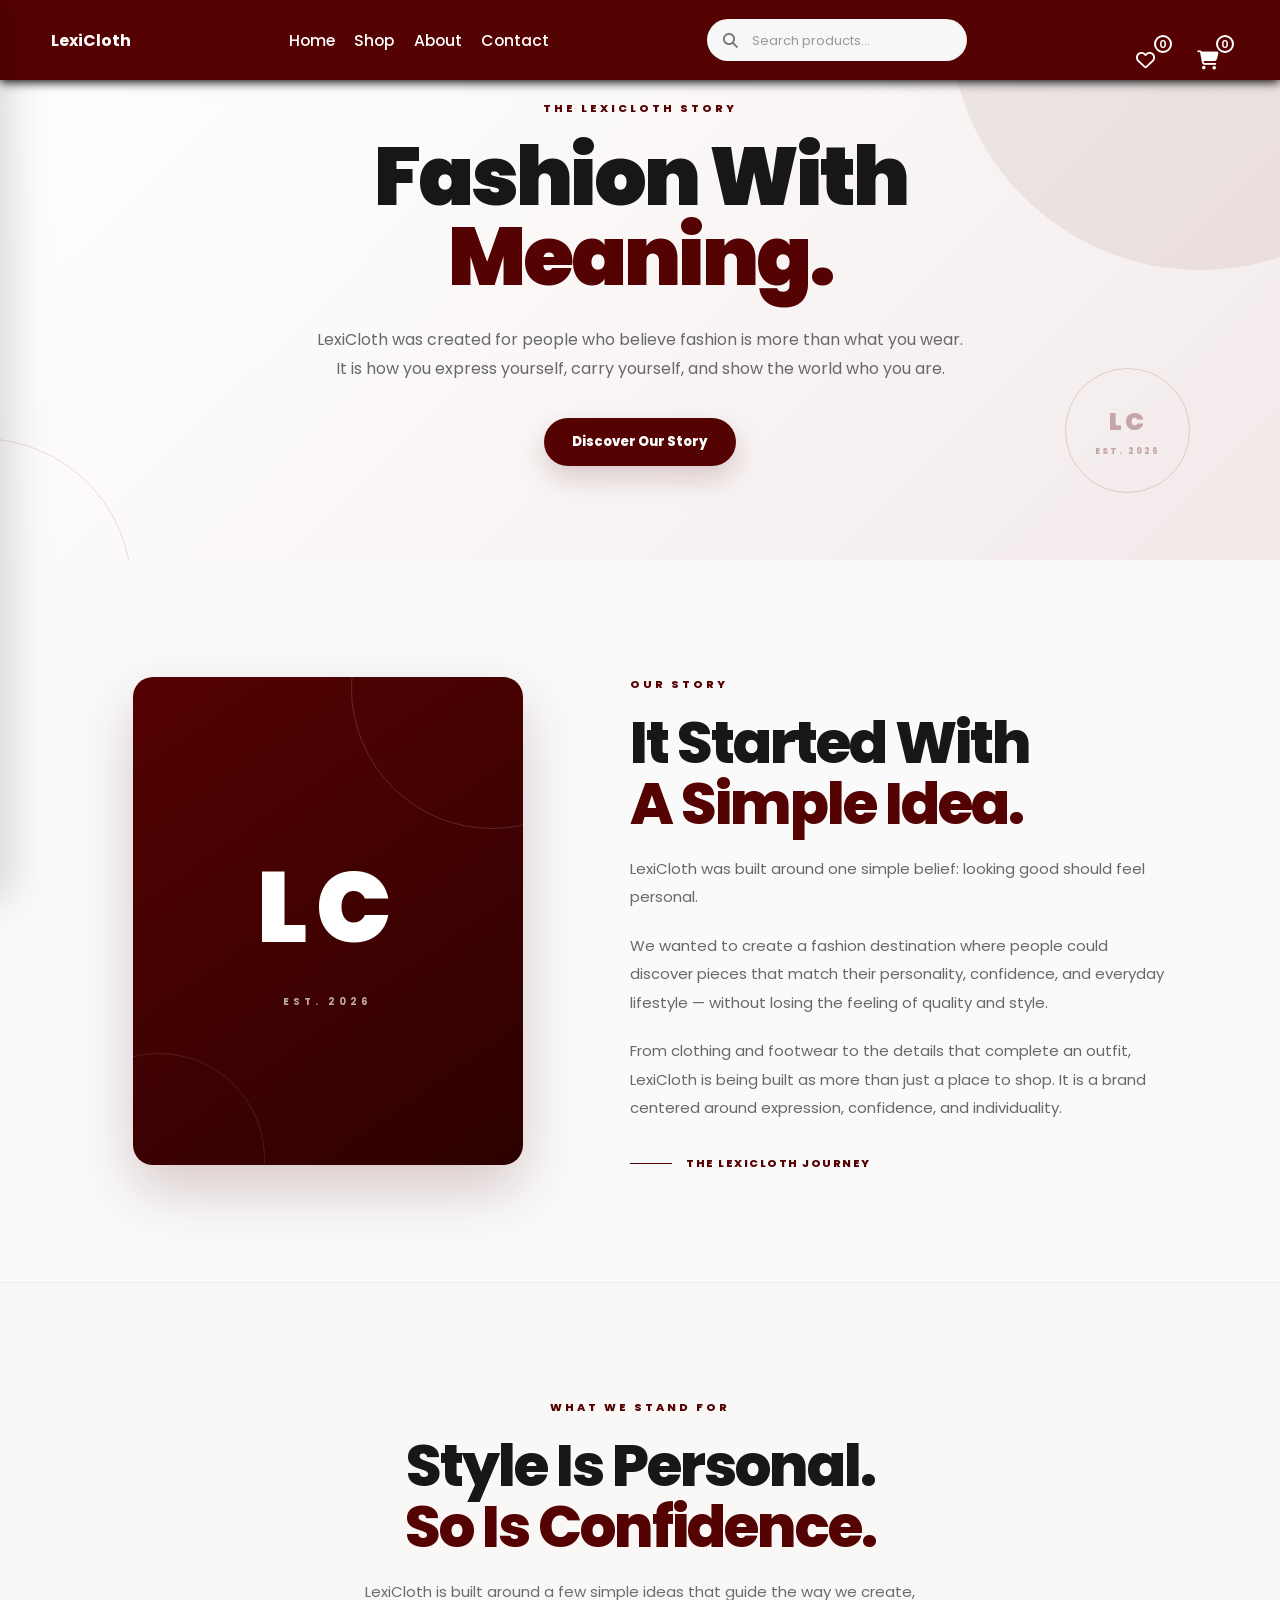
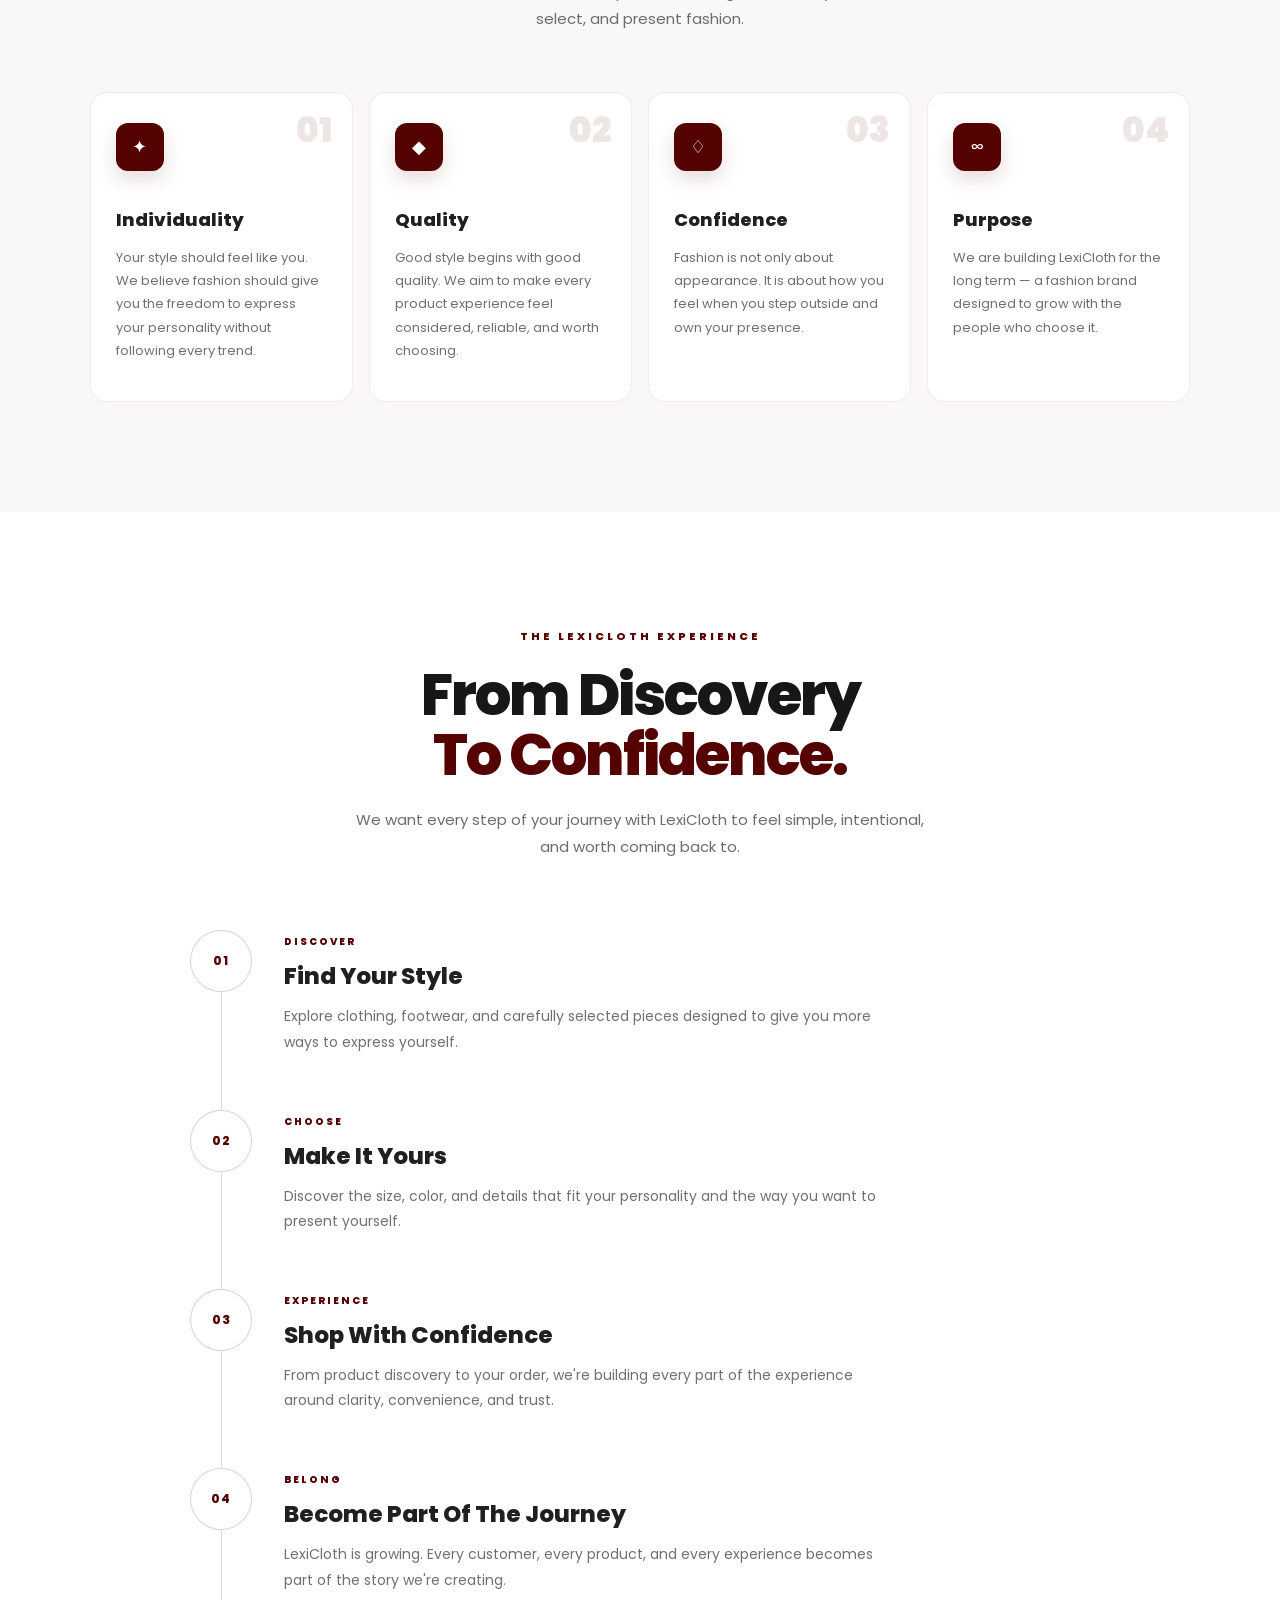
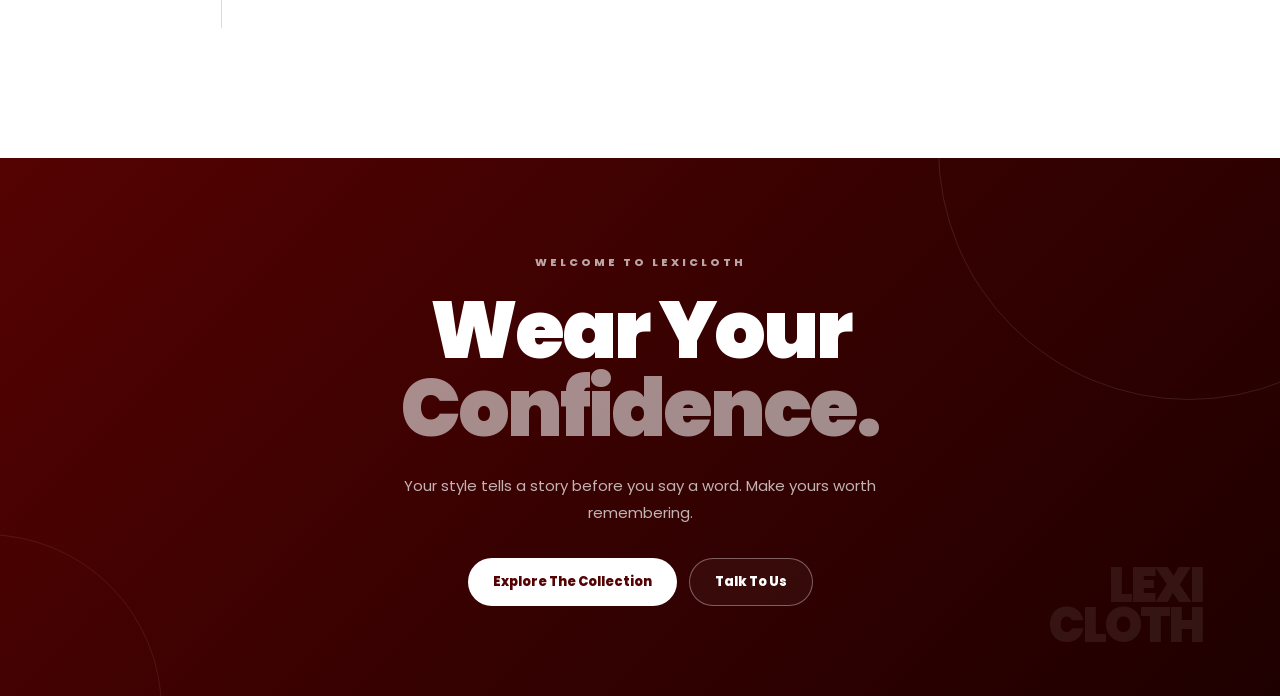
==== html/about.html @ dc6f67dc "new changes" ====
<!DOCTYPE html>
<html lang="en">
<head>
    <meta charset="UTF-8">
    <meta name="viewport" content="width=device-width, initial-scale=1.0">

    <link rel="stylesheet" href="/css/components/footer.css">
    <link rel="stylesheet" href="/css/pages/about.css">
    <title>About Us</title>
</head>
<body>
    <div id="navbar"></div>



<main class="about-page">

    <!-- =========================================
         ABOUT HERO — PART 1
    ========================================== -->

    <section class="about-hero">

        <div class="about-hero-content">

            <span class="about-eyebrow">
                THE LEXICLOTH STORY
            </span>

            <h1>
                Fashion With
                <span>Meaning.</span>
            </h1>

            <p>
                LexiCloth was created for people who believe
                fashion is more than what you wear. It is how
                you express yourself, carry yourself, and
                show the world who you are.
            </p>

            <a
                href="#our-story"
                class="about-hero-btn"
            >
                Discover Our Story
            </a>

        </div>


        <div class="about-hero-mark">

            <span>LC</span>

            <small>
                EST. 2026
            </small>

        </div>

    </section>

    <!-- =========================================
     ABOUT — OUR STORY
========================================= -->

<section
    class="about-story"
    id="our-story"
>

    <div class="about-story-visual">

        <div class="story-frame">

            <span class="story-initial">
                LC
            </span>

            <span class="story-year">
                EST. 2026
            </span>

        </div>

    </div>


    <div class="about-story-content">

        <span class="about-eyebrow">
            OUR STORY
        </span>

        <h2>
            It Started With
            <span>A Simple Idea.</span>
        </h2>

        <p>
            LexiCloth was built around one simple belief:
            looking good should feel personal.
        </p>

        <p>
            We wanted to create a fashion destination where
            people could discover pieces that match their
            personality, confidence, and everyday lifestyle —
            without losing the feeling of quality and style.
        </p>

        <p>
            From clothing and footwear to the details that
            complete an outfit, LexiCloth is being built as
            more than just a place to shop. It is a brand
            centered around expression, confidence, and
            individuality.
        </p>

        <div class="story-signature">

            <span class="signature-line"></span>

            <span>
                The LexiCloth Journey
            </span>

        </div>

    </div>

</section>

<!-- =========================================
     ABOUT — WHAT WE STAND FOR
========================================= -->

<section class="about-values">

    <div class="about-values-heading">

        <span class="about-eyebrow">
            WHAT WE STAND FOR
        </span>

        <h2>
            Style Is Personal.
            <span>So Is Confidence.</span>
        </h2>

        <p>
            LexiCloth is built around a few simple ideas
            that guide the way we create, select, and
            present fashion.
        </p>

    </div>


    <div class="about-values-grid">


        <article class="about-value-card">

            <span class="value-number">
                01
            </span>

            <div class="value-icon">
                ✦
            </div>

            <h3>
                Individuality
            </h3>

            <p>
                Your style should feel like you.
                We believe fashion should give you
                the freedom to express your personality
                without following every trend.
            </p>

        </article>


        <article class="about-value-card">

            <span class="value-number">
                02
            </span>

            <div class="value-icon">
                ◆
            </div>

            <h3>
                Quality
            </h3>

            <p>
                Good style begins with good quality.
                We aim to make every product experience
                feel considered, reliable, and worth
                choosing.
            </p>

        </article>


        <article class="about-value-card">

            <span class="value-number">
                03
            </span>

            <div class="value-icon">
                ♢
            </div>

            <h3>
                Confidence
            </h3>

            <p>
                Fashion is not only about appearance.
                It is about how you feel when you step
                outside and own your presence.
            </p>

        </article>


        <article class="about-value-card">

            <span class="value-number">
                04
            </span>

            <div class="value-icon">
                ∞
            </div>

            <h3>
                Purpose
            </h3>

            <p>
                We are building LexiCloth for the long
                term — a fashion brand designed to grow
                with the people who choose it.
            </p>

        </article>


    </div>

</section>


<!-- =========================================
     ABOUT — THE LEXICLOTH EXPERIENCE
========================================= -->

<section class="about-experience">

    <div class="about-experience-heading">

        <span class="about-eyebrow">
            THE LEXICLOTH EXPERIENCE
        </span>

        <h2>
            From Discovery
            <span>To Confidence.</span>
        </h2>

        <p>
            We want every step of your journey with LexiCloth
            to feel simple, intentional, and worth coming back to.
        </p>

    </div>


    <div class="experience-timeline">


        <!-- STEP 01 -->

        <article class="experience-step">

            <div class="experience-marker">

                <span>01</span>

            </div>

            <div class="experience-content">

                <span class="experience-label">
                    DISCOVER
                </span>

                <h3>
                    Find Your Style
                </h3>

                <p>
                    Explore clothing, footwear, and carefully
                    selected pieces designed to give you more
                    ways to express yourself.
                </p>

            </div>

        </article>


        <!-- STEP 02 -->

        <article class="experience-step">

            <div class="experience-marker">

                <span>02</span>

            </div>

            <div class="experience-content">

                <span class="experience-label">
                    CHOOSE
                </span>

                <h3>
                    Make It Yours
                </h3>

                <p>
                    Discover the size, color, and details that
                    fit your personality and the way you want
                    to present yourself.
                </p>

            </div>

        </article>


        <!-- STEP 03 -->

        <article class="experience-step">

            <div class="experience-marker">

                <span>03</span>

            </div>

            <div class="experience-content">

                <span class="experience-label">
                    EXPERIENCE
                </span>

                <h3>
                    Shop With Confidence
                </h3>

                <p>
                    From product discovery to your order,
                    we're building every part of the experience
                    around clarity, convenience, and trust.
                </p>

            </div>

        </article>


        <!-- STEP 04 -->

        <article class="experience-step">

            <div class="experience-marker">

                <span>04</span>

            </div>

            <div class="experience-content">

                <span class="experience-label">
                    BELONG
                </span>

                <h3>
                    Become Part Of The Journey
                </h3>

                <p>
                    LexiCloth is growing. Every customer,
                    every product, and every experience becomes
                    part of the story we're creating.
                </p>

            </div>

        </article>


    </div>

</section>


<!-- =========================================
     ABOUT — FINAL BRAND STATEMENT
========================================= -->

<section class="about-cta">

    <div class="about-cta-content">

        <span class="about-eyebrow">
            WELCOME TO LEXICLOTH
        </span>

        <h2>
            Wear Your
            <span>Confidence.</span>
        </h2>

        <p>
            Your style tells a story before you say a word.
            Make yours worth remembering.
        </p>

        <div class="about-cta-actions">

            <a
                href="/html/shop.html"
                class="about-cta-primary"
            >
                Explore The Collection
            </a>

            <a
                href="/html/contact.html"
                class="about-cta-secondary"
            >
                Talk To Us
            </a>

        </div>

    </div>


    <div class="about-cta-mark">

        <span>LEXI</span>

        <span>CLOTH</span>

    </div>

</section>

</main>



<div id="footer"></div>


<script type="module" src="/js/components/loadNavbar.js"></script>
    <script
    type="module"
    src="/js/components/loadFooter.js"
></script>
</body>
</html>
---- css/components/footer.css ----
.footer{

    background:#550202;

    margin-top:50px;

    color:white;

    overflow:hidden;

}
.gold-line{

    height:4px;

    background:#FFD86B;

    width:0;

    animation:goldLine 2s forwards;

}

@keyframes goldLine{

to{

width:100%;

}

}

.footer-container{

    width:90%;

    max-width:1400px;

    margin:auto;

    padding:80px 0 40px;

}

.footer-brand{

    text-align:center;

    margin-bottom:60px;

}

.footer-brand h1{

    font-size:55px;

    color:#FFD86B;

    letter-spacing:8px;

}

.footer-brand p{

    color:#ddd;

    margin-top:15px;

    font-size:18px;

}

.footer-contact{

    display:flex;

    justify-content:center;

    gap:50px;

    flex-wrap:wrap;

    margin-bottom:70px;

    color:#ddd;

}

.footer-links{

    display:grid;

    grid-template-columns:repeat(4,1fr);

    gap:40px;

    margin-bottom:80px;

}

.footer-column h3{

    color:#FFD86B;

    margin-bottom:25px;

}

.footer-column a{

    display:block;

    text-decoration:none;

    color:#ddd;

    margin:12px 0;

    transition:.3s;

}

.footer-column a:hover{

    color:#FFD86B;

    transform:translateX(8px);

}

.payment{

    text-align:center;

    margin-bottom:70px;

}
.payment h3{

    color:#FFD86B;

    margin-bottom:25px;

}

.payment-icons{

    display:flex;

    justify-content:center;

    flex-wrap:wrap;

    gap:20px;

}

.payment-icons span{

    background:rgba(255,255,255,.1);

    padding:15px 22px;

    border-radius:40px;

    transition:.4s;

}

.payment-icons span:hover{

    background:#FFD86B;

    color:#550202;

}

#backToTop{

    display:block;

    margin:0 auto 60px;

    width:70px;

    height:70px;

    border-radius:50%;

    border:none;

    background:#FFD86B;

    color:#550202;

    font-size:28px;

    cursor:pointer;

    transition:.4s;

}

#backToTop:hover{

    transform:translateY(-10px) scale(1.1);

}

.copyright{

    text-align:center;

    color:#ccc;

    border-top:1px solid rgba(255,255,255,.2);

    padding-top:30px;

    line-height:2;

}
---- css/pages/about.css ----
/* =========================================================
   LEXICLOTH — ABOUT PAGE
   PART 1 — HERO
========================================================= */

.about-page {

    width: 100%;

    overflow: hidden;

}


/* =========================================================
   ABOUT HERO
========================================================= */

.about-hero {

    position: relative;

    min-height: 560px;

    display: flex;

    align-items: center;

    justify-content: center;

    padding: 90px 7%;

    overflow: hidden;

    background:
        linear-gradient(
            135deg,
            #ffffff 0%,
            #faf6f6 52%,
            #f2e9e9 100%
        );

    isolation: isolate;

}


/* =========================================================
   DECORATIVE BACKGROUND
========================================================= */

.about-hero::before {

    content: "";

    position: absolute;

    width: 500px;

    height: 500px;

    top: -230px;

    right: -170px;

    border-radius: 50%;

    background:
        rgba(85, 2, 2, 0.065);

    z-index: -1;

}


.about-hero::after {

    content: "";

    position: absolute;

    width: 300px;

    height: 300px;

    left: -170px;

    bottom: -180px;

    border: 1px solid
        rgba(85, 2, 2, 0.13);

    border-radius: 50%;

    z-index: -1;

}


/* =========================================================
   CONTENT
========================================================= */

.about-hero-content {

    width: min(780px, 100%);

    text-align: center;

}


/* =========================================================
   EYEBROW
========================================================= */

.about-eyebrow {

    display: inline-block;

    margin-bottom: 20px;

    color: #550202;

    font-size: 11px;

    font-weight: 800;

    letter-spacing: 3px;

}


/* =========================================================
   HEADING
========================================================= */

.about-hero h1 {

    margin: 0;

    color: #171717;

    font-size: clamp(
        46px,
        7vw,
        82px
    );

    font-weight: 850;

    line-height: 0.98;

    letter-spacing: -3px;

}


.about-hero h1 span {

    display: block;

    color: #550202;

}


/* =========================================================
   DESCRIPTION
========================================================= */

.about-hero p {

    max-width: 650px;

    margin: 27px auto 0;

    color: #686868;

    font-size: 16px;

    line-height: 1.85;

}


/* =========================================================
   BUTTON
========================================================= */

.about-hero-btn {

    display: inline-flex;

    align-items: center;

    justify-content: center;

    min-height: 48px;

    margin-top: 34px;

    padding: 0 28px;

    border-radius: 999px;

    background: #550202;

    color: #ffffff;

    text-decoration: none;

    font-size: 13px;

    font-weight: 750;

    box-shadow:
        0 12px 28px
        rgba(85, 2, 2, 0.18);

    transition:
        transform 0.25s ease,
        background 0.25s ease,
        box-shadow 0.25s ease;

}


.about-hero-btn:hover {

    transform: translateY(-3px);

    background: #3f0101;

    box-shadow:
        0 16px 34px
        rgba(85, 2, 2, 0.25);

}


/* =========================================================
   BRAND MARK
========================================================= */

.about-hero-mark {

    position: absolute;

    right: 7%;

    bottom: 12%;

    width: 125px;

    height: 125px;

    display: flex;

    flex-direction: column;

    align-items: center;

    justify-content: center;

    border: 1px solid
        rgba(85, 2, 2, 0.15);

    border-radius: 50%;

    color: rgba(85, 2, 2, 0.3);

}


.about-hero-mark span {

    font-size: 25px;

    font-weight: 850;

    letter-spacing: 3px;

}


.about-hero-mark small {

    margin-top: 5px;

    font-size: 8px;

    font-weight: 800;

    letter-spacing: 2px;

}


/* =========================================================
   TABLET
========================================================= */

@media (max-width: 768px) {

    .about-hero {

        min-height: 500px;

        padding: 75px 6%;

    }


    .about-hero-mark {

        right: 5%;

        bottom: 7%;

        width: 90px;

        height: 90px;

    }


    .about-hero-mark span {

        font-size: 19px;

    }

}


/* =========================================================
   MOBILE
========================================================= */

@media (max-width: 480px) {

    .about-hero {

        min-height: 480px;

        padding: 65px 20px;

    }


    .about-hero h1 {

        font-size: 46px;

        letter-spacing: -2px;

    }


    .about-hero p {

        font-size: 14px;

        line-height: 1.75;

    }


    .about-hero-btn {

        width: 100%;

        max-width: 280px;

    }


    .about-hero-mark {

        display: none;

    }

}

/* =========================================================
   PART 2 — OUR STORY
========================================================= */

.about-story {

    display: grid;

    grid-template-columns:
        minmax(0, 0.9fr)
        minmax(0, 1.1fr);

    gap: 80px;

    align-items: center;

    max-width: 1250px;

    margin: 0 auto;

    padding: 110px 7%;

}


/* =========================================================
   VISUAL
========================================================= */

.about-story-visual {

    min-height: 500px;

    display: flex;

    align-items: center;

    justify-content: center;

}


/* =========================================================
   STORY FRAME
========================================================= */

.story-frame {

    position: relative;

    width: min(390px, 100%);

    aspect-ratio: 4 / 5;

    display: flex;

    flex-direction: column;

    align-items: center;

    justify-content: center;

    border-radius: 20px;

    background:
        linear-gradient(
            145deg,
            #550202,
            #2d0101
        );

    box-shadow:
        0 25px 60px
        rgba(85, 2, 2, 0.20);

    overflow: hidden;

}


/* Decorative circles */

.story-frame::before {

    content: "";

    position: absolute;

    width: 280px;

    height: 280px;

    top: -130px;

    right: -110px;

    border: 1px solid
        rgba(255, 255, 255, 0.15);

    border-radius: 50%;

}


.story-frame::after {

    content: "";

    position: absolute;

    width: 210px;

    height: 210px;

    bottom: -100px;

    left: -80px;

    border: 1px solid
        rgba(255, 255, 255, 0.10);

    border-radius: 50%;

}


/* Main initials */

.story-initial {

    position: relative;

    z-index: 1;

    color: #ffffff;

    font-size: clamp(
        60px,
        8vw,
        100px
    );

    font-weight: 850;

    letter-spacing: 8px;

}


/* Year */

.story-year {

    position: relative;

    z-index: 1;

    margin-top: 12px;

    color:
        rgba(255, 255, 255, 0.65);

    font-size: 10px;

    font-weight: 700;

    letter-spacing: 4px;

}


/* =========================================================
   CONTENT
========================================================= */

.about-story-content {

    max-width: 620px;

}


.about-story-content h2 {

    margin: 0;

    color: #171717;

    font-size: clamp(
        36px,
        5vw,
        58px
    );

    font-weight: 800;

    line-height: 1.05;

    letter-spacing: -2px;

}


.about-story-content h2 span {

    display: block;

    color: #550202;

}


.about-story-content p {

    margin: 20px 0 0;

    color: #686868;

    font-size: 15px;

    line-height: 1.9;

}


/* =========================================================
   SIGNATURE
========================================================= */

.story-signature {

    display: flex;

    align-items: center;

    gap: 14px;

    margin-top: 32px;

    color: #550202;

    font-size: 11px;

    font-weight: 800;

    letter-spacing: 1.5px;

    text-transform: uppercase;

}


.signature-line {

    width: 42px;

    height: 1px;

    background: #550202;

}


/* =========================================================
   TABLET
========================================================= */

@media (max-width: 850px) {

    .about-story {

        grid-template-columns: 1fr;

        gap: 50px;

        padding: 85px 6%;

    }


    .about-story-visual {

        min-height: auto;

    }


    .story-frame {

        width: min(
            380px,
            80%
        );

    }


    .about-story-content {

        max-width: 700px;

        margin: 0 auto;

        text-align: center;

    }


    .story-signature {

        justify-content: center;

    }

}


/* =========================================================
   MOBILE
========================================================= */

@media (max-width: 480px) {

    .about-story {

        padding: 70px 20px;

        gap: 38px;

    }


    .story-frame {

        width: 100%;

        max-width: 300px;

    }


    .about-story-content h2 {

        font-size: 38px;

        letter-spacing: -1.5px;

    }


    .about-story-content p {

        font-size: 14px;

        line-height: 1.8;

    }

}


/* =========================================================
   PART 3 — WHAT LEXICLOTH STANDS FOR
========================================================= */

.about-values {

    padding: 110px 7%;

    background: #faf7f7;

    border-top: 1px solid
        rgba(85, 2, 2, 0.06);

}


/* =========================================================
   HEADING
========================================================= */

.about-values-heading {

    max-width: 700px;

    margin: 0 auto 60px;

    text-align: center;

}


.about-values-heading h2 {

    margin: 0;

    color: #171717;

    font-size: clamp(
        36px,
        5vw,
        58px
    );

    font-weight: 800;

    line-height: 1.05;

    letter-spacing: -2px;

}


.about-values-heading h2 span {

    display: block;

    color: #550202;

}


.about-values-heading p {

    max-width: 590px;

    margin: 20px auto 0;

    color: #6c6c6c;

    font-size: 15px;

    line-height: 1.8;

}


/* =========================================================
   VALUES GRID
========================================================= */

.about-values-grid {

    display: grid;

    grid-template-columns:
        repeat(4, minmax(0, 1fr));

    gap: 16px;

    max-width: 1250px;

    margin: 0 auto;

}


/* =========================================================
   VALUE CARD
========================================================= */

.about-value-card {

    position: relative;

    min-height: 310px;

    padding: 30px 25px;

    border: 1px solid
        rgba(85, 2, 2, 0.08);

    border-radius: 17px;

    background: #ffffff;

    overflow: hidden;

    transition:
        transform 0.3s ease,
        box-shadow 0.3s ease,
        border-color 0.3s ease;

}


.about-value-card:hover {

    transform: translateY(-7px);

    border-color:
        rgba(85, 2, 2, 0.18);

    box-shadow:
        0 20px 40px
        rgba(0, 0, 0, 0.07);

}


/* =========================================================
   NUMBER
========================================================= */

.value-number {

    position: absolute;

    top: 20px;

    right: 20px;

    color:
        rgba(85, 2, 2, 0.10);

    font-size: 34px;

    font-weight: 900;

    line-height: 1;

}


/* =========================================================
   ICON
========================================================= */

.value-icon {

    width: 48px;

    height: 48px;

    display: flex;

    align-items: center;

    justify-content: center;

    margin-bottom: 35px;

    border-radius: 12px;

    background: #550202;

    color: #ffffff;

    font-size: 18px;

    box-shadow:
        0 8px 20px
        rgba(85, 2, 2, 0.15);

}


/* =========================================================
   TITLE
========================================================= */

.about-value-card h3 {

    margin: 0;

    color: #202020;

    font-size: 18px;

    font-weight: 750;

}


/* =========================================================
   DESCRIPTION
========================================================= */

.about-value-card p {

    margin: 13px 0 0;

    color: #707070;

    font-size: 13px;

    line-height: 1.8;

}


/* =========================================================
   TABLET
========================================================= */

@media (max-width: 950px) {

    .about-values {

        padding: 90px 6%;

    }


    .about-values-grid {

        grid-template-columns:
            repeat(2, minmax(0, 1fr));

        gap: 15px;

    }

}


/* =========================================================
   MOBILE
========================================================= */

@media (max-width: 520px) {

    .about-values {

        padding: 70px 20px;

    }


    .about-values-heading {

        margin-bottom: 40px;

    }


    .about-values-heading h2 {

        font-size: 38px;

    }


    .about-values-heading p {

        font-size: 14px;

    }


    .about-values-grid {

        grid-template-columns: 1fr;

        gap: 12px;

    }


    .about-value-card {

        min-height: auto;

        padding: 27px 22px;

    }

}


/* =========================================================
   PART 4 — THE LEXICLOTH EXPERIENCE
========================================================= */

.about-experience {

    padding: 110px 7%;

    background: #ffffff;

}


/* =========================================================
   HEADING
========================================================= */

.about-experience-heading {

    max-width: 720px;

    margin: 0 auto 70px;

    text-align: center;

}


.about-experience-heading h2 {

    margin: 0;

    color: #171717;

    font-size: clamp(
        36px,
        5vw,
        58px
    );

    font-weight: 800;

    line-height: 1.05;

    letter-spacing: -2px;

}


.about-experience-heading h2 span {

    display: block;

    color: #550202;

}


.about-experience-heading p {

    max-width: 600px;

    margin: 20px auto 0;

    color: #6c6c6c;

    font-size: 15px;

    line-height: 1.8;

}


/* =========================================================
   TIMELINE
========================================================= */

.experience-timeline {

    position: relative;

    max-width: 900px;

    margin: 0 auto;

}


/* Vertical line */

.experience-timeline::before {

    content: "";

    position: absolute;

    top: 20px;

    bottom: 20px;

    left: 31px;

    width: 1px;

    background:
        rgba(85, 2, 2, 0.16);

}


/* =========================================================
   STEP
========================================================= */

.experience-step {

    position: relative;

    display: grid;

    grid-template-columns: 64px 1fr;

    gap: 30px;

    min-height: 170px;

}


/* =========================================================
   MARKER
========================================================= */

.experience-marker {

    position: relative;

    z-index: 2;

    width: 62px;

    height: 62px;

    display: flex;

    align-items: center;

    justify-content: center;

    border: 1px solid
        rgba(85, 2, 2, 0.18);

    border-radius: 50%;

    background: #ffffff;

}


.experience-marker span {

    color: #550202;

    font-size: 12px;

    font-weight: 800;

    letter-spacing: 1px;

}


/* =========================================================
   CONTENT
========================================================= */

.experience-content {

    padding: 4px 0 55px;

}


.experience-label {

    display: block;

    margin-bottom: 9px;

    color: #550202;

    font-size: 10px;

    font-weight: 800;

    letter-spacing: 2px;

}


.experience-content h3 {

    margin: 0;

    color: #202020;

    font-size: 23px;

    font-weight: 750;

}


.experience-content p {

    max-width: 600px;

    margin: 11px 0 0;

    color: #707070;

    font-size: 14px;

    line-height: 1.8;

}


/* =========================================================
   HOVER
========================================================= */

.experience-step:hover
.experience-marker {

    background: #550202;

    border-color: #550202;

}


.experience-step:hover
.experience-marker span {

    color: #ffffff;

}


/* =========================================================
   TABLET
========================================================= */

@media (max-width: 700px) {

    .about-experience {

        padding: 85px 6%;

    }


    .about-experience-heading {

        margin-bottom: 50px;

    }


    .experience-step {

        grid-template-columns:
            54px 1fr;

        gap: 20px;

    }


    .experience-marker {

        width: 54px;

        height: 54px;

    }


    .experience-timeline::before {

        left: 27px;

    }

}


/* =========================================================
   MOBILE
========================================================= */

@media (max-width: 480px) {

    .about-experience {

        padding: 70px 20px;

    }


    .about-experience-heading h2 {

        font-size: 38px;

    }


    .about-experience-heading p {

        font-size: 14px;

    }


    .experience-step {

        grid-template-columns:
            46px 1fr;

        gap: 15px;

        min-height: 155px;

    }


    .experience-marker {

        width: 46px;

        height: 46px;

    }


    .experience-marker span {

        font-size: 10px;

    }


    .experience-timeline::before {

        left: 23px;

    }


    .experience-content {

        padding-bottom: 42px;

    }


    .experience-content h3 {

        font-size: 19px;

    }


    .experience-content p {

        font-size: 13px;

    }

}


/* =========================================================
   PART 5 — FINAL BRAND STATEMENT
========================================================= */

.about-cta {

    position: relative;

    min-height: 500px;

    display: flex;

    align-items: center;

    justify-content: center;

    padding: 90px 7%;

    overflow: hidden;

    background:
        linear-gradient(
            135deg,
            #550202 0%,
            #350101 55%,
            #1f0000 100%
        );

    isolation: isolate;

}


/* =========================================================
   DECORATIVE ELEMENTS
========================================================= */

.about-cta::before {

    content: "";

    position: absolute;

    width: 500px;

    height: 500px;

    top: -260px;

    right: -160px;

    border: 1px solid
        rgba(255, 255, 255, 0.10);

    border-radius: 50%;

}


.about-cta::after {

    content: "";

    position: absolute;

    width: 350px;

    height: 350px;

    left: -190px;

    bottom: -190px;

    border: 1px solid
        rgba(255, 255, 255, 0.08);

    border-radius: 50%;

}


/* =========================================================
   CONTENT
========================================================= */

.about-cta-content {

    position: relative;

    z-index: 2;

    width: min(750px, 100%);

    text-align: center;

}


/* =========================================================
   EYEBROW
========================================================= */

.about-cta .about-eyebrow {

    color:
        rgba(255, 255, 255, 0.65);

}


/* =========================================================
   HEADING
========================================================= */

.about-cta h2 {

    margin: 0;

    color: #ffffff;

    font-size: clamp(
        46px,
        7vw,
        80px
    );

    font-weight: 850;

    line-height: 0.98;

    letter-spacing: -3px;

}


.about-cta h2 span {

    display: block;

    color:
        rgba(255, 255, 255, 0.55);

}


/* =========================================================
   DESCRIPTION
========================================================= */

.about-cta p {

    max-width: 550px;

    margin: 24px auto 0;

    color:
        rgba(255, 255, 255, 0.70);

    font-size: 15px;

    line-height: 1.8;

}


/* =========================================================
   BUTTONS
========================================================= */

.about-cta-actions {

    display: flex;

    justify-content: center;

    align-items: center;

    gap: 12px;

    margin-top: 32px;

    flex-wrap: wrap;

}


.about-cta-primary,
.about-cta-secondary {

    display: inline-flex;

    align-items: center;

    justify-content: center;

    min-height: 48px;

    padding: 0 25px;

    border-radius: 999px;

    text-decoration: none;

    font-size: 13px;

    font-weight: 750;

    transition:
        transform 0.25s ease,
        background 0.25s ease,
        color 0.25s ease;

}


.about-cta-primary {

    background: #ffffff;

    color: #550202;

}


.about-cta-primary:hover {

    transform: translateY(-3px);

    background: #f5eeee;

}


.about-cta-secondary {

    border: 1px solid
        rgba(255, 255, 255, 0.35);

    color: #ffffff;

    background:
        rgba(255, 255, 255, 0.04);

}


.about-cta-secondary:hover {

    transform: translateY(-3px);

    background: #ffffff;

    color: #550202;

}


/* =========================================================
   BRAND MARK
========================================================= */

.about-cta-mark {

    position: absolute;

    right: 6%;

    bottom: 9%;

    display: flex;

    flex-direction: column;

    align-items: flex-end;

    color:
        rgba(255, 255, 255, 0.08);

    font-size: 48px;

    font-weight: 900;

    line-height: 0.85;

    letter-spacing: -2px;

    user-select: none;

}


/* =========================================================
   TABLET
========================================================= */

@media (max-width: 768px) {

    .about-cta {

        min-height: 470px;

        padding: 80px 6%;

    }


    .about-cta-mark {

        font-size: 34px;

        right: 5%;

    }

}


/* =========================================================
   MOBILE
========================================================= */

@media (max-width: 480px) {

    .about-cta {

        min-height: 450px;

        padding: 70px 20px;

    }


    .about-cta h2 {

        font-size: 47px;

        letter-spacing: -2px;

    }


    .about-cta p {

        font-size: 14px;

    }


    .about-cta-actions {

        flex-direction: column;

    }


    .about-cta-primary,
    .about-cta-secondary {

        width: 100%;

        max-width: 280px;

    }


    .about-cta-mark {

        display: none;

    }

}
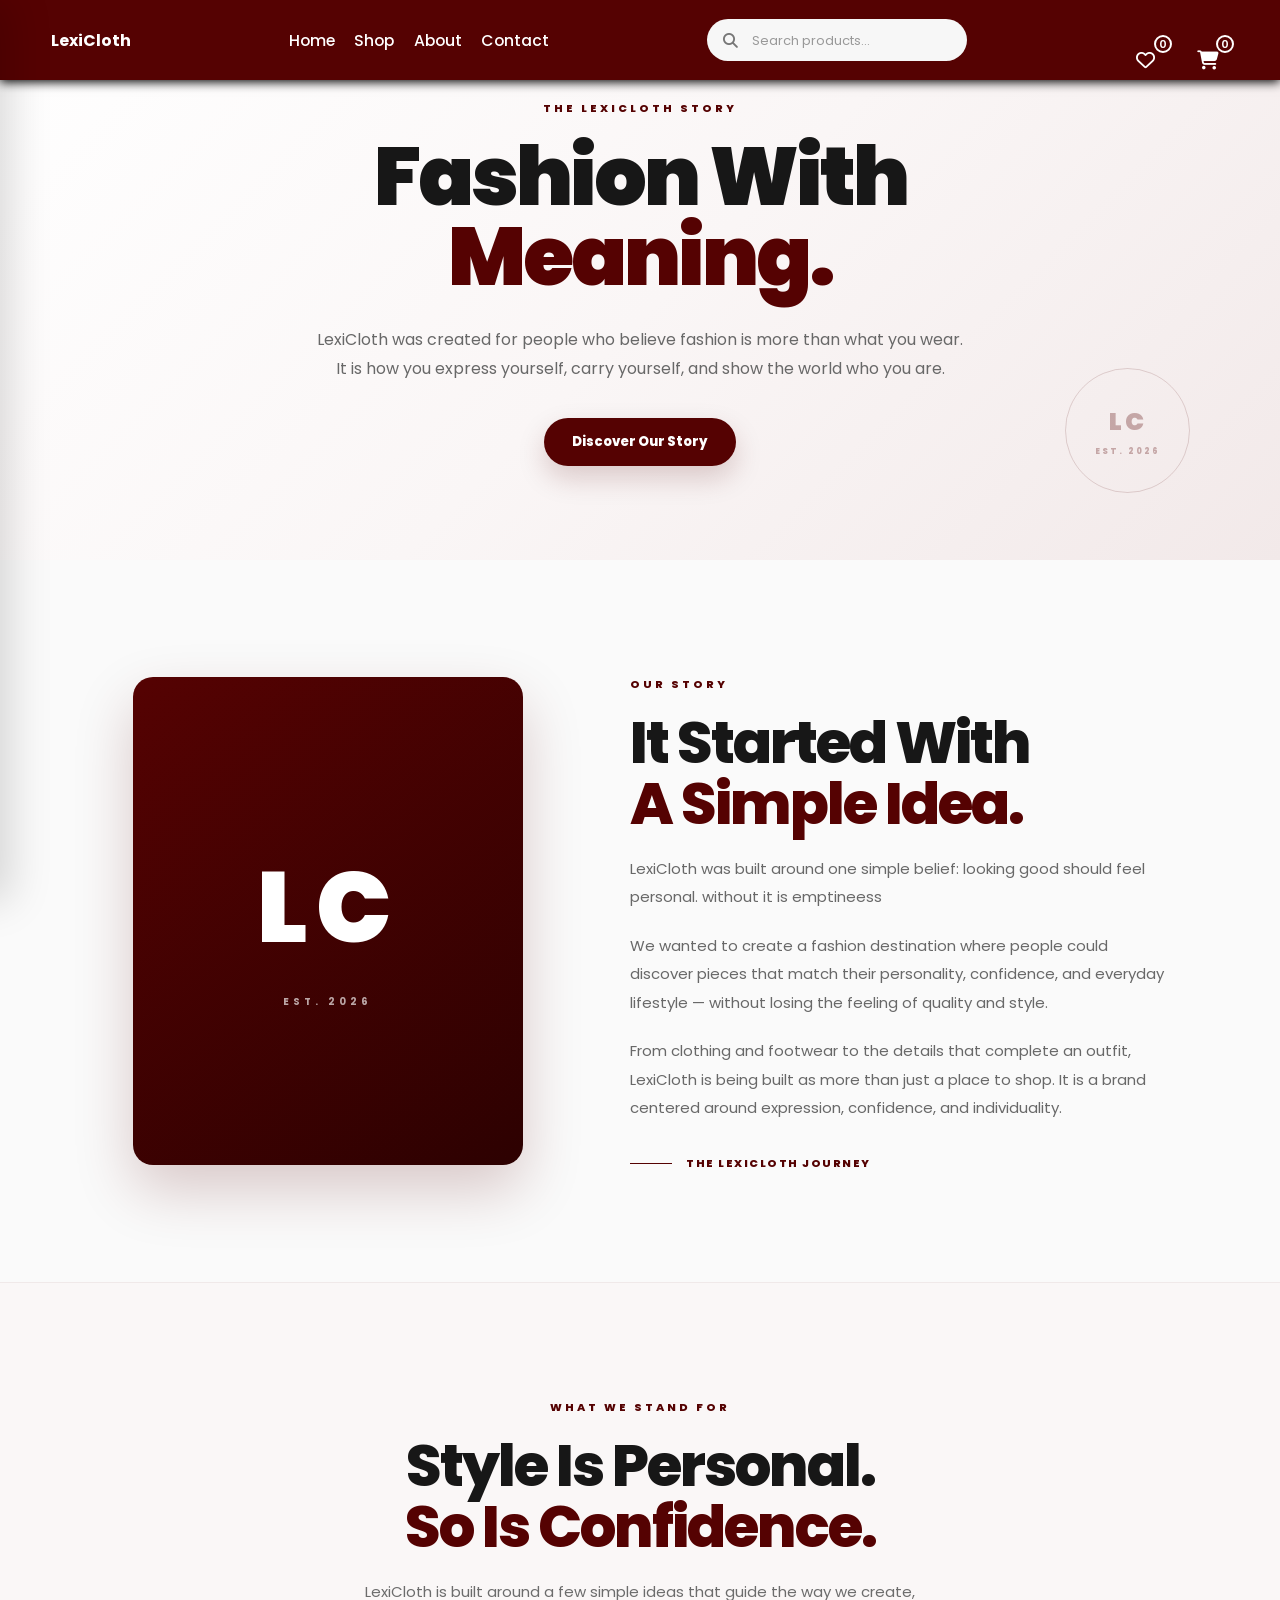
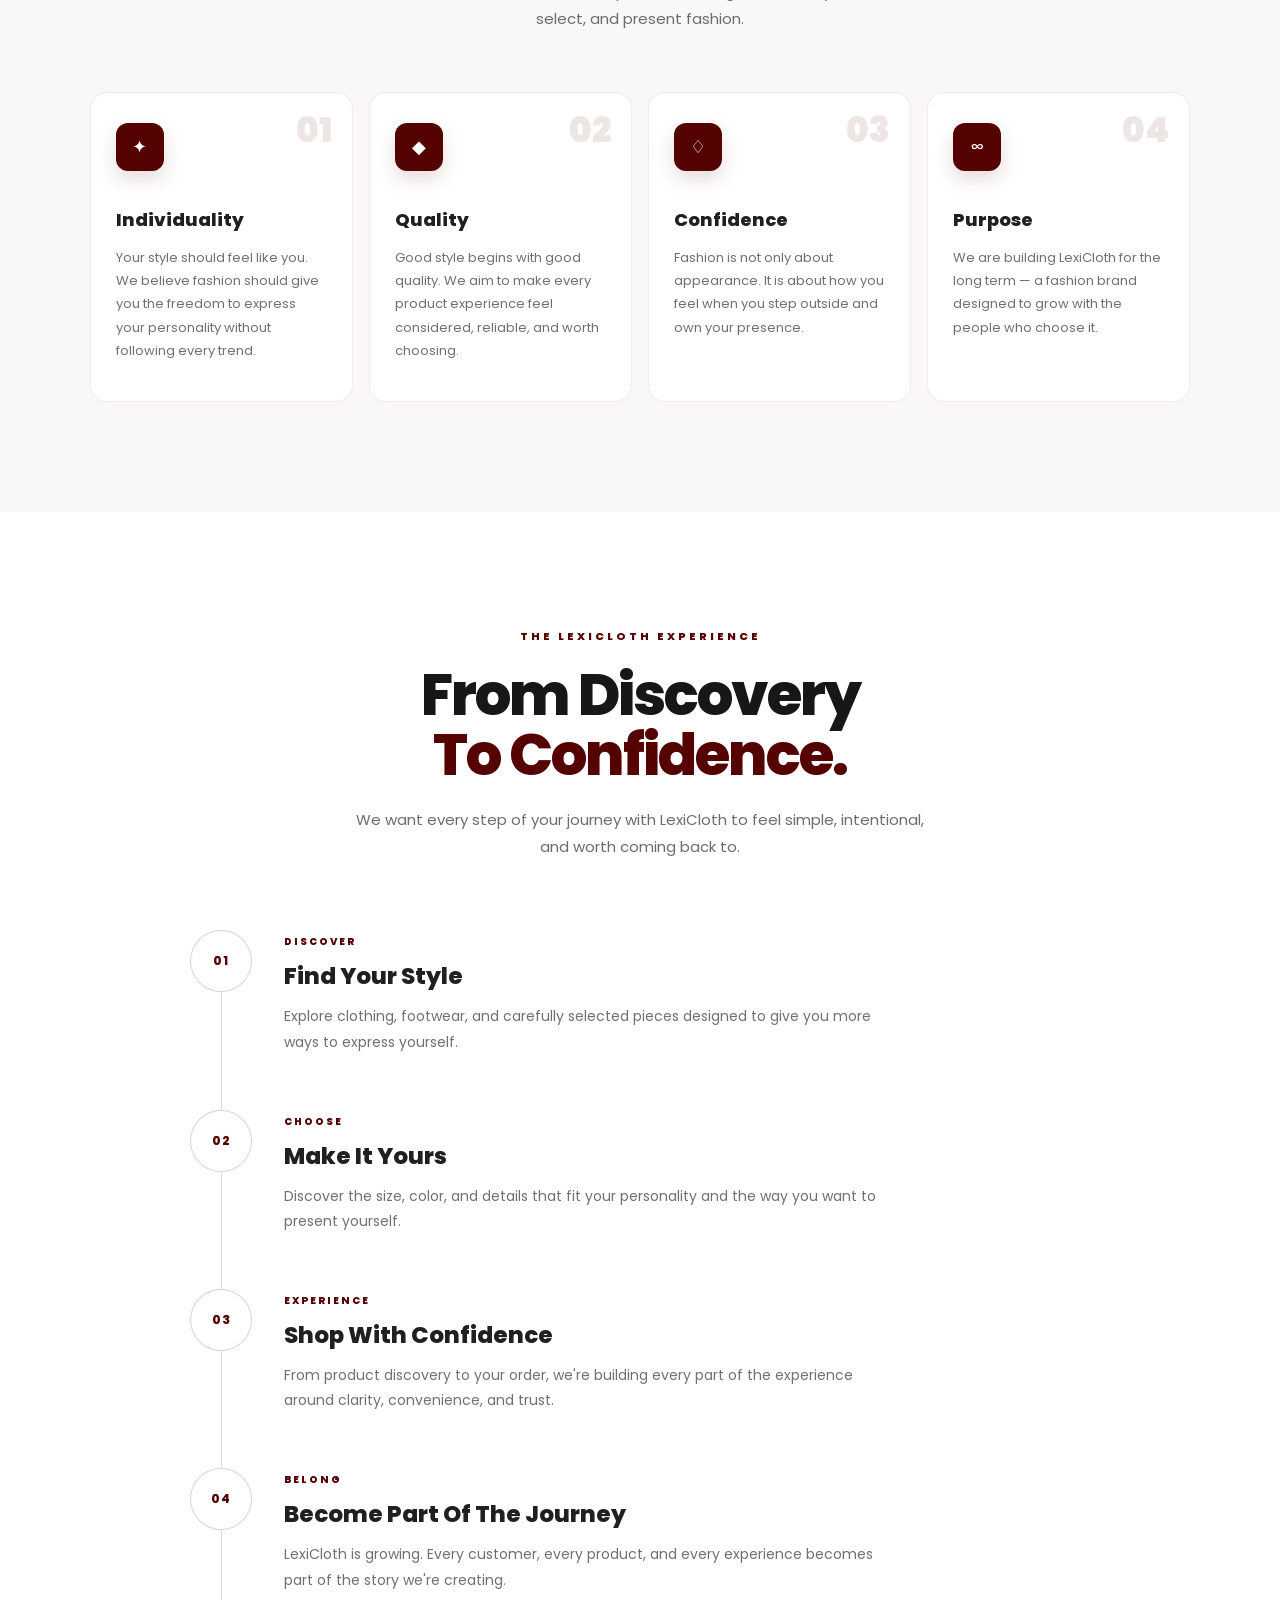
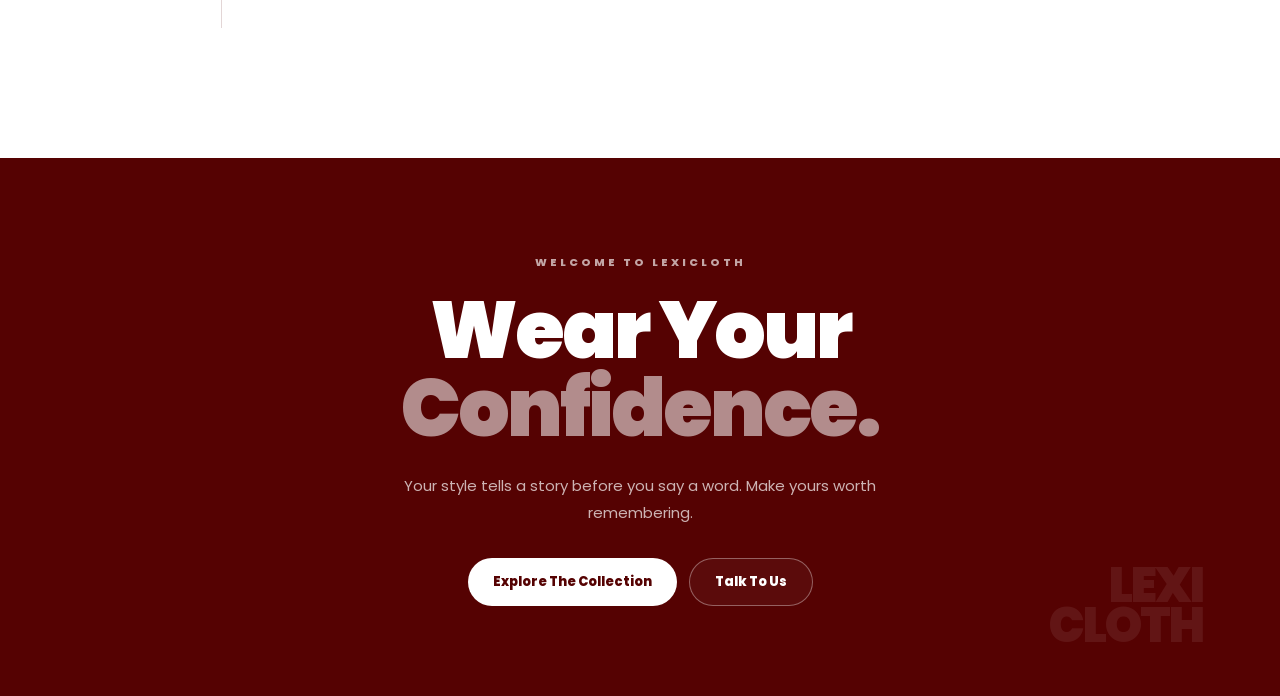
==== commit 6f12b08f: "make new changes checking the app before hosting" ====
--- a/html/about.html
+++ b/html/about.html
@@ -100,7 +100,7 @@
 
         <p>
             LexiCloth was built around one simple belief:
-            looking good should feel personal.
+            looking good should feel personal. without it is emptineess
         </p>
 
         <p>
--- a/css/pages/about.css
+++ b/css/pages/about.css
@@ -1,7 +1,7 @@
-/* =========================================================
+/* 
    LEXICLOTH — ABOUT PAGE
    PART 1 — HERO
-========================================================= */
+ */
 
 .about-page {
 
@@ -12,9 +12,9 @@
 }
 
 
-/* =========================================================
+/* 
    ABOUT HERO
-========================================================= */
+ */
 
 .about-hero {
 
@@ -45,61 +45,16 @@
 }
 
 
-/* =========================================================
+/* 
    DECORATIVE BACKGROUND
-========================================================= */
-
-.about-hero::before {
-
-    content: "";
-
-    position: absolute;
-
-    width: 500px;
-
-    height: 500px;
-
-    top: -230px;
-
-    right: -170px;
-
-    border-radius: 50%;
-
-    background:
-        rgba(85, 2, 2, 0.065);
-
-    z-index: -1;
-
-}
-
-
-.about-hero::after {
-
-    content: "";
-
-    position: absolute;
-
-    width: 300px;
-
-    height: 300px;
-
-    left: -170px;
-
-    bottom: -180px;
-
-    border: 1px solid
-        rgba(85, 2, 2, 0.13);
-
-    border-radius: 50%;
-
-    z-index: -1;
-
-}
-
-
-/* =========================================================
+ */
+
+
+
+
+/* 
    CONTENT
-========================================================= */
+ */
 
 .about-hero-content {
 
@@ -110,9 +65,9 @@
 }
 
 
-/* =========================================================
+/* 
    EYEBROW
-========================================================= */
+ */
 
 .about-eyebrow {
 
@@ -131,9 +86,9 @@
 }
 
 
-/* =========================================================
+/* 
    HEADING
-========================================================= */
+ */
 
 .about-hero h1 {
 
@@ -165,9 +120,9 @@
 }
 
 
-/* =========================================================
+/* 
    DESCRIPTION
-========================================================= */
+ */
 
 .about-hero p {
 
@@ -184,9 +139,9 @@
 }
 
 
-/* =========================================================
+/* 
    BUTTON
-========================================================= */
+ */
 
 .about-hero-btn {
 
@@ -239,9 +194,9 @@
 }
 
 
-/* =========================================================
+/* 
    BRAND MARK
-========================================================= */
+ */
 
 .about-hero-mark {
 
@@ -297,9 +252,9 @@
 }
 
 
-/* =========================================================
+/* 
    TABLET
-========================================================= */
+ */
 
 @media (max-width: 768px) {
 
@@ -334,9 +289,9 @@
 }
 
 
-/* =========================================================
+/* 
    MOBILE
-========================================================= */
+ */
 
 @media (max-width: 480px) {
 
@@ -384,9 +339,9 @@
 
 }
 
-/* =========================================================
+/* 
    PART 2 — OUR STORY
-========================================================= */
+ */
 
 .about-story {
 
@@ -409,9 +364,9 @@
 }
 
 
-/* =========================================================
+/* 
    VISUAL
-========================================================= */
+ */
 
 .about-story-visual {
 
@@ -426,9 +381,9 @@
 }
 
 
-/* =========================================================
+/* 
    STORY FRAME
-========================================================= */
+ */
 
 .story-frame {
 
@@ -466,48 +421,6 @@
 
 /* Decorative circles */
 
-.story-frame::before {
-
-    content: "";
-
-    position: absolute;
-
-    width: 280px;
-
-    height: 280px;
-
-    top: -130px;
-
-    right: -110px;
-
-    border: 1px solid
-        rgba(255, 255, 255, 0.15);
-
-    border-radius: 50%;
-
-}
-
-
-.story-frame::after {
-
-    content: "";
-
-    position: absolute;
-
-    width: 210px;
-
-    height: 210px;
-
-    bottom: -100px;
-
-    left: -80px;
-
-    border: 1px solid
-        rgba(255, 255, 255, 0.10);
-
-    border-radius: 50%;
-
-}
 
 
 /* Main initials */
@@ -555,9 +468,9 @@
 }
 
 
-/* =========================================================
+/* 
    CONTENT
-========================================================= */
+ */
 
 .about-story-content {
 
@@ -609,9 +522,9 @@
 }
 
 
-/* =========================================================
+/* 
    SIGNATURE
-========================================================= */
+ */
 
 .story-signature {
 
@@ -647,9 +560,9 @@
 }
 
 
-/* =========================================================
+/* 
    TABLET
-========================================================= */
+ */
 
 @media (max-width: 850px) {
 
@@ -701,9 +614,9 @@
 }
 
 
-/* =========================================================
+/* 
    MOBILE
-========================================================= */
+ */
 
 @media (max-width: 480px) {
 
@@ -745,9 +658,9 @@
 }
 
 
-/* =========================================================
+/* 
    PART 3 — WHAT LEXICLOTH STANDS FOR
-========================================================= */
+ */
 
 .about-values {
 
@@ -761,9 +674,9 @@
 }
 
 
-/* =========================================================
+/* 
    HEADING
-========================================================= */
+ */
 
 .about-values-heading {
 
@@ -821,9 +734,9 @@
 }
 
 
-/* =========================================================
+/* 
    VALUES GRID
-========================================================= */
+ */
 
 .about-values-grid {
 
@@ -841,9 +754,9 @@
 }
 
 
-/* =========================================================
+/* 
    VALUE CARD
-========================================================= */
+ */
 
 .about-value-card {
 
@@ -884,9 +797,9 @@
 }
 
 
-/* =========================================================
+/* 
    NUMBER
-========================================================= */
+ */
 
 .value-number {
 
@@ -908,9 +821,9 @@
 }
 
 
-/* =========================================================
+/* 
    ICON
-========================================================= */
+ */
 
 .value-icon {
 
@@ -941,9 +854,9 @@
 }
 
 
-/* =========================================================
+/* 
    TITLE
-========================================================= */
+ */
 
 .about-value-card h3 {
 
@@ -958,9 +871,9 @@
 }
 
 
-/* =========================================================
+/* 
    DESCRIPTION
-========================================================= */
+ */
 
 .about-value-card p {
 
@@ -975,9 +888,9 @@
 }
 
 
-/* =========================================================
+/* 
    TABLET
-========================================================= */
+ */
 
 @media (max-width: 950px) {
 
@@ -1000,9 +913,9 @@
 }
 
 
-/* =========================================================
+/* 
    MOBILE
-========================================================= */
+ */
 
 @media (max-width: 520px) {
 
@@ -1054,9 +967,9 @@
 }
 
 
-/* =========================================================
+/* 
    PART 4 — THE LEXICLOTH EXPERIENCE
-========================================================= */
+ */
 
 .about-experience {
 
@@ -1067,9 +980,9 @@
 }
 
 
-/* =========================================================
+/* 
    HEADING
-========================================================= */
+ */
 
 .about-experience-heading {
 
@@ -1127,9 +1040,9 @@
 }
 
 
-/* =========================================================
+/* 
    TIMELINE
-========================================================= */
+ */
 
 .experience-timeline {
 
@@ -1164,9 +1077,9 @@
 }
 
 
-/* =========================================================
+/* 
    STEP
-========================================================= */
+ */
 
 .experience-step {
 
@@ -1183,9 +1096,9 @@
 }
 
 
-/* =========================================================
+/* 
    MARKER
-========================================================= */
+ */
 
 .experience-marker {
 
@@ -1226,9 +1139,9 @@
 }
 
 
-/* =========================================================
+/* 
    CONTENT
-========================================================= */
+ */
 
 .experience-content {
 
@@ -1282,9 +1195,9 @@
 }
 
 
-/* =========================================================
+/* 
    HOVER
-========================================================= */
+ */
 
 .experience-step:hover
 .experience-marker {
@@ -1304,9 +1217,9 @@
 }
 
 
-/* =========================================================
+/* 
    TABLET
-========================================================= */
+ */
 
 @media (max-width: 700px) {
 
@@ -1352,9 +1265,9 @@
 }
 
 
-/* =========================================================
+/* 
    MOBILE
-========================================================= */
+ */
 
 @media (max-width: 480px) {
 
@@ -1437,9 +1350,9 @@
 }
 
 
-/* =========================================================
+/* 
    PART 5 — FINAL BRAND STATEMENT
-========================================================= */
+ */
 
 .about-cta {
 
@@ -1457,70 +1370,20 @@
 
     overflow: hidden;
 
-    background:
-        linear-gradient(
-            135deg,
-            #550202 0%,
-            #350101 55%,
-            #1f0000 100%
-        );
-
-    isolation: isolate;
-
-}
-
-
-/* =========================================================
+    background:  #550202 ;
+
+}
+
+
+/* 
    DECORATIVE ELEMENTS
-========================================================= */
-
-.about-cta::before {
-
-    content: "";
-
-    position: absolute;
-
-    width: 500px;
-
-    height: 500px;
-
-    top: -260px;
-
-    right: -160px;
-
-    border: 1px solid
-        rgba(255, 255, 255, 0.10);
-
-    border-radius: 50%;
-
-}
-
-
-.about-cta::after {
-
-    content: "";
-
-    position: absolute;
-
-    width: 350px;
-
-    height: 350px;
-
-    left: -190px;
-
-    bottom: -190px;
-
-    border: 1px solid
-        rgba(255, 255, 255, 0.08);
-
-    border-radius: 50%;
-
-}
-
-
-/* =========================================================
+ */
+
+
+
+/* 
    CONTENT
-========================================================= */
+ */
 
 .about-cta-content {
 
@@ -1535,9 +1398,9 @@
 }
 
 
-/* =========================================================
+/* 
    EYEBROW
-========================================================= */
+ */
 
 .about-cta .about-eyebrow {
 
@@ -1547,9 +1410,9 @@
 }
 
 
-/* =========================================================
+/* 
    HEADING
-========================================================= */
+ */
 
 .about-cta h2 {
 
@@ -1582,9 +1445,9 @@
 }
 
 
-/* =========================================================
+/* 
    DESCRIPTION
-========================================================= */
+ */
 
 .about-cta p {
 
@@ -1602,9 +1465,9 @@
 }
 
 
-/* =========================================================
+/* 
    BUTTONS
-========================================================= */
+ */
 
 .about-cta-actions {
 
@@ -1694,9 +1557,9 @@
 }
 
 
-/* =========================================================
+/* 
    BRAND MARK
-========================================================= */
+ */
 
 .about-cta-mark {
 
@@ -1728,9 +1591,9 @@
 }
 
 
-/* =========================================================
+/* 
    TABLET
-========================================================= */
+ */
 
 @media (max-width: 768px) {
 
@@ -1754,9 +1617,9 @@
 }
 
 
-/* =========================================================
+/* 
    MOBILE
-========================================================= */
+ */
 
 @media (max-width: 480px) {
 
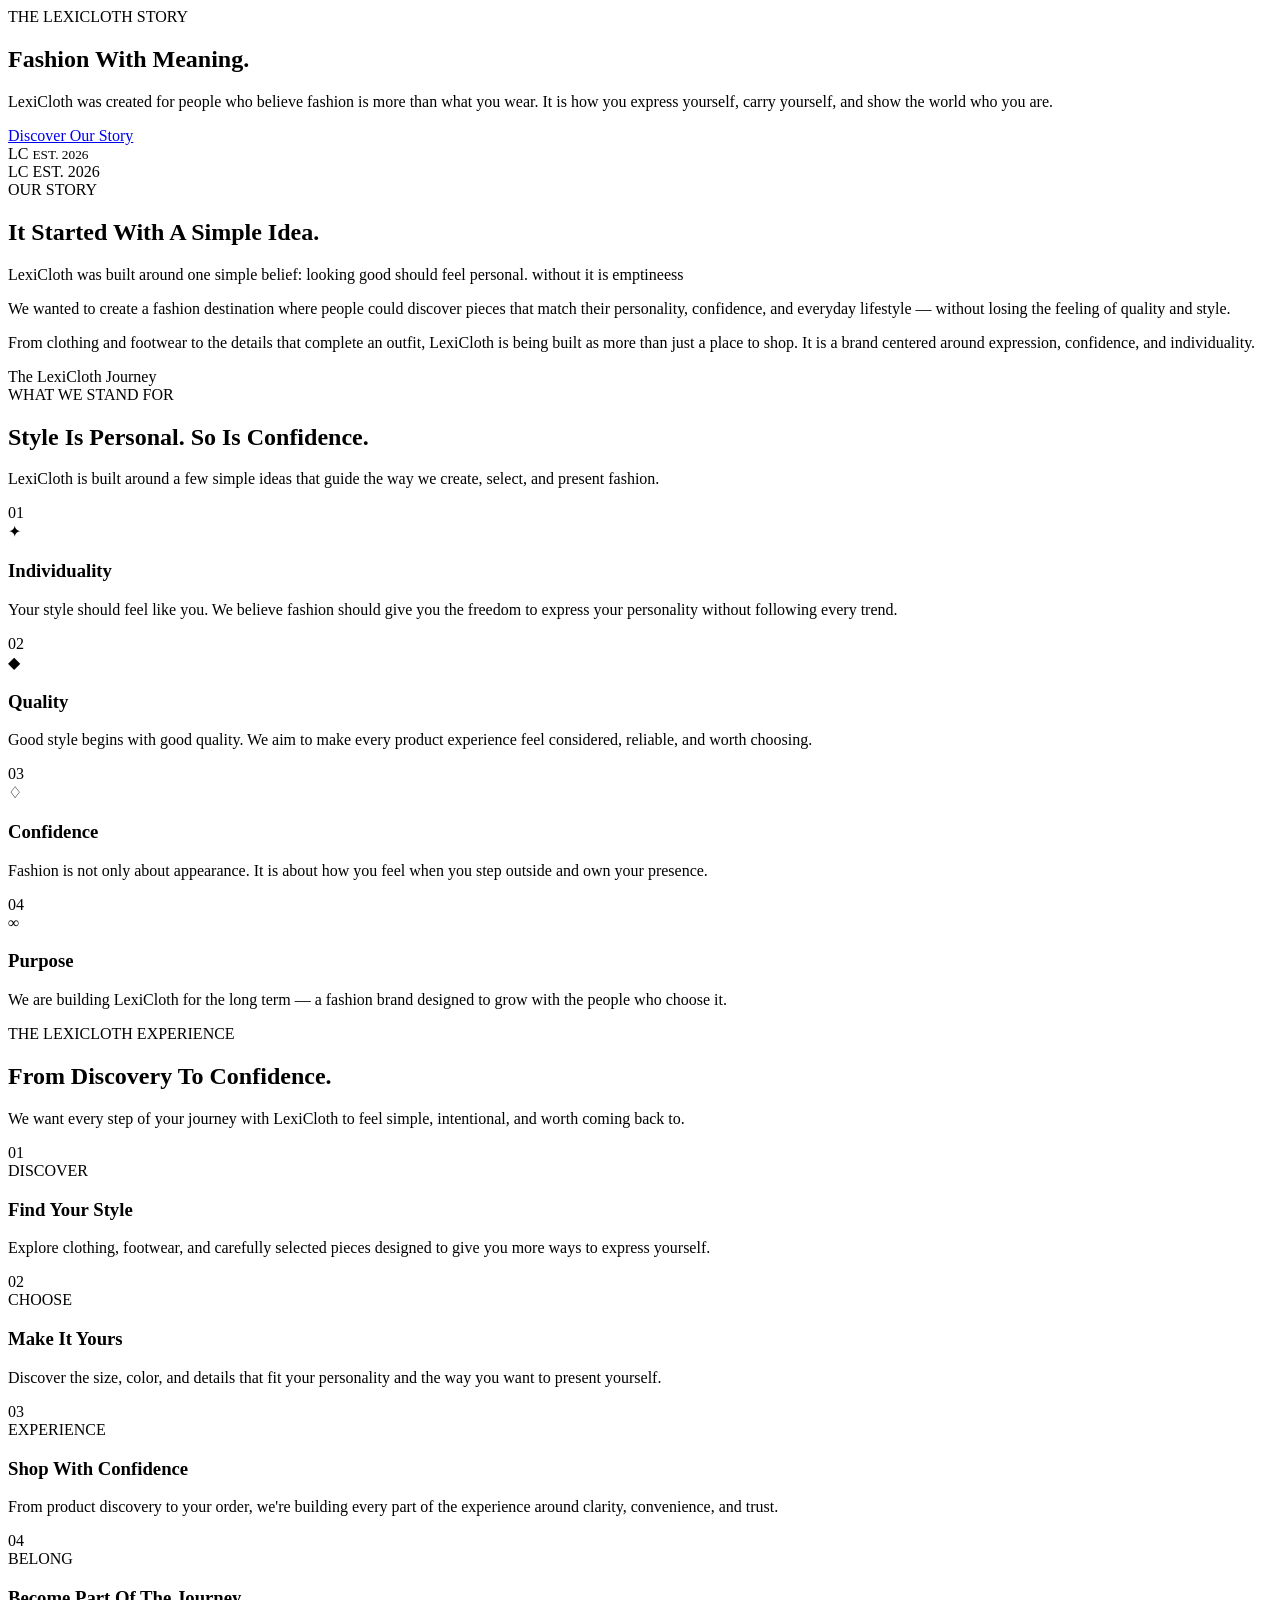
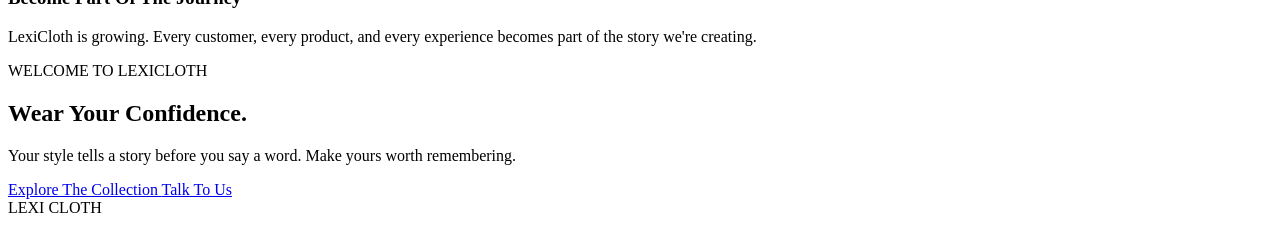
==== commit 80355944: "re-checking and correcting my code" ====
--- a/html/about.html
+++ b/html/about.html
@@ -4,8 +4,8 @@
     <meta charset="UTF-8">
     <meta name="viewport" content="width=device-width, initial-scale=1.0">
 
-    <link rel="stylesheet" href="/css/components/footer.css">
-    <link rel="stylesheet" href="/css/pages/about.css">
+    <link rel="stylesheet" href="./css/components/footer.css">
+    <link rel="stylesheet" href="./css/pages/about.css">
     <title>About Us</title>
 </head>
 <body>
@@ -477,10 +477,10 @@
 <div id="footer"></div>
 
 
-<script type="module" src="/js/components/loadNavbar.js"></script>
+<script type="module" src="./js/components/loadNavbar.js"></script>
     <script
     type="module"
-    src="/js/components/loadFooter.js"
+    src="./js/components/loadFooter.js"
 ></script>
 </body>
 </html>
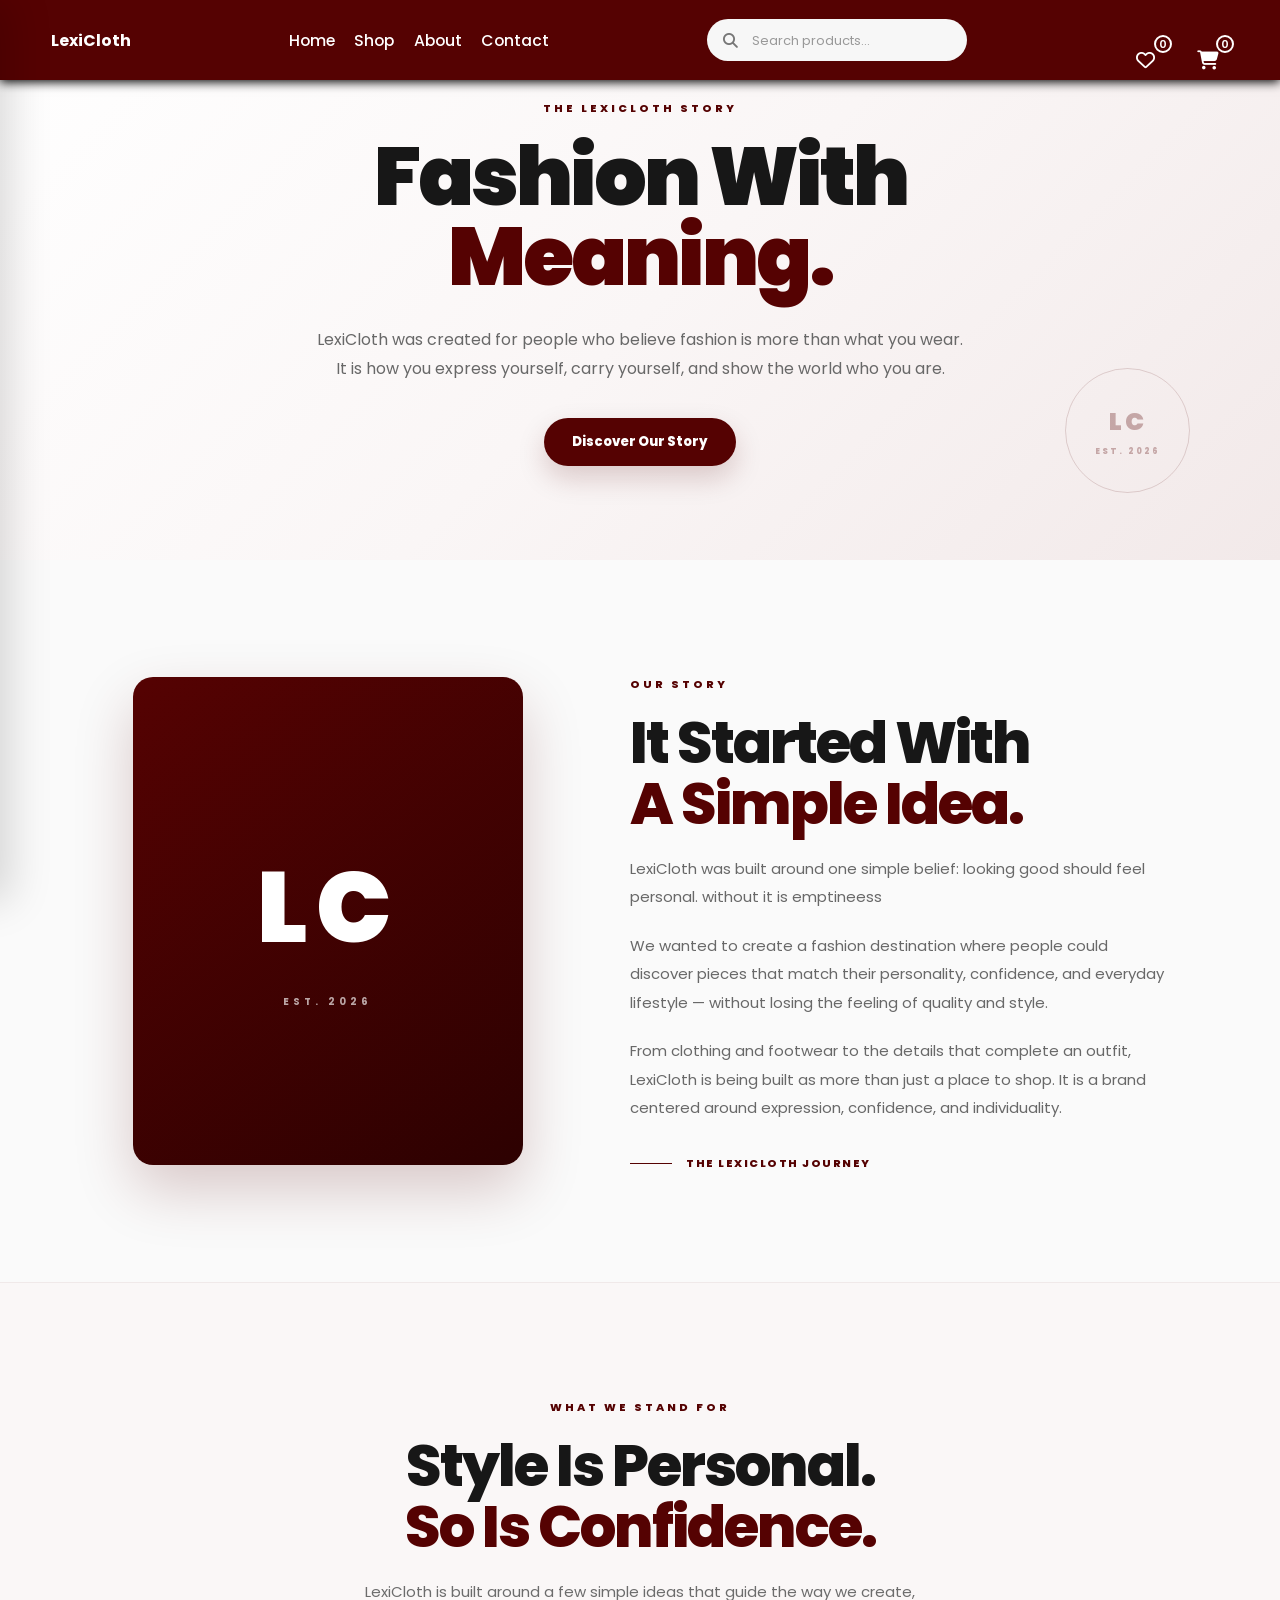
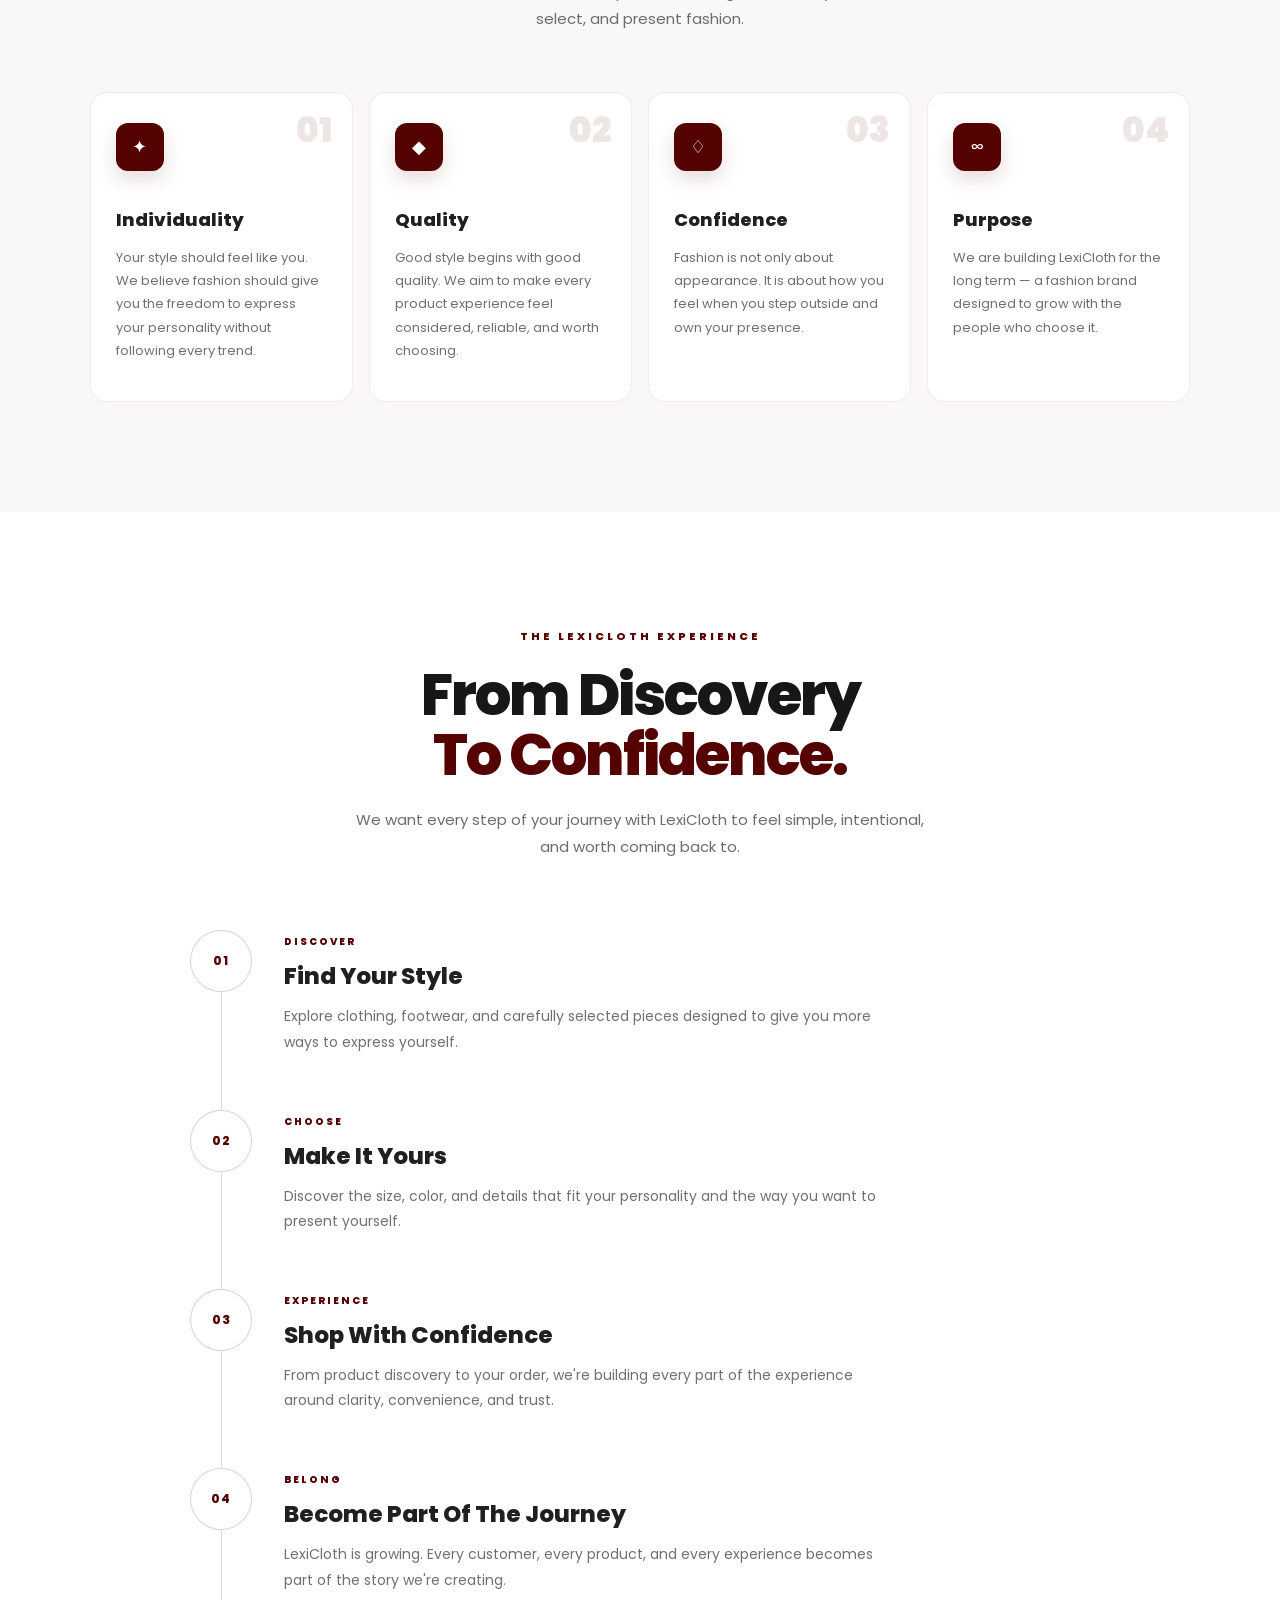
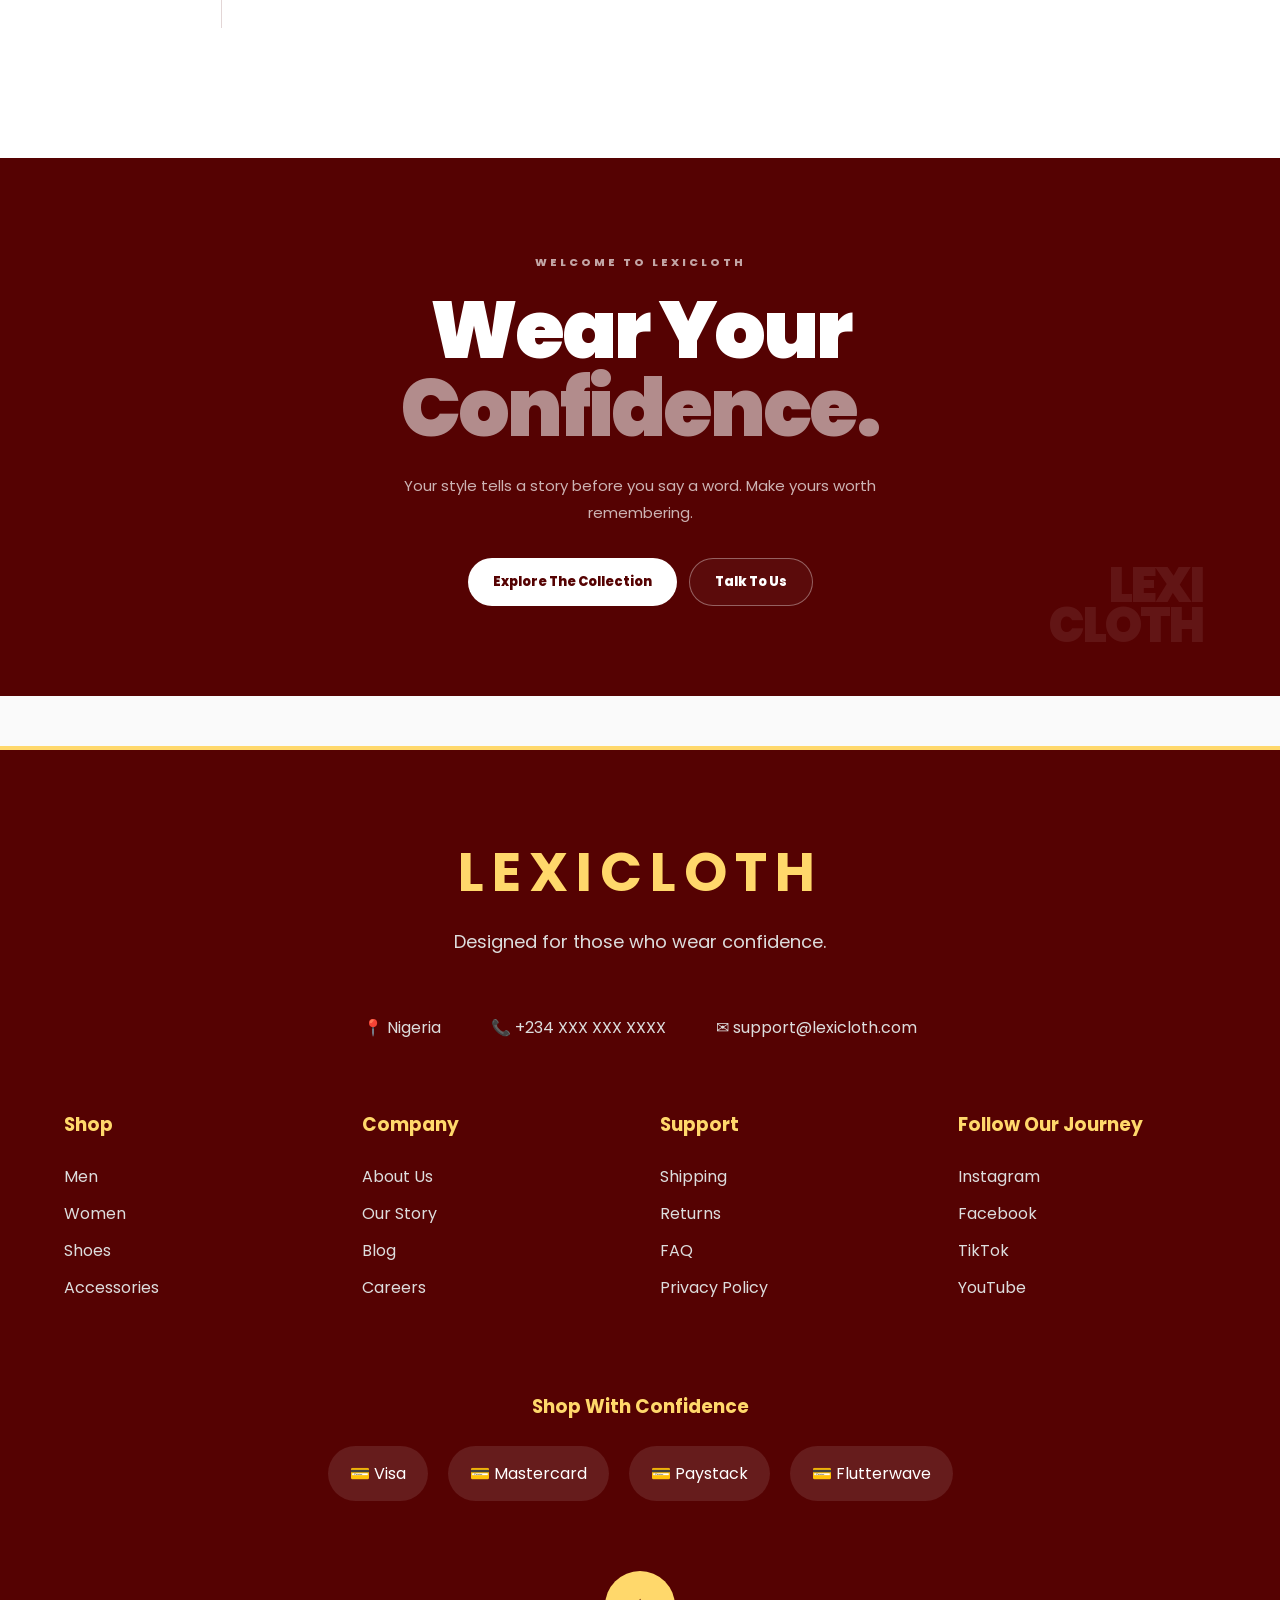
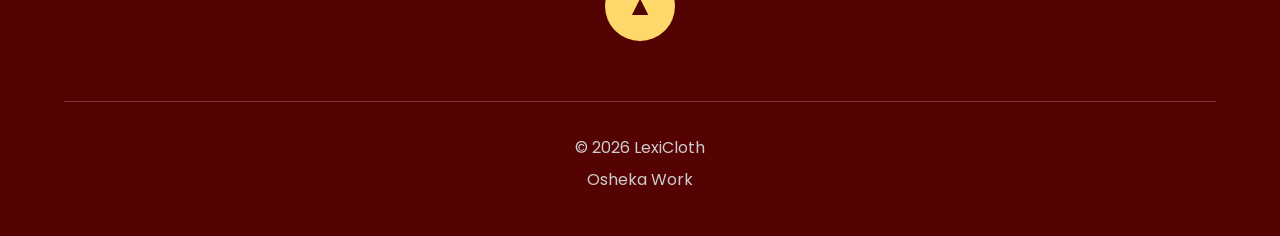
==== commit b9db826e: "still changing" ====
--- a/html/about.html
+++ b/html/about.html
@@ -4,8 +4,8 @@
     <meta charset="UTF-8">
     <meta name="viewport" content="width=device-width, initial-scale=1.0">
 
-    <link rel="stylesheet" href="./css/components/footer.css">
-    <link rel="stylesheet" href="./css/pages/about.css">
+    <link rel="stylesheet" href="../css/components/footer.css">
+    <link rel="stylesheet" href="../css/pages/about.css">
     <title>About Us</title>
 </head>
 <body>
@@ -442,14 +442,14 @@
         <div class="about-cta-actions">
 
             <a
-                href="/html/shop.html"
+                href="./html/shop.html"
                 class="about-cta-primary"
             >
                 Explore The Collection
             </a>
 
             <a
-                href="/html/contact.html"
+                href="./html/contact.html"
                 class="about-cta-secondary"
             >
                 Talk To Us
@@ -477,10 +477,10 @@
 <div id="footer"></div>
 
 
-<script type="module" src="./js/components/loadNavbar.js"></script>
+<script type="module" src="../js/components/loadNavbar.js"></script>
     <script
     type="module"
-    src="./js/components/loadFooter.js"
+    src="../js/components/loadfooter.js"
 ></script>
 </body>
 </html>
--- a/css/components/footer.css
+++ b/css/components/footer.css
@@ -0,0 +1,224 @@
+
+.footer{
+
+    background:#550202;
+
+    margin-top:50px;
+
+    color:white;
+
+    overflow:hidden;
+
+}
+.gold-line{
+
+    height:4px;
+
+    background:#FFD86B;
+
+    width:0;
+
+    animation:goldLine 2s forwards;
+
+}
+
+@keyframes goldLine{
+
+to{
+
+width:100%;
+
+}
+
+}
+
+.footer-container{
+
+    width:90%;
+
+    max-width:1400px;
+
+    margin:auto;
+
+    padding:80px 0 40px;
+
+}
+
+.footer-brand{
+
+    text-align:center;
+
+    margin-bottom:60px;
+
+}
+
+.footer-brand h1{
+
+    font-size:55px;
+
+    color:#FFD86B;
+
+    letter-spacing:8px;
+
+}
+
+.footer-brand p{
+
+    color:#ddd;
+
+    margin-top:15px;
+
+    font-size:18px;
+
+}
+
+.footer-contact{
+
+    display:flex;
+
+    justify-content:center;
+
+    gap:50px;
+
+    flex-wrap:wrap;
+
+    margin-bottom:70px;
+
+    color:#ddd;
+
+}
+
+.footer-links{
+
+    display:grid;
+
+    grid-template-columns:repeat(4,1fr);
+
+    gap:40px;
+
+    margin-bottom:80px;
+
+}
+
+.footer-column h3{
+
+    color:#FFD86B;
+
+    margin-bottom:25px;
+
+}
+
+.footer-column a{
+
+    display:block;
+
+    text-decoration:none;
+
+    color:#ddd;
+
+    margin:12px 0;
+
+    transition:.3s;
+
+}
+
+.footer-column a:hover{
+
+    color:#FFD86B;
+
+    transform:translateX(8px);
+
+}
+
+.payment{
+
+    text-align:center;
+
+    margin-bottom:70px;
+
+}
+.payment h3{
+
+    color:#FFD86B;
+
+    margin-bottom:25px;
+
+}
+
+.payment-icons{
+
+    display:flex;
+
+    justify-content:center;
+
+    flex-wrap:wrap;
+
+    gap:20px;
+
+}
+
+.payment-icons span{
+
+    background:rgba(255,255,255,.1);
+
+    padding:15px 22px;
+
+    border-radius:40px;
+
+    transition:.4s;
+
+}
+
+.payment-icons span:hover{
+
+    background:#FFD86B;
+
+    color:#550202;
+
+}
+
+#backToTop{
+
+    display:block;
+
+    margin:0 auto 60px;
+
+    width:70px;
+
+    height:70px;
+
+    border-radius:50%;
+
+    border:none;
+
+    background:#FFD86B;
+
+    color:#550202;
+
+    font-size:28px;
+
+    cursor:pointer;
+
+    transition:.4s;
+
+}
+
+#backToTop:hover{
+
+    transform:translateY(-10px) scale(1.1);
+
+}
+
+.copyright{
+
+    text-align:center;
+
+    color:#ccc;
+
+    border-top:1px solid rgba(255,255,255,.2);
+
+    padding-top:30px;
+
+    line-height:2;
+
+}
--- a/css/pages/about.css
+++ b/css/pages/about.css
@@ -0,0 +1,1674 @@
+/* 
+   LEXICLOTH — ABOUT PAGE
+   PART 1 — HERO
+ */
+
+.about-page {
+
+    width: 100%;
+
+    overflow: hidden;
+
+}
+
+
+/* 
+   ABOUT HERO
+ */
+
+.about-hero {
+
+    position: relative;
+
+    min-height: 560px;
+
+    display: flex;
+
+    align-items: center;
+
+    justify-content: center;
+
+    padding: 90px 7%;
+
+    overflow: hidden;
+
+    background:
+        linear-gradient(
+            135deg,
+            #ffffff 0%,
+            #faf6f6 52%,
+            #f2e9e9 100%
+        );
+
+    isolation: isolate;
+
+}
+
+
+/* 
+   DECORATIVE BACKGROUND
+ */
+
+
+
+
+/* 
+   CONTENT
+ */
+
+.about-hero-content {
+
+    width: min(780px, 100%);
+
+    text-align: center;
+
+}
+
+
+/* 
+   EYEBROW
+ */
+
+.about-eyebrow {
+
+    display: inline-block;
+
+    margin-bottom: 20px;
+
+    color: #550202;
+
+    font-size: 11px;
+
+    font-weight: 800;
+
+    letter-spacing: 3px;
+
+}
+
+
+/* 
+   HEADING
+ */
+
+.about-hero h1 {
+
+    margin: 0;
+
+    color: #171717;
+
+    font-size: clamp(
+        46px,
+        7vw,
+        82px
+    );
+
+    font-weight: 850;
+
+    line-height: 0.98;
+
+    letter-spacing: -3px;
+
+}
+
+
+.about-hero h1 span {
+
+    display: block;
+
+    color: #550202;
+
+}
+
+
+/* 
+   DESCRIPTION
+ */
+
+.about-hero p {
+
+    max-width: 650px;
+
+    margin: 27px auto 0;
+
+    color: #686868;
+
+    font-size: 16px;
+
+    line-height: 1.85;
+
+}
+
+
+/* 
+   BUTTON
+ */
+
+.about-hero-btn {
+
+    display: inline-flex;
+
+    align-items: center;
+
+    justify-content: center;
+
+    min-height: 48px;
+
+    margin-top: 34px;
+
+    padding: 0 28px;
+
+    border-radius: 999px;
+
+    background: #550202;
+
+    color: #ffffff;
+
+    text-decoration: none;
+
+    font-size: 13px;
+
+    font-weight: 750;
+
+    box-shadow:
+        0 12px 28px
+        rgba(85, 2, 2, 0.18);
+
+    transition:
+        transform 0.25s ease,
+        background 0.25s ease,
+        box-shadow 0.25s ease;
+
+}
+
+
+.about-hero-btn:hover {
+
+    transform: translateY(-3px);
+
+    background: #3f0101;
+
+    box-shadow:
+        0 16px 34px
+        rgba(85, 2, 2, 0.25);
+
+}
+
+
+/* 
+   BRAND MARK
+ */
+
+.about-hero-mark {
+
+    position: absolute;
+
+    right: 7%;
+
+    bottom: 12%;
+
+    width: 125px;
+
+    height: 125px;
+
+    display: flex;
+
+    flex-direction: column;
+
+    align-items: center;
+
+    justify-content: center;
+
+    border: 1px solid
+        rgba(85, 2, 2, 0.15);
+
+    border-radius: 50%;
+
+    color: rgba(85, 2, 2, 0.3);
+
+}
+
+
+.about-hero-mark span {
+
+    font-size: 25px;
+
+    font-weight: 850;
+
+    letter-spacing: 3px;
+
+}
+
+
+.about-hero-mark small {
+
+    margin-top: 5px;
+
+    font-size: 8px;
+
+    font-weight: 800;
+
+    letter-spacing: 2px;
+
+}
+
+
+/* 
+   TABLET
+ */
+
+@media (max-width: 768px) {
+
+    .about-hero {
+
+        min-height: 500px;
+
+        padding: 75px 6%;
+
+    }
+
+
+    .about-hero-mark {
+
+        right: 5%;
+
+        bottom: 7%;
+
+        width: 90px;
+
+        height: 90px;
+
+    }
+
+
+    .about-hero-mark span {
+
+        font-size: 19px;
+
+    }
+
+}
+
+
+/* 
+   MOBILE
+ */
+
+@media (max-width: 480px) {
+
+    .about-hero {
+
+        min-height: 480px;
+
+        padding: 65px 20px;
+
+    }
+
+
+    .about-hero h1 {
+
+        font-size: 46px;
+
+        letter-spacing: -2px;
+
+    }
+
+
+    .about-hero p {
+
+        font-size: 14px;
+
+        line-height: 1.75;
+
+    }
+
+
+    .about-hero-btn {
+
+        width: 100%;
+
+        max-width: 280px;
+
+    }
+
+
+    .about-hero-mark {
+
+        display: none;
+
+    }
+
+}
+
+/* 
+   PART 2 — OUR STORY
+ */
+
+.about-story {
+
+    display: grid;
+
+    grid-template-columns:
+        minmax(0, 0.9fr)
+        minmax(0, 1.1fr);
+
+    gap: 80px;
+
+    align-items: center;
+
+    max-width: 1250px;
+
+    margin: 0 auto;
+
+    padding: 110px 7%;
+
+}
+
+
+/* 
+   VISUAL
+ */
+
+.about-story-visual {
+
+    min-height: 500px;
+
+    display: flex;
+
+    align-items: center;
+
+    justify-content: center;
+
+}
+
+
+/* 
+   STORY FRAME
+ */
+
+.story-frame {
+
+    position: relative;
+
+    width: min(390px, 100%);
+
+    aspect-ratio: 4 / 5;
+
+    display: flex;
+
+    flex-direction: column;
+
+    align-items: center;
+
+    justify-content: center;
+
+    border-radius: 20px;
+
+    background:
+        linear-gradient(
+            145deg,
+            #550202,
+            #2d0101
+        );
+
+    box-shadow:
+        0 25px 60px
+        rgba(85, 2, 2, 0.20);
+
+    overflow: hidden;
+
+}
+
+
+/* Decorative circles */
+
+
+
+/* Main initials */
+
+.story-initial {
+
+    position: relative;
+
+    z-index: 1;
+
+    color: #ffffff;
+
+    font-size: clamp(
+        60px,
+        8vw,
+        100px
+    );
+
+    font-weight: 850;
+
+    letter-spacing: 8px;
+
+}
+
+
+/* Year */
+
+.story-year {
+
+    position: relative;
+
+    z-index: 1;
+
+    margin-top: 12px;
+
+    color:
+        rgba(255, 255, 255, 0.65);
+
+    font-size: 10px;
+
+    font-weight: 700;
+
+    letter-spacing: 4px;
+
+}
+
+
+/* 
+   CONTENT
+ */
+
+.about-story-content {
+
+    max-width: 620px;
+
+}
+
+
+.about-story-content h2 {
+
+    margin: 0;
+
+    color: #171717;
+
+    font-size: clamp(
+        36px,
+        5vw,
+        58px
+    );
+
+    font-weight: 800;
+
+    line-height: 1.05;
+
+    letter-spacing: -2px;
+
+}
+
+
+.about-story-content h2 span {
+
+    display: block;
+
+    color: #550202;
+
+}
+
+
+.about-story-content p {
+
+    margin: 20px 0 0;
+
+    color: #686868;
+
+    font-size: 15px;
+
+    line-height: 1.9;
+
+}
+
+
+/* 
+   SIGNATURE
+ */
+
+.story-signature {
+
+    display: flex;
+
+    align-items: center;
+
+    gap: 14px;
+
+    margin-top: 32px;
+
+    color: #550202;
+
+    font-size: 11px;
+
+    font-weight: 800;
+
+    letter-spacing: 1.5px;
+
+    text-transform: uppercase;
+
+}
+
+
+.signature-line {
+
+    width: 42px;
+
+    height: 1px;
+
+    background: #550202;
+
+}
+
+
+/* 
+   TABLET
+ */
+
+@media (max-width: 850px) {
+
+    .about-story {
+
+        grid-template-columns: 1fr;
+
+        gap: 50px;
+
+        padding: 85px 6%;
+
+    }
+
+
+    .about-story-visual {
+
+        min-height: auto;
+
+    }
+
+
+    .story-frame {
+
+        width: min(
+            380px,
+            80%
+        );
+
+    }
+
+
+    .about-story-content {
+
+        max-width: 700px;
+
+        margin: 0 auto;
+
+        text-align: center;
+
+    }
+
+
+    .story-signature {
+
+        justify-content: center;
+
+    }
+
+}
+
+
+/* 
+   MOBILE
+ */
+
+@media (max-width: 480px) {
+
+    .about-story {
+
+        padding: 70px 20px;
+
+        gap: 38px;
+
+    }
+
+
+    .story-frame {
+
+        width: 100%;
+
+        max-width: 300px;
+
+    }
+
+
+    .about-story-content h2 {
+
+        font-size: 38px;
+
+        letter-spacing: -1.5px;
+
+    }
+
+
+    .about-story-content p {
+
+        font-size: 14px;
+
+        line-height: 1.8;
+
+    }
+
+}
+
+
+/* 
+   PART 3 — WHAT LEXICLOTH STANDS FOR
+ */
+
+.about-values {
+
+    padding: 110px 7%;
+
+    background: #faf7f7;
+
+    border-top: 1px solid
+        rgba(85, 2, 2, 0.06);
+
+}
+
+
+/* 
+   HEADING
+ */
+
+.about-values-heading {
+
+    max-width: 700px;
+
+    margin: 0 auto 60px;
+
+    text-align: center;
+
+}
+
+
+.about-values-heading h2 {
+
+    margin: 0;
+
+    color: #171717;
+
+    font-size: clamp(
+        36px,
+        5vw,
+        58px
+    );
+
+    font-weight: 800;
+
+    line-height: 1.05;
+
+    letter-spacing: -2px;
+
+}
+
+
+.about-values-heading h2 span {
+
+    display: block;
+
+    color: #550202;
+
+}
+
+
+.about-values-heading p {
+
+    max-width: 590px;
+
+    margin: 20px auto 0;
+
+    color: #6c6c6c;
+
+    font-size: 15px;
+
+    line-height: 1.8;
+
+}
+
+
+/* 
+   VALUES GRID
+ */
+
+.about-values-grid {
+
+    display: grid;
+
+    grid-template-columns:
+        repeat(4, minmax(0, 1fr));
+
+    gap: 16px;
+
+    max-width: 1250px;
+
+    margin: 0 auto;
+
+}
+
+
+/* 
+   VALUE CARD
+ */
+
+.about-value-card {
+
+    position: relative;
+
+    min-height: 310px;
+
+    padding: 30px 25px;
+
+    border: 1px solid
+        rgba(85, 2, 2, 0.08);
+
+    border-radius: 17px;
+
+    background: #ffffff;
+
+    overflow: hidden;
+
+    transition:
+        transform 0.3s ease,
+        box-shadow 0.3s ease,
+        border-color 0.3s ease;
+
+}
+
+
+.about-value-card:hover {
+
+    transform: translateY(-7px);
+
+    border-color:
+        rgba(85, 2, 2, 0.18);
+
+    box-shadow:
+        0 20px 40px
+        rgba(0, 0, 0, 0.07);
+
+}
+
+
+/* 
+   NUMBER
+ */
+
+.value-number {
+
+    position: absolute;
+
+    top: 20px;
+
+    right: 20px;
+
+    color:
+        rgba(85, 2, 2, 0.10);
+
+    font-size: 34px;
+
+    font-weight: 900;
+
+    line-height: 1;
+
+}
+
+
+/* 
+   ICON
+ */
+
+.value-icon {
+
+    width: 48px;
+
+    height: 48px;
+
+    display: flex;
+
+    align-items: center;
+
+    justify-content: center;
+
+    margin-bottom: 35px;
+
+    border-radius: 12px;
+
+    background: #550202;
+
+    color: #ffffff;
+
+    font-size: 18px;
+
+    box-shadow:
+        0 8px 20px
+        rgba(85, 2, 2, 0.15);
+
+}
+
+
+/* 
+   TITLE
+ */
+
+.about-value-card h3 {
+
+    margin: 0;
+
+    color: #202020;
+
+    font-size: 18px;
+
+    font-weight: 750;
+
+}
+
+
+/* 
+   DESCRIPTION
+ */
+
+.about-value-card p {
+
+    margin: 13px 0 0;
+
+    color: #707070;
+
+    font-size: 13px;
+
+    line-height: 1.8;
+
+}
+
+
+/* 
+   TABLET
+ */
+
+@media (max-width: 950px) {
+
+    .about-values {
+
+        padding: 90px 6%;
+
+    }
+
+
+    .about-values-grid {
+
+        grid-template-columns:
+            repeat(2, minmax(0, 1fr));
+
+        gap: 15px;
+
+    }
+
+}
+
+
+/* 
+   MOBILE
+ */
+
+@media (max-width: 520px) {
+
+    .about-values {
+
+        padding: 70px 20px;
+
+    }
+
+
+    .about-values-heading {
+
+        margin-bottom: 40px;
+
+    }
+
+
+    .about-values-heading h2 {
+
+        font-size: 38px;
+
+    }
+
+
+    .about-values-heading p {
+
+        font-size: 14px;
+
+    }
+
+
+    .about-values-grid {
+
+        grid-template-columns: 1fr;
+
+        gap: 12px;
+
+    }
+
+
+    .about-value-card {
+
+        min-height: auto;
+
+        padding: 27px 22px;
+
+    }
+
+}
+
+
+/* 
+   PART 4 — THE LEXICLOTH EXPERIENCE
+ */
+
+.about-experience {
+
+    padding: 110px 7%;
+
+    background: #ffffff;
+
+}
+
+
+/* 
+   HEADING
+ */
+
+.about-experience-heading {
+
+    max-width: 720px;
+
+    margin: 0 auto 70px;
+
+    text-align: center;
+
+}
+
+
+.about-experience-heading h2 {
+
+    margin: 0;
+
+    color: #171717;
+
+    font-size: clamp(
+        36px,
+        5vw,
+        58px
+    );
+
+    font-weight: 800;
+
+    line-height: 1.05;
+
+    letter-spacing: -2px;
+
+}
+
+
+.about-experience-heading h2 span {
+
+    display: block;
+
+    color: #550202;
+
+}
+
+
+.about-experience-heading p {
+
+    max-width: 600px;
+
+    margin: 20px auto 0;
+
+    color: #6c6c6c;
+
+    font-size: 15px;
+
+    line-height: 1.8;
+
+}
+
+
+/* 
+   TIMELINE
+ */
+
+.experience-timeline {
+
+    position: relative;
+
+    max-width: 900px;
+
+    margin: 0 auto;
+
+}
+
+
+/* Vertical line */
+
+.experience-timeline::before {
+
+    content: "";
+
+    position: absolute;
+
+    top: 20px;
+
+    bottom: 20px;
+
+    left: 31px;
+
+    width: 1px;
+
+    background:
+        rgba(85, 2, 2, 0.16);
+
+}
+
+
+/* 
+   STEP
+ */
+
+.experience-step {
+
+    position: relative;
+
+    display: grid;
+
+    grid-template-columns: 64px 1fr;
+
+    gap: 30px;
+
+    min-height: 170px;
+
+}
+
+
+/* 
+   MARKER
+ */
+
+.experience-marker {
+
+    position: relative;
+
+    z-index: 2;
+
+    width: 62px;
+
+    height: 62px;
+
+    display: flex;
+
+    align-items: center;
+
+    justify-content: center;
+
+    border: 1px solid
+        rgba(85, 2, 2, 0.18);
+
+    border-radius: 50%;
+
+    background: #ffffff;
+
+}
+
+
+.experience-marker span {
+
+    color: #550202;
+
+    font-size: 12px;
+
+    font-weight: 800;
+
+    letter-spacing: 1px;
+
+}
+
+
+/* 
+   CONTENT
+ */
+
+.experience-content {
+
+    padding: 4px 0 55px;
+
+}
+
+
+.experience-label {
+
+    display: block;
+
+    margin-bottom: 9px;
+
+    color: #550202;
+
+    font-size: 10px;
+
+    font-weight: 800;
+
+    letter-spacing: 2px;
+
+}
+
+
+.experience-content h3 {
+
+    margin: 0;
+
+    color: #202020;
+
+    font-size: 23px;
+
+    font-weight: 750;
+
+}
+
+
+.experience-content p {
+
+    max-width: 600px;
+
+    margin: 11px 0 0;
+
+    color: #707070;
+
+    font-size: 14px;
+
+    line-height: 1.8;
+
+}
+
+
+/* 
+   HOVER
+ */
+
+.experience-step:hover
+.experience-marker {
+
+    background: #550202;
+
+    border-color: #550202;
+
+}
+
+
+.experience-step:hover
+.experience-marker span {
+
+    color: #ffffff;
+
+}
+
+
+/* 
+   TABLET
+ */
+
+@media (max-width: 700px) {
+
+    .about-experience {
+
+        padding: 85px 6%;
+
+    }
+
+
+    .about-experience-heading {
+
+        margin-bottom: 50px;
+
+    }
+
+
+    .experience-step {
+
+        grid-template-columns:
+            54px 1fr;
+
+        gap: 20px;
+
+    }
+
+
+    .experience-marker {
+
+        width: 54px;
+
+        height: 54px;
+
+    }
+
+
+    .experience-timeline::before {
+
+        left: 27px;
+
+    }
+
+}
+
+
+/* 
+   MOBILE
+ */
+
+@media (max-width: 480px) {
+
+    .about-experience {
+
+        padding: 70px 20px;
+
+    }
+
+
+    .about-experience-heading h2 {
+
+        font-size: 38px;
+
+    }
+
+
+    .about-experience-heading p {
+
+        font-size: 14px;
+
+    }
+
+
+    .experience-step {
+
+        grid-template-columns:
+            46px 1fr;
+
+        gap: 15px;
+
+        min-height: 155px;
+
+    }
+
+
+    .experience-marker {
+
+        width: 46px;
+
+        height: 46px;
+
+    }
+
+
+    .experience-marker span {
+
+        font-size: 10px;
+
+    }
+
+
+    .experience-timeline::before {
+
+        left: 23px;
+
+    }
+
+
+    .experience-content {
+
+        padding-bottom: 42px;
+
+    }
+
+
+    .experience-content h3 {
+
+        font-size: 19px;
+
+    }
+
+
+    .experience-content p {
+
+        font-size: 13px;
+
+    }
+
+}
+
+
+/* 
+   PART 5 — FINAL BRAND STATEMENT
+ */
+
+.about-cta {
+
+    position: relative;
+
+    min-height: 500px;
+
+    display: flex;
+
+    align-items: center;
+
+    justify-content: center;
+
+    padding: 90px 7%;
+
+    overflow: hidden;
+
+    background:  #550202 ;
+
+}
+
+
+/* 
+   DECORATIVE ELEMENTS
+ */
+
+
+
+/* 
+   CONTENT
+ */
+
+.about-cta-content {
+
+    position: relative;
+
+    z-index: 2;
+
+    width: min(750px, 100%);
+
+    text-align: center;
+
+}
+
+
+/* 
+   EYEBROW
+ */
+
+.about-cta .about-eyebrow {
+
+    color:
+        rgba(255, 255, 255, 0.65);
+
+}
+
+
+/* 
+   HEADING
+ */
+
+.about-cta h2 {
+
+    margin: 0;
+
+    color: #ffffff;
+
+    font-size: clamp(
+        46px,
+        7vw,
+        80px
+    );
+
+    font-weight: 850;
+
+    line-height: 0.98;
+
+    letter-spacing: -3px;
+
+}
+
+
+.about-cta h2 span {
+
+    display: block;
+
+    color:
+        rgba(255, 255, 255, 0.55);
+
+}
+
+
+/* 
+   DESCRIPTION
+ */
+
+.about-cta p {
+
+    max-width: 550px;
+
+    margin: 24px auto 0;
+
+    color:
+        rgba(255, 255, 255, 0.70);
+
+    font-size: 15px;
+
+    line-height: 1.8;
+
+}
+
+
+/* 
+   BUTTONS
+ */
+
+.about-cta-actions {
+
+    display: flex;
+
+    justify-content: center;
+
+    align-items: center;
+
+    gap: 12px;
+
+    margin-top: 32px;
+
+    flex-wrap: wrap;
+
+}
+
+
+.about-cta-primary,
+.about-cta-secondary {
+
+    display: inline-flex;
+
+    align-items: center;
+
+    justify-content: center;
+
+    min-height: 48px;
+
+    padding: 0 25px;
+
+    border-radius: 999px;
+
+    text-decoration: none;
+
+    font-size: 13px;
+
+    font-weight: 750;
+
+    transition:
+        transform 0.25s ease,
+        background 0.25s ease,
+        color 0.25s ease;
+
+}
+
+
+.about-cta-primary {
+
+    background: #ffffff;
+
+    color: #550202;
+
+}
+
+
+.about-cta-primary:hover {
+
+    transform: translateY(-3px);
+
+    background: #f5eeee;
+
+}
+
+
+.about-cta-secondary {
+
+    border: 1px solid
+        rgba(255, 255, 255, 0.35);
+
+    color: #ffffff;
+
+    background:
+        rgba(255, 255, 255, 0.04);
+
+}
+
+
+.about-cta-secondary:hover {
+
+    transform: translateY(-3px);
+
+    background: #ffffff;
+
+    color: #550202;
+
+}
+
+
+/* 
+   BRAND MARK
+ */
+
+.about-cta-mark {
+
+    position: absolute;
+
+    right: 6%;
+
+    bottom: 9%;
+
+    display: flex;
+
+    flex-direction: column;
+
+    align-items: flex-end;
+
+    color:
+        rgba(255, 255, 255, 0.08);
+
+    font-size: 48px;
+
+    font-weight: 900;
+
+    line-height: 0.85;
+
+    letter-spacing: -2px;
+
+    user-select: none;
+
+}
+
+
+/* 
+   TABLET
+ */
+
+@media (max-width: 768px) {
+
+    .about-cta {
+
+        min-height: 470px;
+
+        padding: 80px 6%;
+
+    }
+
+
+    .about-cta-mark {
+
+        font-size: 34px;
+
+        right: 5%;
+
+    }
+
+}
+
+
+/* 
+   MOBILE
+ */
+
+@media (max-width: 480px) {
+
+    .about-cta {
+
+        min-height: 450px;
+
+        padding: 70px 20px;
+
+    }
+
+
+    .about-cta h2 {
+
+        font-size: 47px;
+
+        letter-spacing: -2px;
+
+    }
+
+
+    .about-cta p {
+
+        font-size: 14px;
+
+    }
+
+
+    .about-cta-actions {
+
+        flex-direction: column;
+
+    }
+
+
+    .about-cta-primary,
+    .about-cta-secondary {
+
+        width: 100%;
+
+        max-width: 280px;
+
+    }
+
+
+    .about-cta-mark {
+
+        display: none;
+
+    }
+
+}
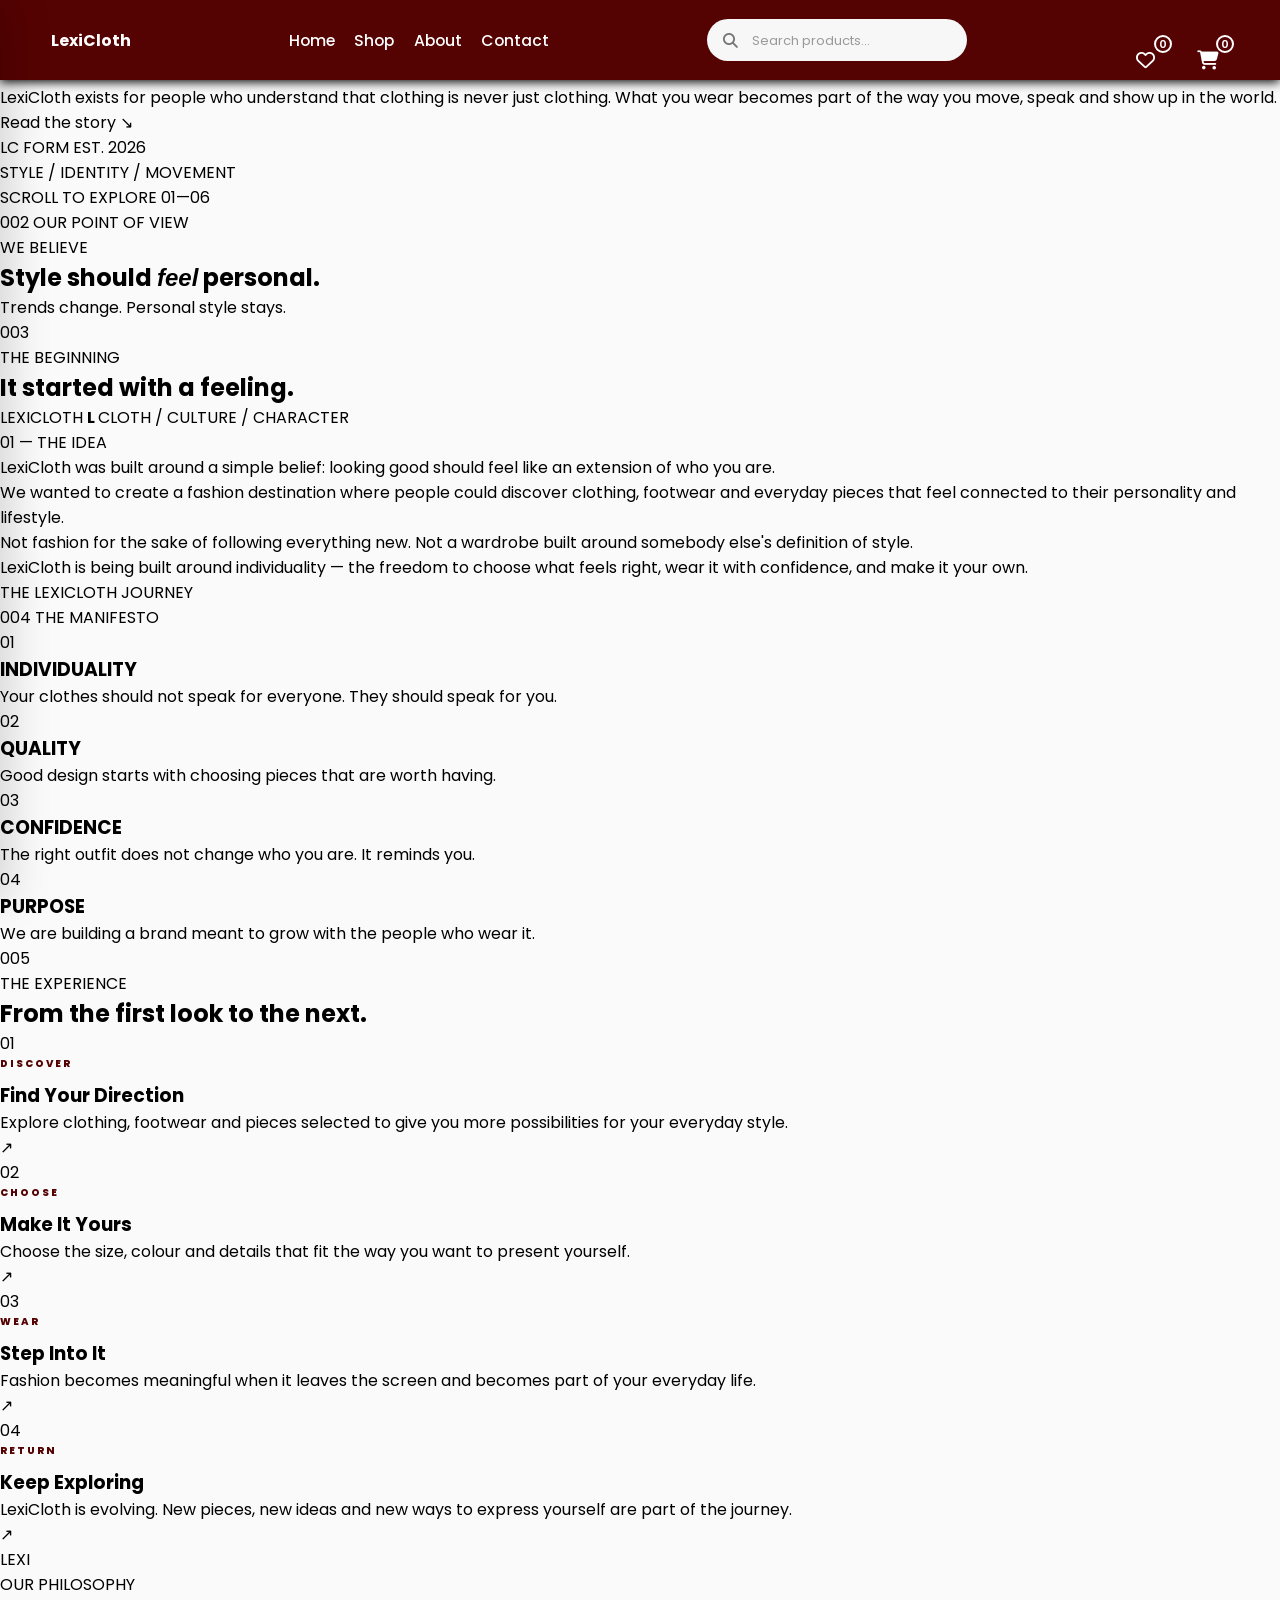
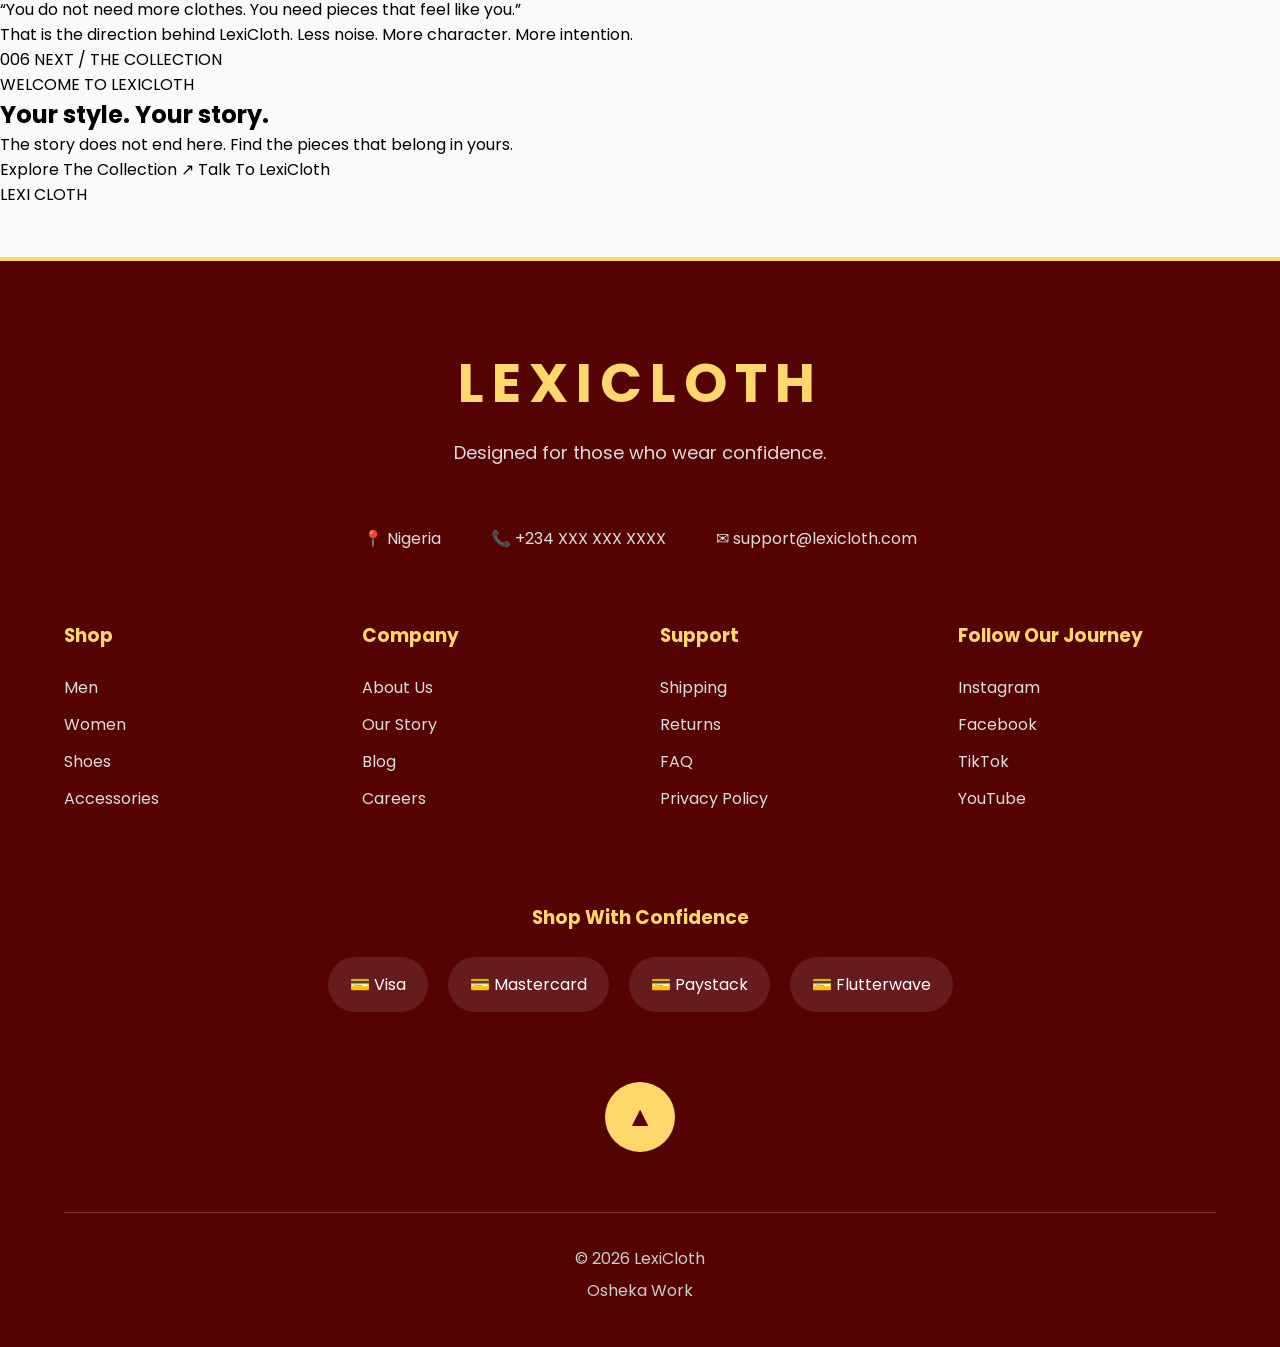
==== commit b214ae0c: "change my about.html" ====
--- a/html/about.html
+++ b/html/about.html
@@ -2,485 +2,671 @@
 <html lang="en">
 <head>
     <meta charset="UTF-8">
-    <meta name="viewport" content="width=device-width, initial-scale=1.0">
+    <meta
+        name="viewport"
+        content="width=device-width, initial-scale=1.0"
+    >
+
+    <meta
+        name="description"
+        content="Discover the story, philosophy and identity behind LexiCloth."
+    >
 
     <link rel="stylesheet" href="../css/components/footer.css">
     <link rel="stylesheet" href="../css/pages/about.css">
-    <title>About Us</title>
+
+    <title>About — LexiCloth</title>
 </head>
+
 <body>
+
+    <!-- =========================================
+         GLOBAL NAVIGATION
+    ========================================== -->
+
     <div id="navbar"></div>
 
 
-
-<main class="about-page">
+    <main class="lexi-about">
+
+
+        <!-- =========================================
+             EDITORIAL INTRO
+        ========================================== -->
+
+        <section class="editorial-hero">
+
+            <div class="editorial-hero-top">
+
+                <span class="hero-index">
+                    001 / ABOUT
+                </span>
+
+                <span class="hero-season">
+                    LEXICLOTH — 2026
+                </span>
+
+            </div>
+
+
+            <div class="hero-main">
+
+                <div class="hero-copy">
+
+                    <p class="section-kicker">
+                        THE LEXICLOTH EDIT
+                    </p>
+
+                    <h1>
+                        Wear
+                        <span>What</span>
+                        You Mean.
+                    </h1>
+
+                    <p class="hero-description">
+                        LexiCloth exists for people who understand
+                        that clothing is never just clothing.
+                        What you wear becomes part of the way
+                        you move, speak and show up in the world.
+                    </p>
+
+                    <a
+                        href="#the-story"
+                        class="editorial-link"
+                    >
+                        <span>Read the story</span>
+                        <span class="link-arrow">↘</span>
+                    </a>
+
+                </div>
+
+
+                <!-- Editorial visual -->
+
+                <div class="hero-art" aria-hidden="true">
+
+                    <div class="hero-art-frame">
+
+                        <span class="art-number">
+                            LC
+                        </span>
+
+                        <span class="art-word">
+                            FORM
+                        </span>
+
+                        <span class="art-year">
+                            EST. 2026
+                        </span>
+
+                    </div>
+
+                    <div class="hero-art-line"></div>
+
+                    <span class="hero-art-caption">
+                        STYLE / IDENTITY / MOVEMENT
+                    </span>
+
+                </div>
+
+            </div>
+
+
+            <div class="hero-bottom">
+
+                <span>
+                    SCROLL TO EXPLORE
+                </span>
+
+                <span class="scroll-line"></span>
+
+                <span>
+                    01—06
+                </span>
+
+            </div>
+
+        </section>
+
+
+
+        <!-- =========================================
+             BRAND STATEMENT
+        ========================================== -->
+
+        <section class="brand-statement">
+
+            <div class="statement-meta">
+
+                <span>
+                    002
+                </span>
+
+                <span>
+                    OUR POINT OF VIEW
+                </span>
+
+            </div>
+
+
+            <div class="statement-content">
+
+                <p class="statement-label">
+                    WE BELIEVE
+                </p>
+
+                <h2>
+                    Style should
+                    <em>feel</em>
+                    personal.
+                </h2>
+
+                <div class="statement-rule"></div>
+
+                <p class="statement-text">
+                    Trends change.
+                    Personal style stays.
+                </p>
+
+            </div>
+
+        </section>
+
+
+
+        <!-- =========================================
+             THE STORY
+        ========================================== -->
+
+        <section
+            class="story-section"
+            id="the-story"
+        >
+
+            <div class="story-heading">
+
+                <span class="section-number">
+                    003
+                </span>
+
+                <p class="section-kicker">
+                    THE BEGINNING
+                </p>
+
+                <h2>
+                    It started with
+                    <span>a feeling.</span>
+                </h2>
+
+            </div>
+
+
+            <div class="story-layout">
+
+                <!-- Story visual -->
+
+                <div class="story-visual">
+
+                    <div class="story-poster">
+
+                        <span class="poster-small">
+                            LEXICLOTH
+                        </span>
+
+                        <strong>
+                            L
+                        </strong>
+
+                        <span class="poster-bottom">
+                            CLOTH / CULTURE / CHARACTER
+                        </span>
+
+                    </div>
+
+                    <div class="story-side-text">
+                        01 — THE IDEA
+                    </div>
+
+                </div>
+
+
+                <!-- Story copy -->
+
+                <div class="story-copy">
+
+                    <p class="story-lead">
+                        LexiCloth was built around a simple
+                        belief: looking good should feel like
+                        an extension of who you are.
+                    </p>
+
+                    <p>
+                        We wanted to create a fashion destination
+                        where people could discover clothing,
+                        footwear and everyday pieces that feel
+                        connected to their personality and
+                        lifestyle.
+                    </p>
+
+                    <p>
+                        Not fashion for the sake of following
+                        everything new. Not a wardrobe built
+                        around somebody else's definition of style.
+                    </p>
+
+                    <p>
+                        LexiCloth is being built around
+                        individuality — the freedom to choose
+                        what feels right, wear it with confidence,
+                        and make it your own.
+                    </p>
+
+
+                    <div class="story-signoff">
+
+                        <span class="signoff-line"></span>
+
+                        <span>
+                            THE LEXICLOTH JOURNEY
+                        </span>
+
+                    </div>
+
+                </div>
+
+            </div>
+
+        </section>
+
+
+
+        <!-- =========================================
+             THE MANIFESTO
+        ========================================== -->
+
+        <section class="manifesto-section">
+
+            <div class="manifesto-top">
+
+                <span>
+                    004
+                </span>
+
+                <span>
+                    THE MANIFESTO
+                </span>
+
+            </div>
+
+
+            <div class="manifesto-grid">
+
+                <article class="manifesto-item">
+
+                    <span class="manifesto-number">
+                        01
+                    </span>
+
+                    <h3>
+                        INDIVIDUALITY
+                    </h3>
+
+                    <p>
+                        Your clothes should not speak for
+                        everyone. They should speak for you.
+                    </p>
+
+                </article>
+
+
+                <article class="manifesto-item">
+
+                    <span class="manifesto-number">
+                        02
+                    </span>
+
+                    <h3>
+                        QUALITY
+                    </h3>
+
+                    <p>
+                        Good design starts with choosing
+                        pieces that are worth having.
+                    </p>
+
+                </article>
+
+
+                <article class="manifesto-item">
+
+                    <span class="manifesto-number">
+                        03
+                    </span>
+
+                    <h3>
+                        CONFIDENCE
+                    </h3>
+
+                    <p>
+                        The right outfit does not change
+                        who you are. It reminds you.
+                    </p>
+
+                </article>
+
+
+                <article class="manifesto-item">
+
+                    <span class="manifesto-number">
+                        04
+                    </span>
+
+                    <h3>
+                        PURPOSE
+                    </h3>
+
+                    <p>
+                        We are building a brand meant to
+                        grow with the people who wear it.
+                    </p>
+
+                </article>
+
+            </div>
+
+        </section>
+
+
+
+        <!-- =========================================
+             THE EXPERIENCE
+        ========================================== -->
+
+        <section class="experience-section">
+
+            <div class="experience-intro">
+
+                <span class="section-number">
+                    005
+                </span>
+
+                <p class="section-kicker">
+                    THE EXPERIENCE
+                </p>
+
+                <h2>
+                    From the first
+                    <span>look</span>
+                    to the next.
+                </h2>
+
+            </div>
+
+
+            <div class="experience-list">
+
+                <!-- STEP 01 -->
+
+                <article class="experience-row">
+
+                    <div class="experience-number">
+                        01
+                    </div>
+
+                    <div class="experience-label">
+                        DISCOVER
+                    </div>
+
+                    <div class="experience-body">
+
+                        <h3>
+                            Find Your Direction
+                        </h3>
+
+                        <p>
+                            Explore clothing, footwear and
+                            pieces selected to give you more
+                            possibilities for your everyday style.
+                        </p>
+
+                    </div>
+
+                    <span class="experience-arrow">
+                        ↗
+                    </span>
+
+                </article>
+
+
+                <!-- STEP 02 -->
+
+                <article class="experience-row">
+
+                    <div class="experience-number">
+                        02
+                    </div>
+
+                    <div class="experience-label">
+                        CHOOSE
+                    </div>
+
+                    <div class="experience-body">
+
+                        <h3>
+                            Make It Yours
+                        </h3>
+
+                        <p>
+                            Choose the size, colour and details
+                            that fit the way you want to present
+                            yourself.
+                        </p>
+
+                    </div>
+
+                    <span class="experience-arrow">
+                        ↗
+                    </span>
+
+                </article>
+
+
+                <!-- STEP 03 -->
+
+                <article class="experience-row">
+
+                    <div class="experience-number">
+                        03
+                    </div>
+
+                    <div class="experience-label">
+                        WEAR
+                    </div>
+
+                    <div class="experience-body">
+
+                        <h3>
+                            Step Into It
+                        </h3>
+
+                        <p>
+                            Fashion becomes meaningful when
+                            it leaves the screen and becomes
+                            part of your everyday life.
+                        </p>
+
+                    </div>
+
+                    <span class="experience-arrow">
+                        ↗
+                    </span>
+
+                </article>
+
+
+                <!-- STEP 04 -->
+
+                <article class="experience-row">
+
+                    <div class="experience-number">
+                        04
+                    </div>
+
+                    <div class="experience-label">
+                        RETURN
+                    </div>
+
+                    <div class="experience-body">
+
+                        <h3>
+                            Keep Exploring
+                        </h3>
+
+                        <p>
+                            LexiCloth is evolving. New pieces,
+                            new ideas and new ways to express
+                            yourself are part of the journey.
+                        </p>
+
+                    </div>
+
+                    <span class="experience-arrow">
+                        ↗
+                    </span>
+
+                </article>
+
+            </div>
+
+        </section>
+
+
+
+        <!-- =========================================
+             BRAND PHILOSOPHY
+        ========================================== -->
+
+        <section class="philosophy-section">
+
+            <div class="philosophy-mark">
+                LEXI
+            </div>
+
+            <div class="philosophy-content">
+
+                <span class="section-kicker">
+                    OUR PHILOSOPHY
+                </span>
+
+                <blockquote>
+                    “You do not need more clothes.
+                    You need pieces that feel
+                    <span>like you.</span>”
+                </blockquote>
+
+                <p>
+                    That is the direction behind LexiCloth.
+                    Less noise. More character. More intention.
+                </p>
+
+            </div>
+
+        </section>
+
+
+
+        <!-- =========================================
+             FINAL CTA
+        ========================================== -->
+
+        <section class="final-section">
+
+            <div class="final-top">
+
+                <span>
+                    006
+                </span>
+
+                <span>
+                    NEXT / THE COLLECTION
+                </span>
+
+            </div>
+
+
+            <div class="final-content">
+
+                <p class="section-kicker">
+                    WELCOME TO LEXICLOTH
+                </p>
+
+                <h2>
+                    Your style.
+                    <span>Your story.</span>
+                </h2>
+
+                <p class="final-description">
+                    The story does not end here.
+                    Find the pieces that belong in yours.
+                </p>
+
+
+                <div class="final-actions">
+
+                    <a
+                        href="shop.html"
+                        class="final-primary"
+                    >
+                        Explore The Collection
+                        <span>↗</span>
+                    </a>
+
+                    <a
+                        href="contact.html"
+                        class="final-secondary"
+                    >
+                        Talk To LexiCloth
+                    </a>
+
+                </div>
+
+            </div>
+
+
+            <div class="final-brand">
+
+                <span>LEXI</span>
+                <span>CLOTH</span>
+
+            </div>
+
+        </section>
+
+    </main>
+
+
 
     <!-- =========================================
-         ABOUT HERO — PART 1
+         GLOBAL FOOTER
     ========================================== -->
 
-    <section class="about-hero">
-
-        <div class="about-hero-content">
-
-            <span class="about-eyebrow">
-                THE LEXICLOTH STORY
-            </span>
-
-            <h1>
-                Fashion With
-                <span>Meaning.</span>
-            </h1>
-
-            <p>
-                LexiCloth was created for people who believe
-                fashion is more than what you wear. It is how
-                you express yourself, carry yourself, and
-                show the world who you are.
-            </p>
-
-            <a
-                href="#our-story"
-                class="about-hero-btn"
-            >
-                Discover Our Story
-            </a>
-
-        </div>
-
-
-        <div class="about-hero-mark">
-
-            <span>LC</span>
-
-            <small>
-                EST. 2026
-            </small>
-
-        </div>
-
-    </section>
+    <div id="footer"></div>
+
+
 
     <!-- =========================================
-     ABOUT — OUR STORY
-========================================= -->
-
-<section
-    class="about-story"
-    id="our-story"
->
-
-    <div class="about-story-visual">
-
-        <div class="story-frame">
-
-            <span class="story-initial">
-                LC
-            </span>
-
-            <span class="story-year">
-                EST. 2026
-            </span>
-
-        </div>
-
-    </div>
-
-
-    <div class="about-story-content">
-
-        <span class="about-eyebrow">
-            OUR STORY
-        </span>
-
-        <h2>
-            It Started With
-            <span>A Simple Idea.</span>
-        </h2>
-
-        <p>
-            LexiCloth was built around one simple belief:
-            looking good should feel personal. without it is emptineess
-        </p>
-
-        <p>
-            We wanted to create a fashion destination where
-            people could discover pieces that match their
-            personality, confidence, and everyday lifestyle —
-            without losing the feeling of quality and style.
-        </p>
-
-        <p>
-            From clothing and footwear to the details that
-            complete an outfit, LexiCloth is being built as
-            more than just a place to shop. It is a brand
-            centered around expression, confidence, and
-            individuality.
-        </p>
-
-        <div class="story-signature">
-
-            <span class="signature-line"></span>
-
-            <span>
-                The LexiCloth Journey
-            </span>
-
-        </div>
-
-    </div>
-
-</section>
-
-<!-- =========================================
-     ABOUT — WHAT WE STAND FOR
-========================================= -->
-
-<section class="about-values">
-
-    <div class="about-values-heading">
-
-        <span class="about-eyebrow">
-            WHAT WE STAND FOR
-        </span>
-
-        <h2>
-            Style Is Personal.
-            <span>So Is Confidence.</span>
-        </h2>
-
-        <p>
-            LexiCloth is built around a few simple ideas
-            that guide the way we create, select, and
-            present fashion.
-        </p>
-
-    </div>
-
-
-    <div class="about-values-grid">
-
-
-        <article class="about-value-card">
-
-            <span class="value-number">
-                01
-            </span>
-
-            <div class="value-icon">
-                ✦
-            </div>
-
-            <h3>
-                Individuality
-            </h3>
-
-            <p>
-                Your style should feel like you.
-                We believe fashion should give you
-                the freedom to express your personality
-                without following every trend.
-            </p>
-
-        </article>
-
-
-        <article class="about-value-card">
-
-            <span class="value-number">
-                02
-            </span>
-
-            <div class="value-icon">
-                ◆
-            </div>
-
-            <h3>
-                Quality
-            </h3>
-
-            <p>
-                Good style begins with good quality.
-                We aim to make every product experience
-                feel considered, reliable, and worth
-                choosing.
-            </p>
-
-        </article>
-
-
-        <article class="about-value-card">
-
-            <span class="value-number">
-                03
-            </span>
-
-            <div class="value-icon">
-                ♢
-            </div>
-
-            <h3>
-                Confidence
-            </h3>
-
-            <p>
-                Fashion is not only about appearance.
-                It is about how you feel when you step
-                outside and own your presence.
-            </p>
-
-        </article>
-
-
-        <article class="about-value-card">
-
-            <span class="value-number">
-                04
-            </span>
-
-            <div class="value-icon">
-                ∞
-            </div>
-
-            <h3>
-                Purpose
-            </h3>
-
-            <p>
-                We are building LexiCloth for the long
-                term — a fashion brand designed to grow
-                with the people who choose it.
-            </p>
-
-        </article>
-
-
-    </div>
-
-</section>
-
-
-<!-- =========================================
-     ABOUT — THE LEXICLOTH EXPERIENCE
-========================================= -->
-
-<section class="about-experience">
-
-    <div class="about-experience-heading">
-
-        <span class="about-eyebrow">
-            THE LEXICLOTH EXPERIENCE
-        </span>
-
-        <h2>
-            From Discovery
-            <span>To Confidence.</span>
-        </h2>
-
-        <p>
-            We want every step of your journey with LexiCloth
-            to feel simple, intentional, and worth coming back to.
-        </p>
-
-    </div>
-
-
-    <div class="experience-timeline">
-
-
-        <!-- STEP 01 -->
-
-        <article class="experience-step">
-
-            <div class="experience-marker">
-
-                <span>01</span>
-
-            </div>
-
-            <div class="experience-content">
-
-                <span class="experience-label">
-                    DISCOVER
-                </span>
-
-                <h3>
-                    Find Your Style
-                </h3>
-
-                <p>
-                    Explore clothing, footwear, and carefully
-                    selected pieces designed to give you more
-                    ways to express yourself.
-                </p>
-
-            </div>
-
-        </article>
-
-
-        <!-- STEP 02 -->
-
-        <article class="experience-step">
-
-            <div class="experience-marker">
-
-                <span>02</span>
-
-            </div>
-
-            <div class="experience-content">
-
-                <span class="experience-label">
-                    CHOOSE
-                </span>
-
-                <h3>
-                    Make It Yours
-                </h3>
-
-                <p>
-                    Discover the size, color, and details that
-                    fit your personality and the way you want
-                    to present yourself.
-                </p>
-
-            </div>
-
-        </article>
-
-
-        <!-- STEP 03 -->
-
-        <article class="experience-step">
-
-            <div class="experience-marker">
-
-                <span>03</span>
-
-            </div>
-
-            <div class="experience-content">
-
-                <span class="experience-label">
-                    EXPERIENCE
-                </span>
-
-                <h3>
-                    Shop With Confidence
-                </h3>
-
-                <p>
-                    From product discovery to your order,
-                    we're building every part of the experience
-                    around clarity, convenience, and trust.
-                </p>
-
-            </div>
-
-        </article>
-
-
-        <!-- STEP 04 -->
-
-        <article class="experience-step">
-
-            <div class="experience-marker">
-
-                <span>04</span>
-
-            </div>
-
-            <div class="experience-content">
-
-                <span class="experience-label">
-                    BELONG
-                </span>
-
-                <h3>
-                    Become Part Of The Journey
-                </h3>
-
-                <p>
-                    LexiCloth is growing. Every customer,
-                    every product, and every experience becomes
-                    part of the story we're creating.
-                </p>
-
-            </div>
-
-        </article>
-
-
-    </div>
-
-</section>
-
-
-<!-- =========================================
-     ABOUT — FINAL BRAND STATEMENT
-========================================= -->
-
-<section class="about-cta">
-
-    <div class="about-cta-content">
-
-        <span class="about-eyebrow">
-            WELCOME TO LEXICLOTH
-        </span>
-
-        <h2>
-            Wear Your
-            <span>Confidence.</span>
-        </h2>
-
-        <p>
-            Your style tells a story before you say a word.
-            Make yours worth remembering.
-        </p>
-
-        <div class="about-cta-actions">
-
-            <a
-                href="./html/shop.html"
-                class="about-cta-primary"
-            >
-                Explore The Collection
-            </a>
-
-            <a
-                href="./html/contact.html"
-                class="about-cta-secondary"
-            >
-                Talk To Us
-            </a>
-
-        </div>
-
-    </div>
-
-
-    <div class="about-cta-mark">
-
-        <span>LEXI</span>
-
-        <span>CLOTH</span>
-
-    </div>
-
-</section>
-
-</main>
-
-
-
-<div id="footer"></div>
-
-
-<script type="module" src="../js/components/loadNavbar.js"></script>
+         COMPONENT SCRIPTS
+    ========================================== -->
+
     <script
-    type="module"
-    src="../js/components/loadfooter.js"
-></script>
+        type="module"
+        src="../js/components/loadNavbar.js"
+    ></script>
+
+    <script
+        type="module"
+        src="../js/components/loadfooter.js"
+    ></script>
+
 </body>
 </html>
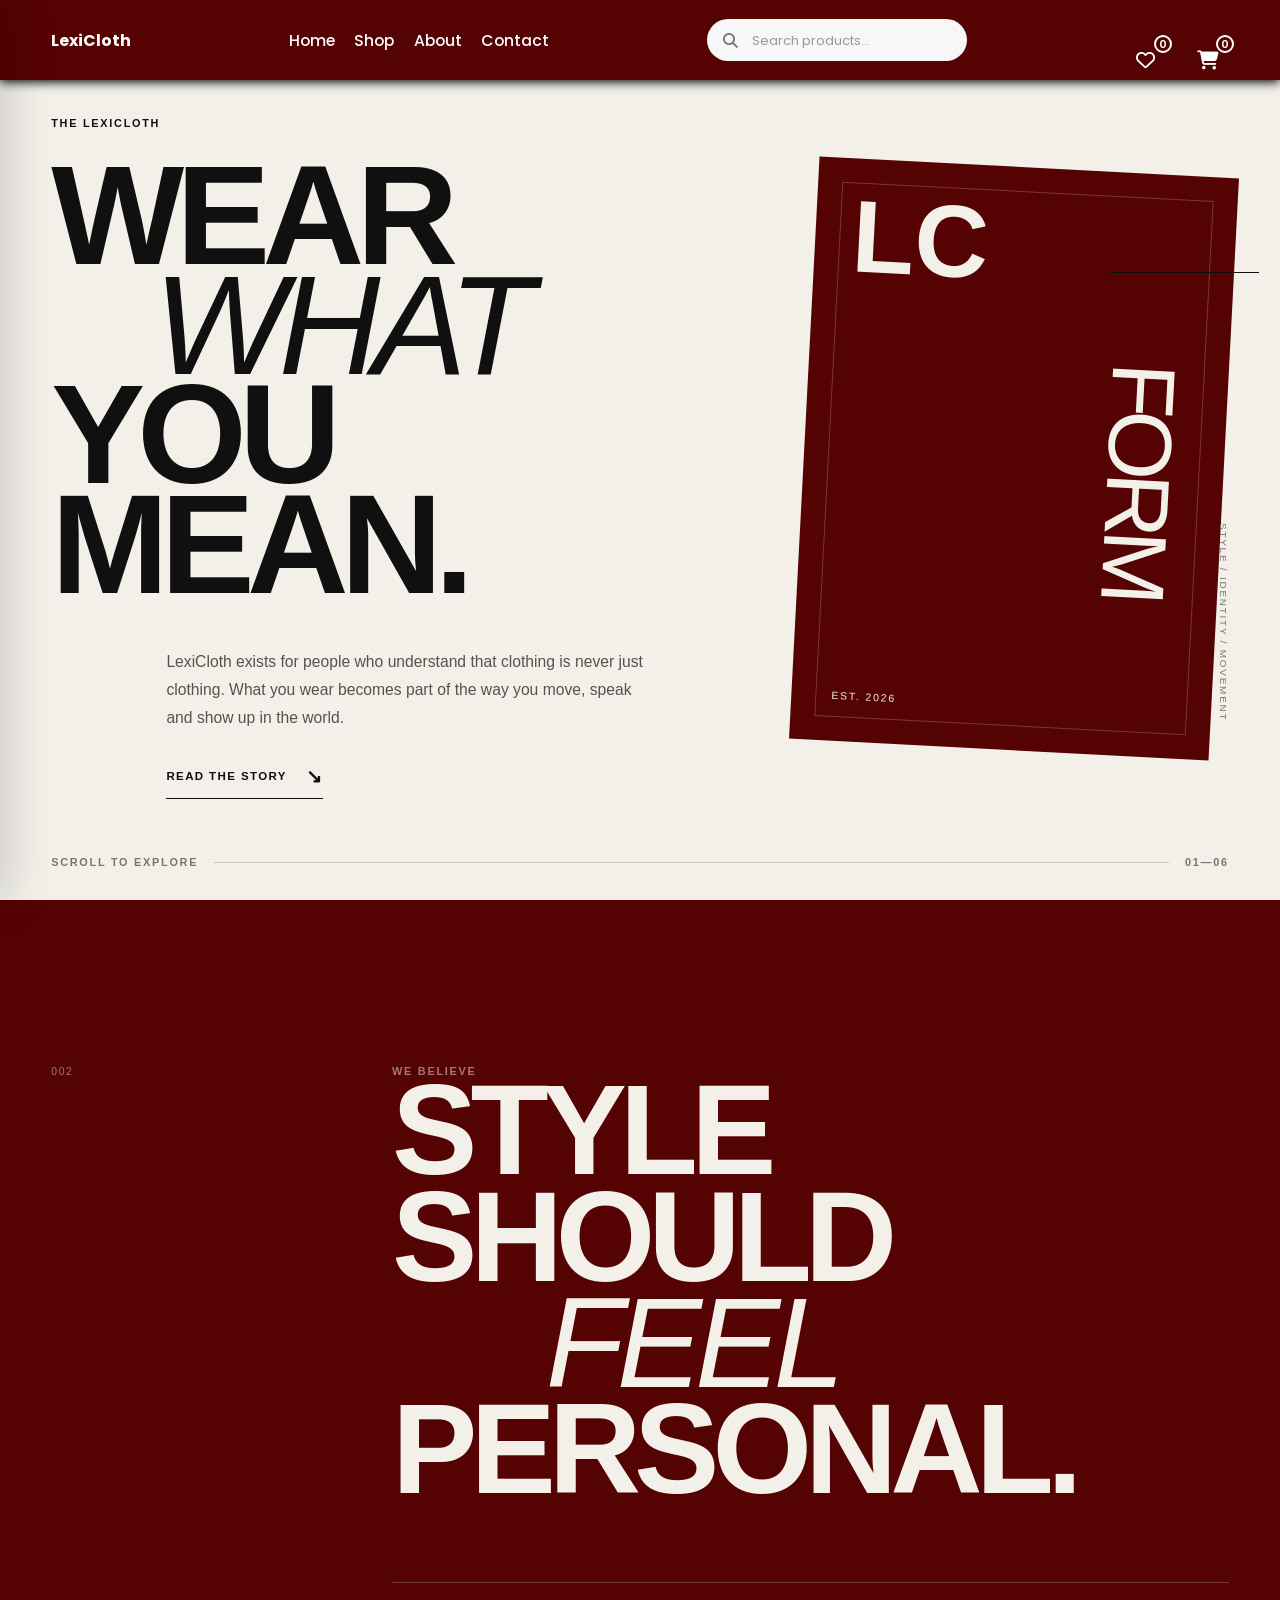
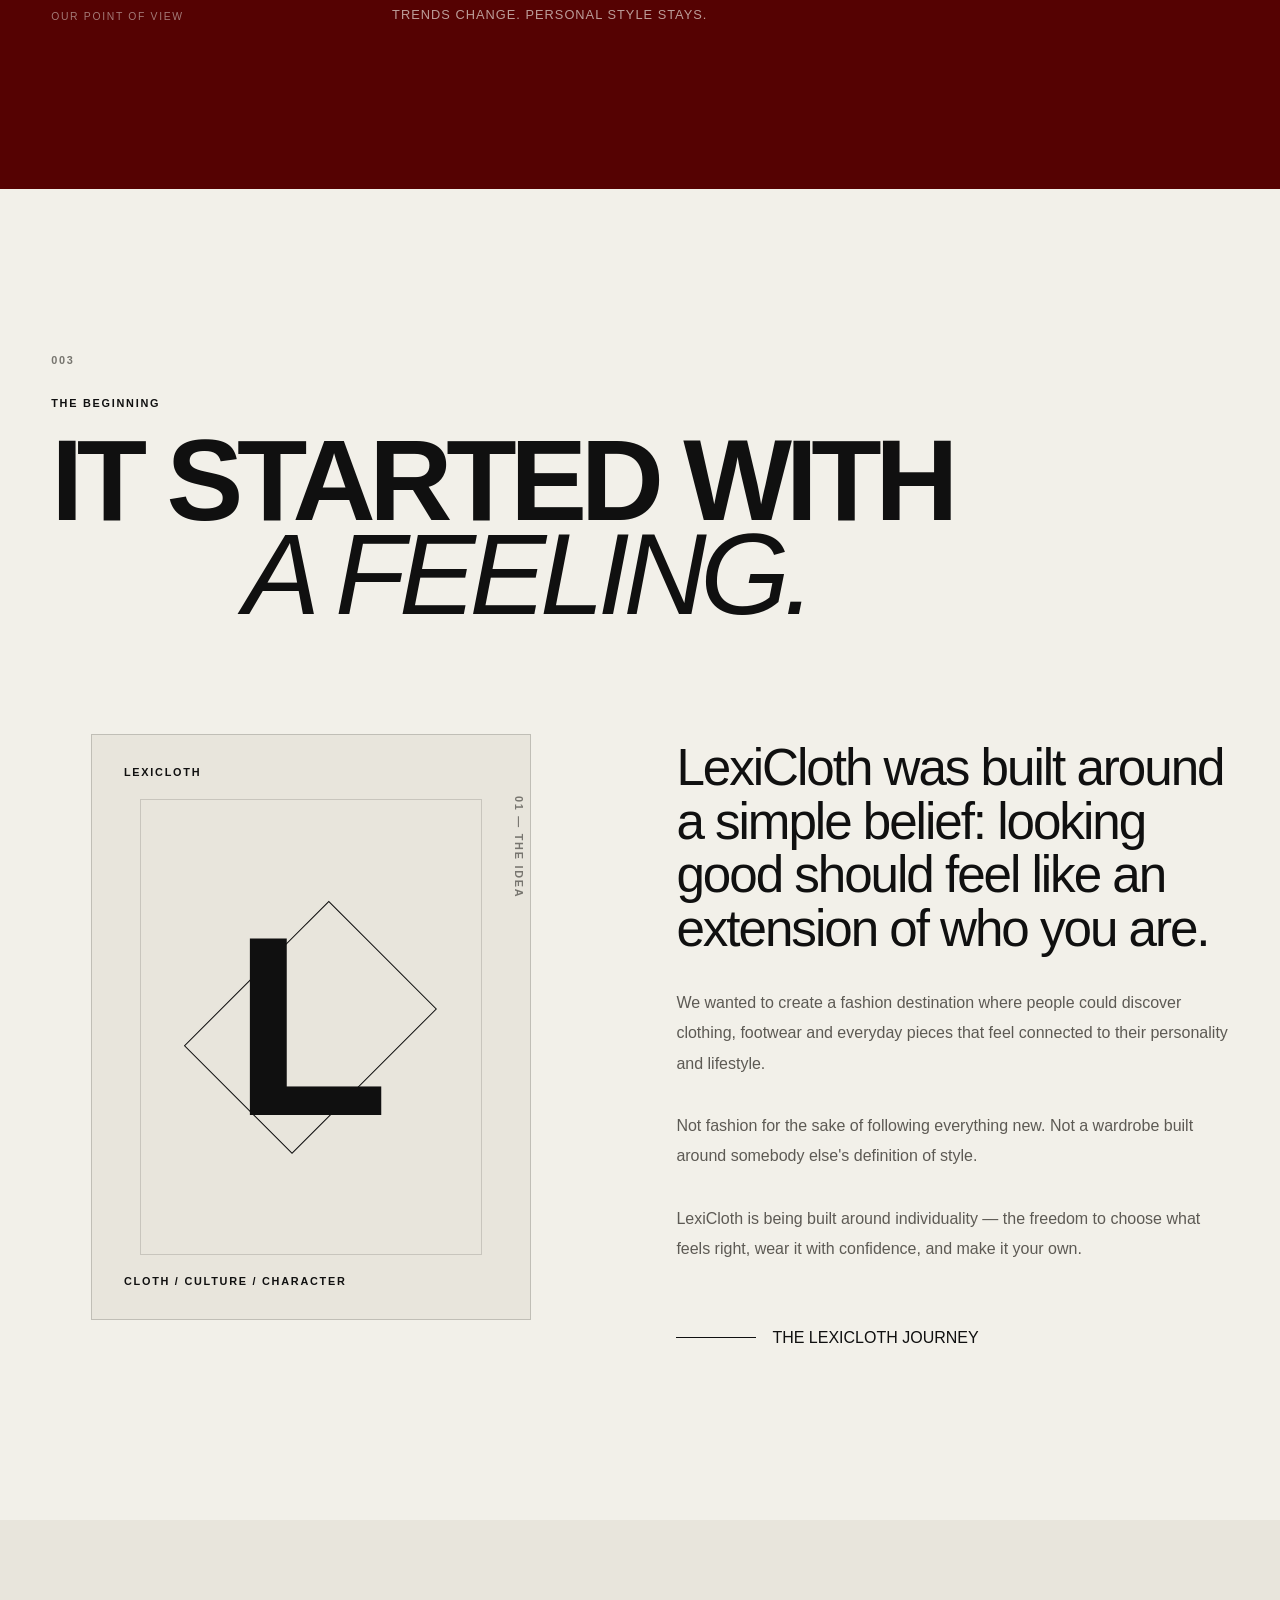
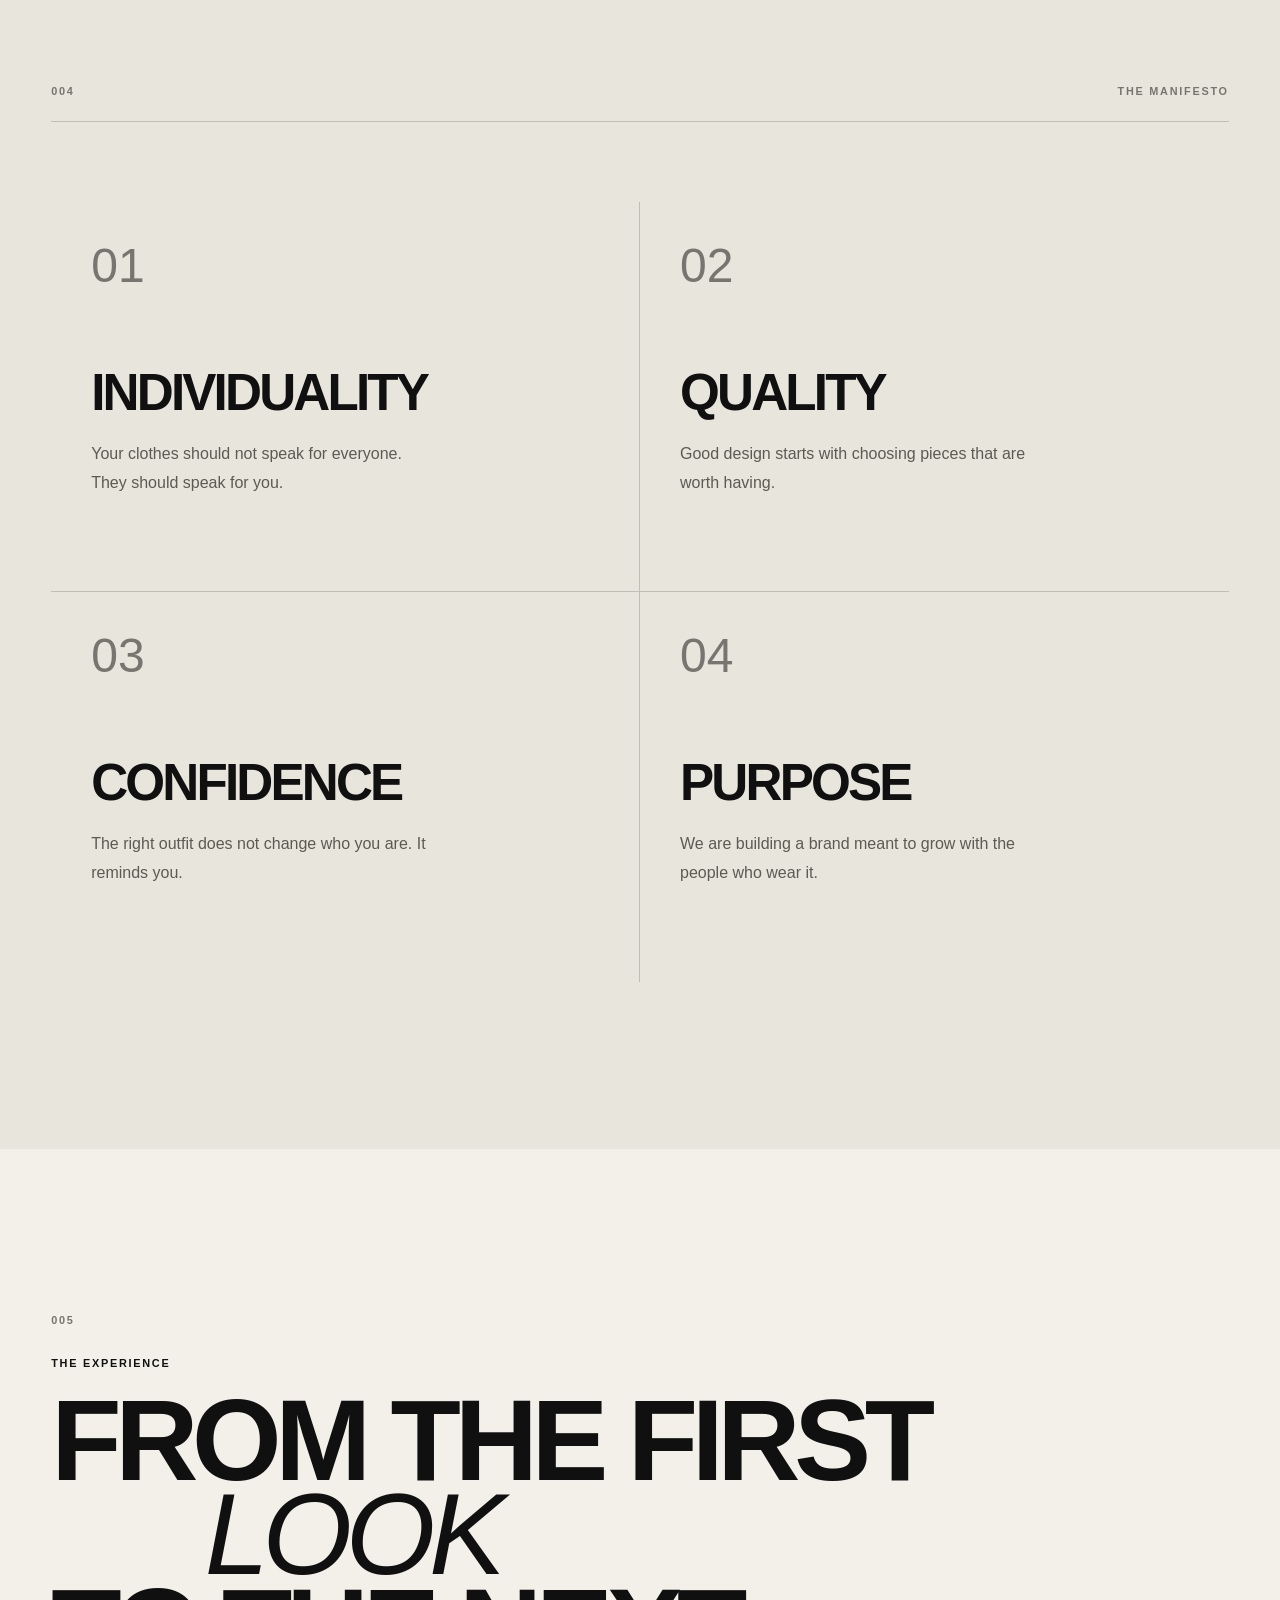
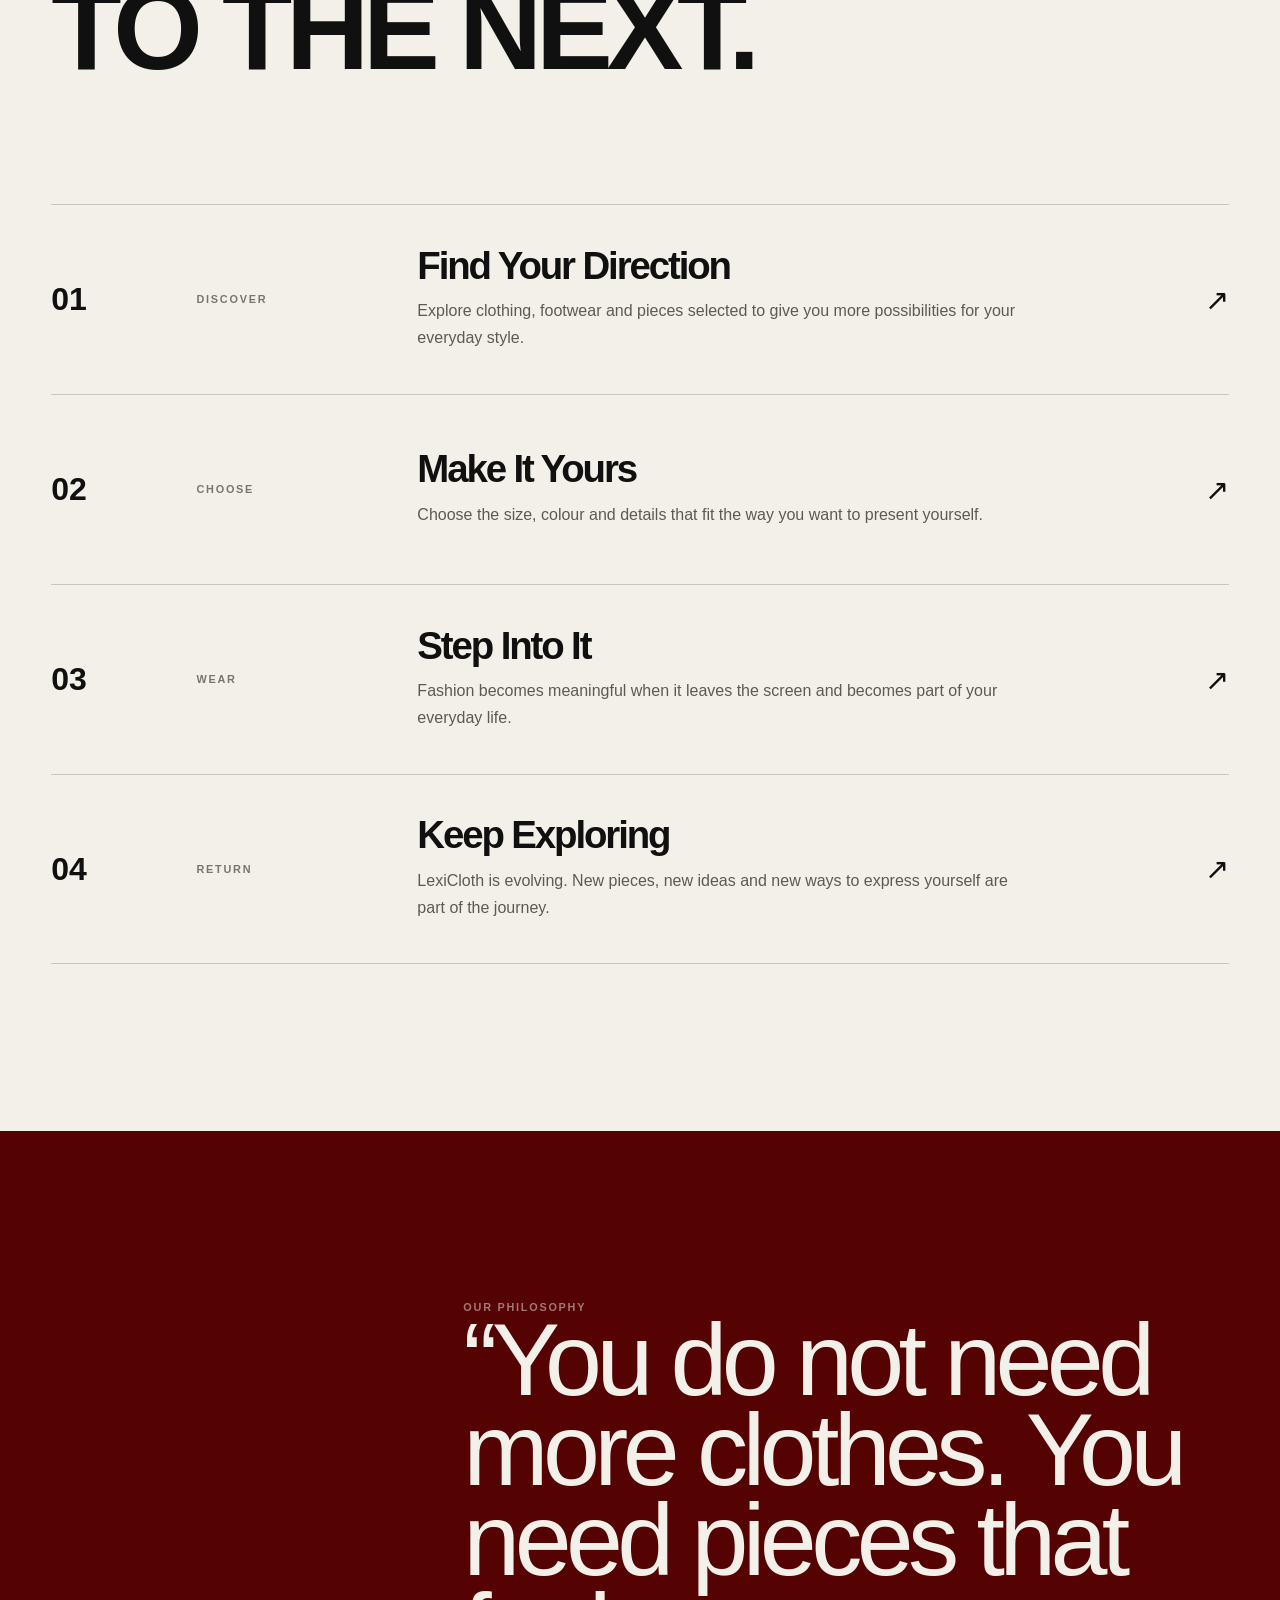
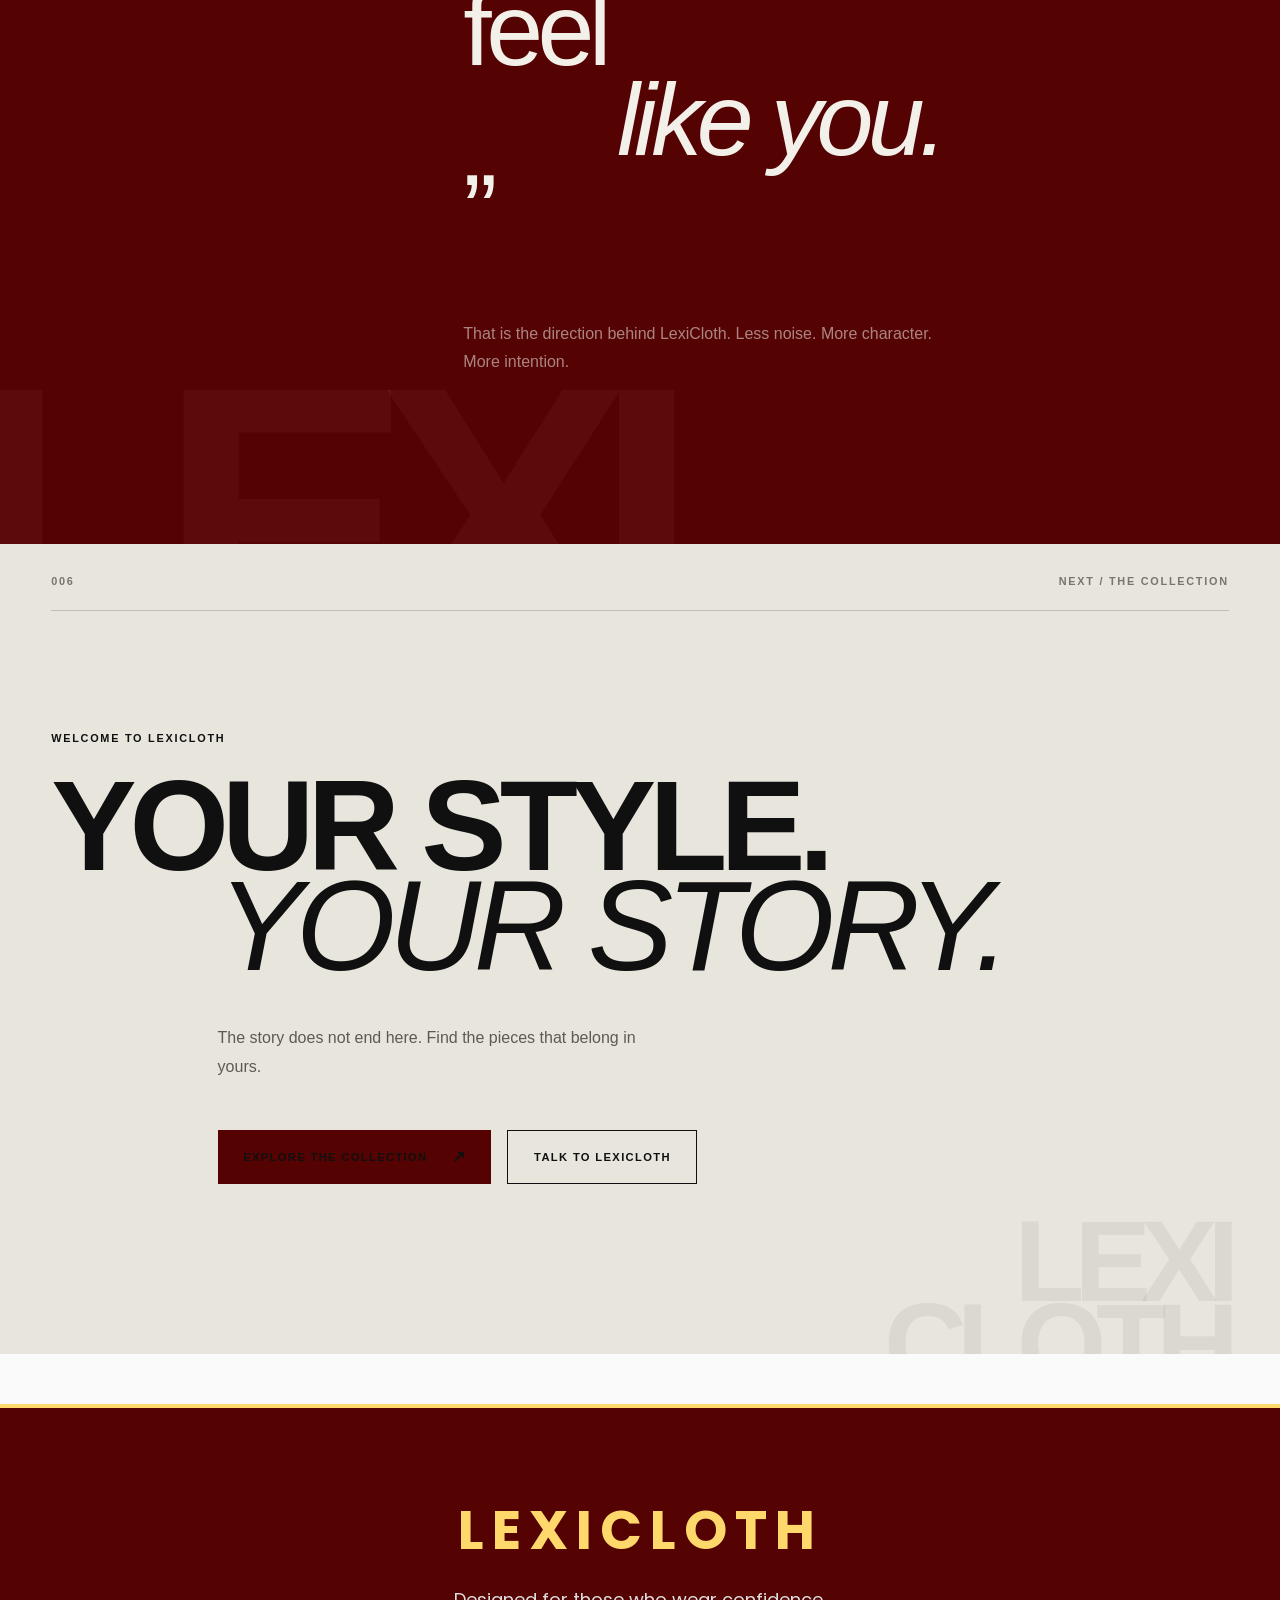
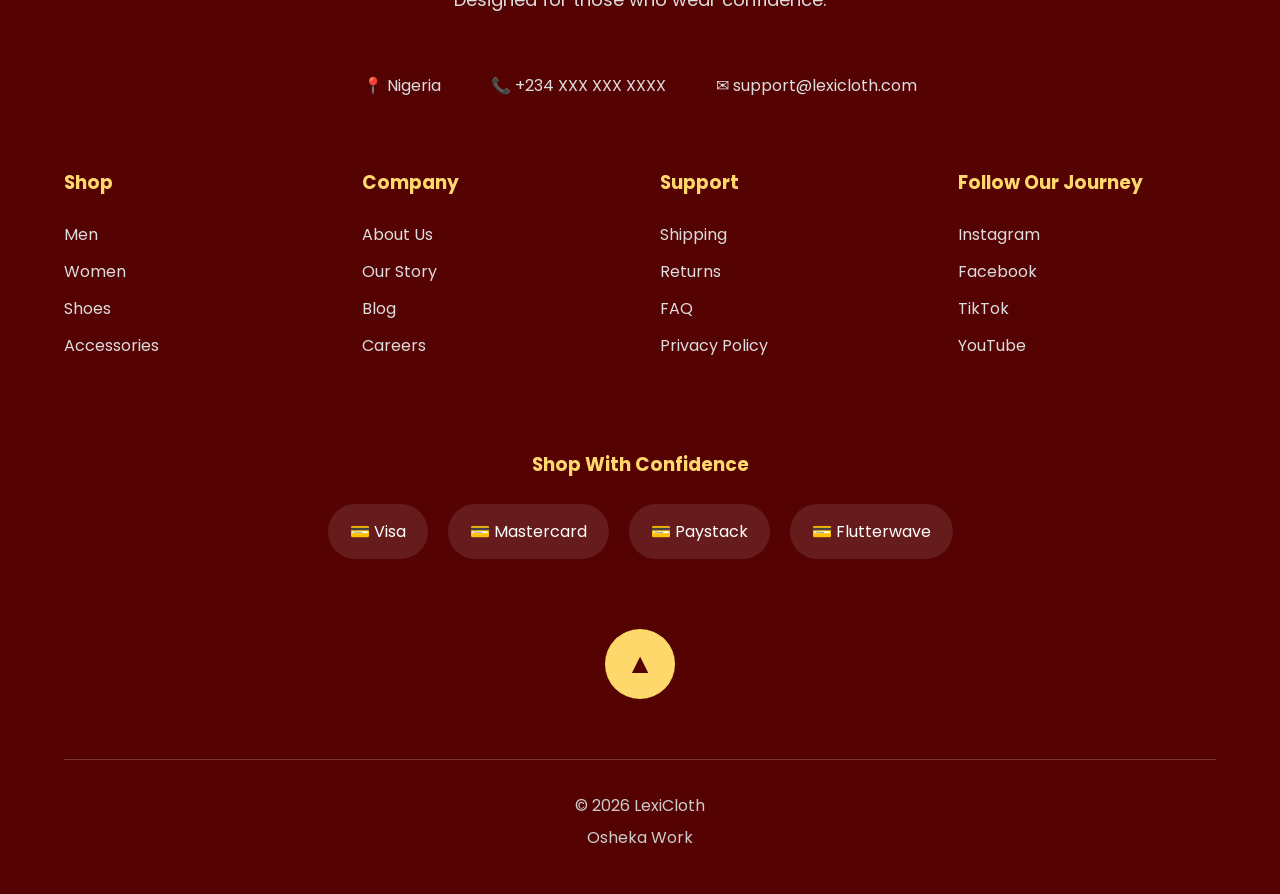
==== commit b7f9bb81: "change" ====
--- a/html/about.html
+++ b/html/about.html
@@ -54,7 +54,7 @@
                 <div class="hero-copy">
 
                     <p class="section-kicker">
-                        THE LEXICLOTH EDIT
+                        THE LEXICLOTH 
                     </p>
 
                     <h1>
--- a/css/pages/about.css
+++ b/css/pages/about.css
@@ -1,1674 +1,1351 @@
 /* 
-   LEXICLOTH — ABOUT PAGE
-   PART 1 — HERO
- */
-
-.about-page {
-
+   LEXICLOTH
+   EDITORIAL ABOUT PAGE
+    */
+
+
+/* 
+   DESIGN TOKENS
+    */
+
+:root {
+
+    --lexi-black: #101010;
+    --lexi-dark: #171717;
+    --lexi-bone: #f2f0e9;
+    --lexi-paper: #e8e5dc;
+    --lexi-white: #faf9f5;
+    --lexi-grey: #77756f;
+    --lexi-line: rgba(16, 16, 16, 0.18);
+    --lexi-dark-line: rgba(242, 240, 233, 0.22);
+
+    --lexi-display:
+        "Arial Narrow",
+        "Helvetica Neue",
+        Arial,
+        sans-serif;
+
+    --lexi-body:
+        Inter,
+        Helvetica,
+        Arial,
+        sans-serif;
+
+    --page-padding: clamp(1.25rem, 4vw, 5rem);
+
+    --section-space:
+        clamp(6rem, 13vw, 12rem);
+
+    --content-width: 1500px;
+}
+
+
+/* 
+   RESET
+    */
+
+.lexi-about,
+.lexi-about *,
+.lexi-about *::before,
+.lexi-about *::after {
+    box-sizing: border-box;
+}
+
+
+.lexi-about {
+    margin: 0;
+    padding: 0;
     width: 100%;
-
     overflow: hidden;
-
-}
-
-
-/* 
-   ABOUT HERO
- */
-
-.about-hero {
-
+    background: var(--lexi-bone);
+    color: var(--lexi-black);
+    font-family: var(--lexi-body);
+}
+
+
+.lexi-about a {
+    color: inherit;
+    text-decoration: none;
+}
+
+
+.lexi-about p,
+.lexi-about h1,
+.lexi-about h2,
+.lexi-about h3 {
+    margin: 0;
+}
+
+
+.lexi-about h1,
+.lexi-about h2,
+.lexi-about h3 {
+    font-family: var(--lexi-display);
+    font-weight: 700;
+    letter-spacing: -0.055em;
+}
+
+
+/* 
+   SMALL EDITORIAL LABELS
+    */
+
+.section-kicker,
+.hero-index,
+.hero-season,
+.hero-bottom,
+.statement-label,
+.section-number,
+.experience-label,
+.manifesto-top,
+.poster-small,
+.poster-bottom,
+.story-side-text,
+.signoff-line,
+.final-top {
+    font-size: 0.68rem;
+    line-height: 1;
+    letter-spacing: 0.16em;
+    text-transform: uppercase;
+    font-weight: 700;
+}
+
+
+/* 
+   HERO
+    */
+
+.editorial-hero {
     position: relative;
-
-    min-height: 560px;
-
+    min-height: 100vh;
+    min-height: 100svh;
+    padding: 1.5rem var(--page-padding) 2rem;
     display: flex;
-
+    flex-direction: column;
+    justify-content: space-between;
+    background: var(--lexi-bone);
+}
+
+
+.editorial-hero-top {
+    width: 100%;
+    display: flex;
+    justify-content: space-between;
     align-items: center;
-
+    padding-bottom: 1.5rem;
+    border-bottom: 1px solid var(--lexi-line);
+}
+
+
+.hero-index,
+.hero-season {
+    color: var(--lexi-grey);
+}
+
+
+.hero-main {
+    width: min(100%, var(--content-width));
+    margin: auto;
+    display: grid;
+    grid-template-columns: minmax(0, 1.2fr) minmax(280px, 0.8fr);
+    gap: clamp(3rem, 8vw, 10rem);
+    align-items: center;
+}
+
+
+.hero-copy {
+    position: relative;
+    z-index: 2;
+}
+
+
+.hero-copy .section-kicker {
+    margin-bottom: 2rem;
+}
+
+
+.hero-copy h1 {
+    max-width: 900px;
+    font-size: clamp(4.8rem, 11vw, 11rem);
+    line-height: 0.78;
+    text-transform: uppercase;
+}
+
+
+.hero-copy h1 span {
+    display: block;
+    margin-left: clamp(2rem, 8vw, 9rem);
+    font-style: italic;
+    font-weight: 400;
+}
+
+
+.hero-description {
+    width: min(100%, 480px);
+    margin-top: 3rem !important;
+    margin-left: clamp(0rem, 9vw, 10rem) !important;
+    color: #55534e;
+    font-size: 0.98rem;
+    line-height: 1.8;
+}
+
+
+.editorial-link {
+    display: inline-flex;
+    align-items: center;
+    gap: 1.2rem;
+    margin-top: 2rem;
+    margin-left: clamp(0rem, 9vw, 10rem);
+    padding-bottom: 0.65rem;
+    border-bottom: 1px solid var(--lexi-black);
+    font-size: 0.72rem;
+    font-weight: 700;
+    letter-spacing: 0.12em;
+    text-transform: uppercase;
+}
+
+
+.link-arrow {
+    font-size: 1.2rem;
+    transition: transform 0.3s ease;
+}
+
+
+.editorial-link:hover .link-arrow {
+    transform: translate(5px, 5px);
+}
+
+
+/* 
+   HERO ART
+    */
+
+.hero-art {
+    position: relative;
+    min-height: 520px;
+    display: flex;
+    align-items: center;
     justify-content: center;
-
-    padding: 90px 7%;
-
+}
+
+
+.hero-art-frame {
+    position: relative;
+    width: min(100%, 420px);
+    aspect-ratio: 0.72;
+    background: #550202;
+    color: var(--lexi-bone);
     overflow: hidden;
-
-    background:
-        linear-gradient(
-            135deg,
-            #ffffff 0%,
-            #faf6f6 52%,
-            #f2e9e9 100%
-        );
-
-    isolation: isolate;
-
-}
-
-
-/* 
-   DECORATIVE BACKGROUND
- */
-
-
-
-
-/* 
-   CONTENT
- */
-
-.about-hero-content {
-
-    width: min(780px, 100%);
-
-    text-align: center;
-
-}
-
-
-/* 
-   EYEBROW
- */
-
-.about-eyebrow {
-
-    display: inline-block;
-
-    margin-bottom: 20px;
-
-    color: #550202;
-
-    font-size: 11px;
-
-    font-weight: 800;
-
-    letter-spacing: 3px;
-
-}
-
-
-/* 
-   HEADING
- */
-
-.about-hero h1 {
-
+    transform: rotate(3deg);
+}
+
+
+.hero-art-frame::before {
+    content: "";
+    position: absolute;
+    inset: 1.5rem;
+    border: 1px solid var(--lexi-dark-line);
+}
+
+
+.art-number {
+    position: absolute;
+    top: 2.3rem;
+    left: 2.3rem;
+    font-family: var(--lexi-display);
+    font-size: clamp(4rem, 8vw, 8rem);
+    line-height: 0.8;
+    font-weight: 700;
+}
+
+
+.art-word {
+    position: absolute;
+    right: -2rem;
+    top: 45%;
+    font-family: var(--lexi-display);
+    font-size: clamp(3rem, 7vw, 7rem);
+    line-height: 1;
+    transform: rotate(90deg);
+    letter-spacing: -0.08em;
+}
+
+
+.art-year {
+    position: absolute;
+    bottom: 2.5rem;
+    left: 2.5rem;
+    font-size: 0.65rem;
+    letter-spacing: 0.18em;
+}
+
+
+.hero-art-line {
+    position: absolute;
+    width: 150px;
+    height: 1px;
+    right: -30px;
+    top: 18%;
+    background: var(--lexi-black);
+}
+
+
+.hero-art-caption {
+    position: absolute;
+    bottom: 5%;
+    right: 0;
+    writing-mode: vertical-rl;
+    font-size: 0.62rem;
+    letter-spacing: 0.18em;
+    color: var(--lexi-grey);
+}
+
+
+.hero-bottom {
+    display: grid;
+    grid-template-columns: auto 1fr auto;
+    gap: 1rem;
+    align-items: center;
+    color: var(--lexi-grey);
+}
+
+
+.scroll-line {
+    height: 1px;
+    width: 100%;
+    background: var(--lexi-line);
+}
+
+
+/* 
+   BRAND STATEMENT
+    */
+
+.brand-statement {
+    min-height: 80vh;
+    padding: var(--section-space) var(--page-padding);
+    display: grid;
+    grid-template-columns: 0.35fr 1fr;
+    gap: 3rem;
+    background: #550202;;
+    color: var(--lexi-bone);
+}
+
+
+.statement-meta {
+    display: flex;
+    justify-content: space-between;
+    flex-direction: column;
+    align-items: flex-start;
+    color: rgba(242, 240, 233, 0.5);
+    font-size: 0.65rem;
+    letter-spacing: 0.16em;
+}
+var
+
+.statement-content {
+    max-width: 1100px;
+    align-self: center;
+}
+
+
+.statement-label {
+    color: rgba(242, 240, 233, 0.5);
+    margin-bottom: 2rem;
+}
+
+
+.statement-content h2 {
+    max-width: 1000px;
+    font-size: clamp(4rem, 10vw, 10rem);
+    line-height: 0.83;
+    text-transform: uppercase;
+}
+
+
+.statement-content h2 em {
+    display: block;
+    margin-left: clamp(2rem, 12vw, 13rem);
+    font-weight: 400;
+}
+
+
+.statement-rule {
+    width: 100%;
+    height: 1px;
+    margin: 5rem 0 1.5rem;
+    background: var(--lexi-dark-line);
+}
+
+
+.statement-text {
+    color: rgba(242, 240, 233, 0.65);
+    font-size: 0.8rem;
+    letter-spacing: 0.08em;
+    text-transform: uppercase;
+}
+
+
+/* 
+   STORY
+    */
+
+.story-section {
+    padding: var(--section-space) var(--page-padding);
+    background: var(--lexi-bone);
+}
+
+
+.story-heading {
+    width: min(100%, var(--content-width));
+    margin: 0 auto 7rem;
+}
+
+
+.section-number {
+    display: block;
+    margin-bottom: 2rem;
+    color: var(--lexi-grey);
+}
+
+
+.story-heading .section-kicker {
+    margin-bottom: 1.5rem;
+}
+
+
+.story-heading h2 {
+    max-width: 1000px;
+    font-size: clamp(4rem, 9vw, 9rem);
+    line-height: 0.82;
+    text-transform: uppercase;
+}
+
+
+.story-heading h2 span {
+    display: block;
+    margin-left: clamp(3rem, 15vw, 16rem);
+    font-style: italic;
+    font-weight: 400;
+}
+
+
+.story-layout {
+    width: min(100%, var(--content-width));
+    margin: auto;
+    display: grid;
+    grid-template-columns: minmax(300px, 0.9fr) minmax(300px, 1fr);
+    gap: clamp(4rem, 10vw, 12rem);
+    align-items: center;
+}
+
+
+/* 
+   STORY VISUAL
+    */
+
+.story-visual {
+    position: relative;
+    min-height: 620px;
+}
+
+
+.story-poster {
+    position: relative;
+    width: min(100%, 440px);
+    aspect-ratio: 0.75;
+    margin-left: 8%;
+    background: var(--lexi-paper);
+    border: 1px solid var(--lexi-line);
+    display: flex;
+    align-items: center;
+    justify-content: center;
+    overflow: hidden;
+}
+
+
+.story-poster::before {
+    content: "";
+    position: absolute;
+    width: 78%;
+    height: 78%;
+    border: 1px solid rgba(16, 16, 16, 0.15);
+}
+
+
+.story-poster::after {
+    content: "";
+    position: absolute;
+    width: 35%;
+    height: 35%;
+    border: 1px solid var(--lexi-black);
+    transform: rotate(45deg);
+}
+
+
+.story-poster strong {
+    position: relative;
+    z-index: 2;
+    font-family: var(--lexi-display);
+    font-size: clamp(9rem, 20vw, 19rem);
+    line-height: 0.7;
+    font-weight: 700;
+}
+
+
+.poster-small {
+    position: absolute;
+    top: 2rem;
+    left: 2rem;
+    z-index: 3;
+}
+
+
+.poster-bottom {
+    position: absolute;
+    bottom: 2rem;
+    left: 2rem;
+    z-index: 3;
+}
+
+
+.story-side-text {
+    position: absolute;
+    right: 5%;
+    top: 10%;
+    writing-mode: vertical-rl;
+    color: var(--lexi-grey);
+}
+
+
+.story-copy {
+    max-width: 650px;
+}
+
+
+.story-lead {
+    font-family: var(--lexi-display);
+    font-size: clamp(2rem, 4vw, 4rem) !important;
+    line-height: 1.05 !important;
+    letter-spacing: -0.04em;
+    color: var(--lexi-black) !important;
+}
+
+
+.story-copy p {
+    margin-bottom: 2rem;
+    color: #5d5a54;
+    font-size: 1rem;
+    line-height: 1.9;
+}
+
+
+.story-signoff {
+    display: flex;
+    align-items: center;
+    gap: 1rem;
+    margin-top: 4rem;
+}
+
+
+.signoff-line {
+    width: 80px;
+    height: 1px;
+    background: var(--lexi-black);
+}
+
+
+/* 
+   MANIFESTO
+    */
+
+.manifesto-section {
+    padding: var(--section-space) var(--page-padding);
+    background: var(--lexi-paper);
+}
+
+
+.manifesto-top {
+    width: min(100%, var(--content-width));
+    margin: auto;
+    display: flex;
+    justify-content: space-between;
+    padding-bottom: 1.5rem;
+    border-bottom: 1px solid var(--lexi-line);
+    color: var(--lexi-grey);
+}
+
+
+.manifesto-grid {
+    width: min(100%, var(--content-width));
+    margin: 5rem auto 0;
+    display: grid;
+    grid-template-columns: repeat(2, 1fr);
+}
+
+
+.manifesto-item {
+    min-height: 390px;
+    padding: 2.5rem;
+    border-right: 1px solid var(--lexi-line);
+    border-bottom: 1px solid var(--lexi-line);
+}
+
+
+.manifesto-item:nth-child(2n) {
+    border-right: 0;
+}
+
+
+.manifesto-item:nth-child(3),
+.manifesto-item:nth-child(4) {
+    border-bottom: 0;
+}
+
+
+.manifesto-number {
+    display: block;
+    margin-bottom: 5rem;
+    color: var(--lexi-grey);
+    font-family: var(--lexi-display);
+    font-size: 3rem;
+    line-height: 1;
+}
+
+
+.manifesto-item h3 {
+    margin-bottom: 1.5rem;
+    font-size: clamp(2rem, 4vw, 4rem);
+    line-height: 0.9;
+}
+
+
+.manifesto-item p {
+    max-width: 350px;
+    color: #5d5a54;
+    line-height: 1.8;
+}
+
+
+/* 
+   EXPERIENCE
+    */
+
+.experience-section {
+    padding: var(--section-space) var(--page-padding);
+    background: var(--lexi-bone);
+}
+
+
+.experience-intro {
+    width: min(100%, var(--content-width));
+    margin: auto;
+}
+
+
+.experience-intro .section-kicker {
+    margin-bottom: 1.5rem;
+}
+
+
+.experience-intro h2 {
+    max-width: 900px;
+    font-size: clamp(4rem, 9vw, 9rem);
+    line-height: 0.82;
+    text-transform: uppercase;
+}
+
+
+.experience-intro h2 span {
+    display: block;
+    margin-left: clamp(3rem, 12vw, 13rem);
+    font-style: italic;
+    font-weight: 400;
+}
+
+
+.experience-list {
+    width: min(100%, var(--content-width));
+    margin: 8rem auto 0;
+}
+
+
+.experience-row {
+    min-height: 190px;
+    display: grid;
+    grid-template-columns: 0.15fr 0.25fr 1fr auto;
+    gap: 2rem;
+    align-items: center;
+    border-top: 1px solid var(--lexi-line);
+    transition:
+        padding 0.4s ease,
+        background 0.4s ease;
+}
+
+
+.experience-row:last-child {
+    border-bottom: 1px solid var(--lexi-line);
+}
+
+
+.experience-row:hover {
+    padding-left: 1.5rem;
+    padding-right: 1.5rem;
+    background: var(--lexi-paper);
+}
+
+
+.experience-number {
+    font-family: var(--lexi-display);
+    font-size: 2rem;
+    font-weight: 700;
+}
+
+
+.experience-label {
+    color: var(--lexi-grey);
+}
+
+
+.experience-body h3 {
+    margin-bottom: 0.8rem;
+    font-size: clamp(1.7rem, 3vw, 3rem);
+    line-height: 0.95;
+}
+
+
+.experience-body p {
+    max-width: 600px;
+    color: #5d5a54;
+    line-height: 1.7;
+}
+
+
+.experience-arrow {
+    font-size: 1.8rem;
+    transition: transform 0.3s ease;
+}
+
+
+.experience-row:hover .experience-arrow {
+    transform: translate(5px, -5px);
+}
+
+
+/* 
+   PHILOSOPHY
+    */
+
+.philosophy-section {
+    position: relative;
+    min-height: 90vh;
+    padding: var(--section-space) var(--page-padding);
+    display: grid;
+    grid-template-columns: 0.7fr 1.3fr;
+    align-items: center;
+    overflow: hidden;
+    background: #550202;
+    color: var(--lexi-bone);
+}
+
+
+.philosophy-mark {
+    position: absolute;
+    left: -3vw;
+    bottom: -8vw;
+    font-family: var(--lexi-display);
+    font-size: clamp(12rem, 30vw, 32rem);
+    line-height: 0.65;
+    font-weight: 700;
+    letter-spacing: -0.1em;
+    color: rgba(242, 240, 233, 0.035);
+}
+
+
+.philosophy-content {
+    position: relative;
+    z-index: 2;
+    grid-column: 2;
+    max-width: 1000px;
+}
+
+
+.philosophy-content .section-kicker {
+    margin-bottom: 3rem;
+    color: rgba(242, 240, 233, 0.5);
+}
+
+
+.philosophy-content blockquote {
     margin: 0;
-
-    color: #171717;
-
-    font-size: clamp(
-        46px,
-        7vw,
-        82px
-    );
-
-    font-weight: 850;
-
-    line-height: 0.98;
-
-    letter-spacing: -3px;
-
-}
-
-
-.about-hero h1 span {
-
+    font-family: var(--lexi-display);
+    font-size: clamp(3.5rem, 8vw, 8rem);
+    line-height: 0.88;
+    letter-spacing: -0.055em;
+}
+
+
+.philosophy-content blockquote span {
     display: block;
-
-    color: #550202;
-
-}
-
-
-/* 
-   DESCRIPTION
- */
-
-.about-hero p {
-
-    max-width: 650px;
-
-    margin: 27px auto 0;
-
-    color: #686868;
-
-    font-size: 16px;
-
-    line-height: 1.85;
-
-}
-
-
-/* 
-   BUTTON
- */
-
-.about-hero-btn {
-
+    margin-left: clamp(2rem, 12vw, 12rem);
+    font-style: italic;
+    font-weight: 400;
+}
+
+
+.philosophy-content > p {
+    max-width: 500px;
+    margin-top: 4rem;
+    color: rgba(242, 240, 233, 0.55);
+    line-height: 1.8;
+}
+
+
+/* 
+   FINAL CTA
+    */
+
+.final-section {
+    position: relative;
+    min-height: 90vh;
+    padding: 2rem var(--page-padding) 3rem;
+    display: flex;
+    flex-direction: column;
+    justify-content: space-between;
+    background: var(--lexi-paper);
+    overflow: hidden;
+}
+
+
+.final-top {
+    display: flex;
+    justify-content: space-between;
+    padding-bottom: 1.5rem;
+    border-bottom: 1px solid var(--lexi-line);
+    color: var(--lexi-grey);
+}
+
+
+.final-content {
+    position: relative;
+    z-index: 2;
+    width: min(100%, 1200px);
+    margin: auto 0;
+}
+
+
+.final-content .section-kicker {
+    margin-bottom: 2rem;
+}
+
+
+.final-content h2 {
+    max-width: 1000px;
+    font-size: clamp(4.5rem, 10vw, 11rem);
+    line-height: 0.78;
+    text-transform: uppercase;
+}
+
+
+.final-content h2 span {
+    display: block;
+    margin-left: clamp(3rem, 13vw, 14rem);
+    font-style: italic;
+    font-weight: 400;
+}
+
+
+.final-description {
+    max-width: 420px;
+    margin-top: 3rem !important;
+    margin-left: clamp(0rem, 13vw, 14rem) !important;
+    color: #5d5a54;
+    line-height: 1.8;
+}
+
+
+.final-actions {
+    display: flex;
+    flex-wrap: wrap;
+    gap: 1rem;
+    margin-top: 3rem;
+    margin-left: clamp(0rem, 13vw, 14rem);
+}
+
+
+.final-primary,
+.final-secondary {
     display: inline-flex;
-
     align-items: center;
-
     justify-content: center;
-
-    min-height: 48px;
-
-    margin-top: 34px;
-
-    padding: 0 28px;
-
-    border-radius: 999px;
-
+    min-height: 54px;
+    padding: 0 1.6rem;
+    font-size: 0.7rem;
+    font-weight: 700;
+    letter-spacing: 0.12em;
+    text-transform: uppercase;
+    transition:
+        background 0.3s ease,
+        color 0.3s ease;
+}
+
+
+.final-primary {
+    gap: 1.5rem;
     background: #550202;
-
-    color: #ffffff;
-
-    text-decoration: none;
-
-    font-size: 13px;
-
-    font-weight: 750;
-
-    box-shadow:
-        0 12px 28px
-        rgba(85, 2, 2, 0.18);
-
-    transition:
-        transform 0.25s ease,
-        background 0.25s ease,
-        box-shadow 0.25s ease;
-
-}
-
-
-.about-hero-btn:hover {
-
-    transform: translateY(-3px);
-
-    background: #3f0101;
-
-    box-shadow:
-        0 16px 34px
-        rgba(85, 2, 2, 0.25);
-
-}
-
-
-/* 
-   BRAND MARK
- */
-
-.about-hero-mark {
-
+    color: #fff;
+}
+
+
+.final-primary:hover {
+    background: #550202;
+}
+
+
+.final-primary span {
+    font-size: 1rem;
+}
+
+
+.final-secondary {
+    border: 1px solid var(--lexi-black);
+}
+
+
+.final-secondary:hover {
+    background: #550202;
+    color: var(--lexi-bone);
+}
+
+
+.final-brand {
     position: absolute;
-
-    right: 7%;
-
-    bottom: 12%;
-
-    width: 125px;
-
-    height: 125px;
-
+    right: var(--page-padding);
+    bottom: -2rem;
     display: flex;
-
     flex-direction: column;
-
-    align-items: center;
-
-    justify-content: center;
-
-    border: 1px solid
-        rgba(85, 2, 2, 0.15);
-
-    border-radius: 50%;
-
-    color: rgba(85, 2, 2, 0.3);
-
-}
-
-
-.about-hero-mark span {
-
-    font-size: 25px;
-
-    font-weight: 850;
-
-    letter-spacing: 3px;
-
-}
-
-
-.about-hero-mark small {
-
-    margin-top: 5px;
-
-    font-size: 8px;
-
-    font-weight: 800;
-
-    letter-spacing: 2px;
-
+    align-items: flex-end;
+    font-family: var(--lexi-display);
+    font-size: clamp(4rem, 9vw, 10rem);
+    line-height: 0.72;
+    letter-spacing: -0.09em;
+    font-weight: 700;
+    color: rgba(16, 16, 16, 0.06);
 }
 
 
 /* 
    TABLET
- */
-
-@media (max-width: 768px) {
-
-    .about-hero {
-
+    */
+
+@media (max-width: 1000px) {
+
+    .hero-main {
+        grid-template-columns: 1fr;
+        gap: 5rem;
+    }
+
+
+    .hero-art {
+        min-height: 450px;
+    }
+
+
+    .hero-art-frame {
+        width: min(65%, 380px);
+    }
+
+
+    .brand-statement {
+        grid-template-columns: 1fr;
+    }
+
+
+    .statement-meta {
+        flex-direction: row;
+        justify-content: space-between;
+    }
+
+
+    .story-layout {
+        grid-template-columns: 1fr;
+    }
+
+
+    .story-visual {
+        min-height: 600px;
+    }
+
+
+    .story-poster {
+        margin-left: 12%;
+    }
+
+
+    .philosophy-section {
+        grid-template-columns: 1fr;
+    }
+
+
+    .philosophy-content {
+        grid-column: 1;
+    }
+
+
+    .experience-row {
+        grid-template-columns: 0.15fr 0.25fr 1fr auto;
+    }
+
+}
+
+
+/* 
+   MOBILE
+    */
+
+@media (max-width: 700px) {
+
+    :root {
+        --page-padding: 1.15rem;
+        --section-space: 5.5rem;
+    }
+
+
+    /* HERO */
+
+    .editorial-hero {
+        min-height: auto;
+        padding-top: 1rem;
+    }
+
+
+    .editorial-hero-top {
+        padding-bottom: 1rem;
+    }
+
+
+    .hero-main {
+        margin-top: 6rem;
+        gap: 4rem;
+    }
+
+
+    .hero-copy h1 {
+        font-size: clamp(4rem, 20vw, 7rem);
+        line-height: 0.79;
+    }
+
+
+    .hero-copy h1 span {
+        margin-left: 1.5rem;
+    }
+
+
+    .hero-description {
+        margin-left: 1.5rem !important;
+        margin-top: 2.5rem !important;
+        font-size: 0.9rem;
+    }
+
+
+    .editorial-link {
+        margin-left: 1.5rem;
+    }
+
+
+    .hero-art {
+        min-height: 420px;
+    }
+
+
+    .hero-art-frame {
+        width: 70%;
+    }
+
+
+    .hero-art-line {
+        width: 70px;
+        right: 0;
+    }
+
+
+    .hero-art-caption {
+        right: 0;
+    }
+
+
+    .hero-bottom {
+        margin-top: 5rem;
+        font-size: 0.58rem;
+    }
+
+
+    /* STATEMENT */
+
+    .brand-statement {
+        min-height: auto;
+    }
+
+
+    .statement-content h2 {
+        font-size: clamp(3.8rem, 18vw, 6rem);
+    }
+
+
+    .statement-content h2 em {
+        margin-left: 1.5rem;
+    }
+
+
+    .statement-rule {
+        margin-top: 3rem;
+    }
+
+
+    /* STORY */
+
+    .story-heading {
+        margin-bottom: 4rem;
+    }
+
+
+    .story-heading h2 {
+        font-size: clamp(3.8rem, 17vw, 6rem);
+    }
+
+
+    .story-heading h2 span {
+        margin-left: 1.5rem;
+    }
+
+
+    .story-visual {
         min-height: 500px;
-
-        padding: 75px 6%;
-
-    }
-
-
-    .about-hero-mark {
-
-        right: 5%;
-
-        bottom: 7%;
-
-        width: 90px;
-
-        height: 90px;
-
-    }
-
-
-    .about-hero-mark span {
-
-        font-size: 19px;
-
-    }
-
-}
-
-
-/* 
-   MOBILE
- */
-
-@media (max-width: 480px) {
-
-    .about-hero {
-
-        min-height: 480px;
-
-        padding: 65px 20px;
-
-    }
-
-
-    .about-hero h1 {
-
-        font-size: 46px;
-
-        letter-spacing: -2px;
-
-    }
-
-
-    .about-hero p {
-
-        font-size: 14px;
-
-        line-height: 1.75;
-
-    }
-
-
-    .about-hero-btn {
-
+    }
+
+
+    .story-poster {
+        width: 75%;
+        margin-left: 5%;
+    }
+
+
+    .story-side-text {
+        right: 0;
+    }
+
+
+    .story-copy {
+        padding-top: 1rem;
+    }
+
+
+    .story-lead {
+        font-size: 2.2rem !important;
+    }
+
+
+    /* MANIFESTO */
+
+    .manifesto-grid {
+        grid-template-columns: 1fr;
+        margin-top: 3rem;
+    }
+
+
+    .manifesto-item,
+    .manifesto-item:nth-child(3),
+    .manifesto-item:nth-child(4) {
+        min-height: 300px;
+        border-right: 0;
+        border-bottom: 1px solid var(--lexi-line);
+    }
+
+
+    .manifesto-item:last-child {
+        border-bottom: 0;
+    }
+
+
+    .manifesto-number {
+        margin-bottom: 3rem;
+    }
+
+
+    /* EXPERIENCE */
+
+    .experience-intro h2 {
+        font-size: clamp(3.8rem, 17vw, 6rem);
+    }
+
+
+    .experience-intro h2 span {
+        margin-left: 1.5rem;
+    }
+
+
+    .experience-list {
+        margin-top: 5rem;
+    }
+
+
+    .experience-row {
+        min-height: auto;
+        padding: 2rem 0;
+        grid-template-columns: 45px 1fr auto;
+        gap: 1rem;
+        align-items: start;
+    }
+
+
+    .experience-number {
+        grid-column: 1;
+        grid-row: 1;
+    }
+
+
+    .experience-label {
+        grid-column: 2;
+        grid-row: 1;
+        align-self: center;
+    }
+
+
+    .experience-body {
+        grid-column: 2 / 4;
+        grid-row: 2;
+        padding-top: 1rem;
+    }
+
+
+    .experience-arrow {
+        grid-column: 3;
+        grid-row: 1;
+    }
+
+
+    .experience-row:hover {
+        padding-left: 0.5rem;
+        padding-right: 0.5rem;
+    }
+
+
+    /* PHILOSOPHY */
+
+    .philosophy-section {
+        min-height: 80vh;
+    }
+
+
+    .philosophy-content blockquote {
+        font-size: clamp(3.3rem, 16vw, 6rem);
+    }
+
+
+    .philosophy-content blockquote span {
+        margin-left: 1.5rem;
+    }
+
+
+    .philosophy-mark {
+        font-size: 60vw;
+        bottom: 0;
+    }
+
+
+    /* FINAL */
+
+    .final-section {
+        min-height: 80vh;
+    }
+
+
+    .final-content h2 {
+        font-size: clamp(4rem, 18vw, 6.5rem);
+    }
+
+
+    .final-content h2 span {
+        margin-left: 1.5rem;
+    }
+
+
+    .final-description {
+        margin-left: 1.5rem !important;
+    }
+
+
+    .final-actions {
+        margin-left: 1.5rem;
+        flex-direction: column;
+        align-items: flex-start;
+    }
+
+
+    .final-primary,
+    .final-secondary {
         width: 100%;
-
-        max-width: 280px;
-
-    }
-
-
-    .about-hero-mark {
-
-        display: none;
-
-    }
-
-}
-
-/* 
-   PART 2 — OUR STORY
- */
-
-.about-story {
-
-    display: grid;
-
-    grid-template-columns:
-        minmax(0, 0.9fr)
-        minmax(0, 1.1fr);
-
-    gap: 80px;
-
-    align-items: center;
-
-    max-width: 1250px;
-
-    margin: 0 auto;
-
-    padding: 110px 7%;
-
-}
-
-
-/* 
-   VISUAL
- */
-
-.about-story-visual {
-
-    min-height: 500px;
-
-    display: flex;
-
-    align-items: center;
-
-    justify-content: center;
-
-}
-
-
-/* 
-   STORY FRAME
- */
-
-.story-frame {
-
-    position: relative;
-
-    width: min(390px, 100%);
-
-    aspect-ratio: 4 / 5;
-
-    display: flex;
-
-    flex-direction: column;
-
-    align-items: center;
-
-    justify-content: center;
-
-    border-radius: 20px;
-
-    background:
-        linear-gradient(
-            145deg,
-            #550202,
-            #2d0101
-        );
-
-    box-shadow:
-        0 25px 60px
-        rgba(85, 2, 2, 0.20);
-
-    overflow: hidden;
-
-}
-
-
-/* Decorative circles */
-
-
-
-/* Main initials */
-
-.story-initial {
-
-    position: relative;
-
-    z-index: 1;
-
-    color: #ffffff;
-
-    font-size: clamp(
-        60px,
-        8vw,
-        100px
-    );
-
-    font-weight: 850;
-
-    letter-spacing: 8px;
-
-}
-
-
-/* Year */
-
-.story-year {
-
-    position: relative;
-
-    z-index: 1;
-
-    margin-top: 12px;
-
-    color:
-        rgba(255, 255, 255, 0.65);
-
-    font-size: 10px;
-
-    font-weight: 700;
-
-    letter-spacing: 4px;
-
-}
-
-
-/* 
-   CONTENT
- */
-
-.about-story-content {
-
-    max-width: 620px;
-
-}
-
-
-.about-story-content h2 {
-
-    margin: 0;
-
-    color: #171717;
-
-    font-size: clamp(
-        36px,
-        5vw,
-        58px
-    );
-
-    font-weight: 800;
-
-    line-height: 1.05;
-
-    letter-spacing: -2px;
-
-}
-
-
-.about-story-content h2 span {
-
-    display: block;
-
-    color: #550202;
-
-}
-
-
-.about-story-content p {
-
-    margin: 20px 0 0;
-
-    color: #686868;
-
-    font-size: 15px;
-
-    line-height: 1.9;
-
-}
-
-
-/* 
-   SIGNATURE
- */
-
-.story-signature {
-
-    display: flex;
-
-    align-items: center;
-
-    gap: 14px;
-
-    margin-top: 32px;
-
-    color: #550202;
-
-    font-size: 11px;
-
-    font-weight: 800;
-
-    letter-spacing: 1.5px;
-
-    text-transform: uppercase;
-
-}
-
-
-.signature-line {
-
-    width: 42px;
-
-    height: 1px;
-
-    background: #550202;
-
-}
-
-
-/* 
-   TABLET
- */
-
-@media (max-width: 850px) {
-
-    .about-story {
-
-        grid-template-columns: 1fr;
-
-        gap: 50px;
-
-        padding: 85px 6%;
-
-    }
-
-
-    .about-story-visual {
-
-        min-height: auto;
-
-    }
-
-
-    .story-frame {
-
-        width: min(
-            380px,
-            80%
-        );
-
-    }
-
-
-    .about-story-content {
-
-        max-width: 700px;
-
-        margin: 0 auto;
-
-        text-align: center;
-
-    }
-
-
-    .story-signature {
-
-        justify-content: center;
-
-    }
-
-}
-
-
-/* 
-   MOBILE
- */
-
-@media (max-width: 480px) {
-
-    .about-story {
-
-        padding: 70px 20px;
-
-        gap: 38px;
-
-    }
-
-
-    .story-frame {
-
-        width: 100%;
-
-        max-width: 300px;
-
-    }
-
-
-    .about-story-content h2 {
-
-        font-size: 38px;
-
-        letter-spacing: -1.5px;
-
-    }
-
-
-    .about-story-content p {
-
-        font-size: 14px;
-
-        line-height: 1.8;
-
-    }
-
-}
-
-
-/* 
-   PART 3 — WHAT LEXICLOTH STANDS FOR
- */
-
-.about-values {
-
-    padding: 110px 7%;
-
-    background: #faf7f7;
-
-    border-top: 1px solid
-        rgba(85, 2, 2, 0.06);
-
-}
-
-
-/* 
-   HEADING
- */
-
-.about-values-heading {
-
-    max-width: 700px;
-
-    margin: 0 auto 60px;
-
-    text-align: center;
-
-}
-
-
-.about-values-heading h2 {
-
-    margin: 0;
-
-    color: #171717;
-
-    font-size: clamp(
-        36px,
-        5vw,
-        58px
-    );
-
-    font-weight: 800;
-
-    line-height: 1.05;
-
-    letter-spacing: -2px;
-
-}
-
-
-.about-values-heading h2 span {
-
-    display: block;
-
-    color: #550202;
-
-}
-
-
-.about-values-heading p {
-
-    max-width: 590px;
-
-    margin: 20px auto 0;
-
-    color: #6c6c6c;
-
-    font-size: 15px;
-
-    line-height: 1.8;
-
-}
-
-
-/* 
-   VALUES GRID
- */
-
-.about-values-grid {
-
-    display: grid;
-
-    grid-template-columns:
-        repeat(4, minmax(0, 1fr));
-
-    gap: 16px;
-
-    max-width: 1250px;
-
-    margin: 0 auto;
-
-}
-
-
-/* 
-   VALUE CARD
- */
-
-.about-value-card {
-
-    position: relative;
-
-    min-height: 310px;
-
-    padding: 30px 25px;
-
-    border: 1px solid
-        rgba(85, 2, 2, 0.08);
-
-    border-radius: 17px;
-
-    background: #ffffff;
-
-    overflow: hidden;
-
-    transition:
-        transform 0.3s ease,
-        box-shadow 0.3s ease,
-        border-color 0.3s ease;
-
-}
-
-
-.about-value-card:hover {
-
-    transform: translateY(-7px);
-
-    border-color:
-        rgba(85, 2, 2, 0.18);
-
-    box-shadow:
-        0 20px 40px
-        rgba(0, 0, 0, 0.07);
-
-}
-
-
-/* 
-   NUMBER
- */
-
-.value-number {
-
-    position: absolute;
-
-    top: 20px;
-
-    right: 20px;
-
-    color:
-        rgba(85, 2, 2, 0.10);
-
-    font-size: 34px;
-
-    font-weight: 900;
-
-    line-height: 1;
-
-}
-
-
-/* 
-   ICON
- */
-
-.value-icon {
-
-    width: 48px;
-
-    height: 48px;
-
-    display: flex;
-
-    align-items: center;
-
-    justify-content: center;
-
-    margin-bottom: 35px;
-
-    border-radius: 12px;
-
-    background: #550202;
-
-    color: #ffffff;
-
-    font-size: 18px;
-
-    box-shadow:
-        0 8px 20px
-        rgba(85, 2, 2, 0.15);
-
-}
-
-
-/* 
-   TITLE
- */
-
-.about-value-card h3 {
-
-    margin: 0;
-
-    color: #202020;
-
-    font-size: 18px;
-
-    font-weight: 750;
-
-}
-
-
-/* 
-   DESCRIPTION
- */
-
-.about-value-card p {
-
-    margin: 13px 0 0;
-
-    color: #707070;
-
-    font-size: 13px;
-
-    line-height: 1.8;
-
-}
-
-
-/* 
-   TABLET
- */
-
-@media (max-width: 950px) {
-
-    .about-values {
-
-        padding: 90px 6%;
-
-    }
-
-
-    .about-values-grid {
-
-        grid-template-columns:
-            repeat(2, minmax(0, 1fr));
-
-        gap: 15px;
-
-    }
-
-}
-
-
-/* 
-   MOBILE
- */
-
-@media (max-width: 520px) {
-
-    .about-values {
-
-        padding: 70px 20px;
-
-    }
-
-
-    .about-values-heading {
-
-        margin-bottom: 40px;
-
-    }
-
-
-    .about-values-heading h2 {
-
-        font-size: 38px;
-
-    }
-
-
-    .about-values-heading p {
-
-        font-size: 14px;
-
-    }
-
-
-    .about-values-grid {
-
-        grid-template-columns: 1fr;
-
-        gap: 12px;
-
-    }
-
-
-    .about-value-card {
-
-        min-height: auto;
-
-        padding: 27px 22px;
-
-    }
-
-}
-
-
-/* 
-   PART 4 — THE LEXICLOTH EXPERIENCE
- */
-
-.about-experience {
-
-    padding: 110px 7%;
-
-    background: #ffffff;
-
-}
-
-
-/* 
-   HEADING
- */
-
-.about-experience-heading {
-
-    max-width: 720px;
-
-    margin: 0 auto 70px;
-
-    text-align: center;
-
-}
-
-
-.about-experience-heading h2 {
-
-    margin: 0;
-
-    color: #171717;
-
-    font-size: clamp(
-        36px,
-        5vw,
-        58px
-    );
-
-    font-weight: 800;
-
-    line-height: 1.05;
-
-    letter-spacing: -2px;
-
-}
-
-
-.about-experience-heading h2 span {
-
-    display: block;
-
-    color: #550202;
-
-}
-
-
-.about-experience-heading p {
-
-    max-width: 600px;
-
-    margin: 20px auto 0;
-
-    color: #6c6c6c;
-
-    font-size: 15px;
-
-    line-height: 1.8;
-
-}
-
-
-/* 
-   TIMELINE
- */
-
-.experience-timeline {
-
-    position: relative;
-
-    max-width: 900px;
-
-    margin: 0 auto;
-
-}
-
-
-/* Vertical line */
-
-.experience-timeline::before {
-
-    content: "";
-
-    position: absolute;
-
-    top: 20px;
-
-    bottom: 20px;
-
-    left: 31px;
-
-    width: 1px;
-
-    background:
-        rgba(85, 2, 2, 0.16);
-
-}
-
-
-/* 
-   STEP
- */
-
-.experience-step {
-
-    position: relative;
-
-    display: grid;
-
-    grid-template-columns: 64px 1fr;
-
-    gap: 30px;
-
-    min-height: 170px;
-
-}
-
-
-/* 
-   MARKER
- */
-
-.experience-marker {
-
-    position: relative;
-
-    z-index: 2;
-
-    width: 62px;
-
-    height: 62px;
-
-    display: flex;
-
-    align-items: center;
-
-    justify-content: center;
-
-    border: 1px solid
-        rgba(85, 2, 2, 0.18);
-
-    border-radius: 50%;
-
-    background: #ffffff;
-
-}
-
-
-.experience-marker span {
-
-    color: #550202;
-
-    font-size: 12px;
-
-    font-weight: 800;
-
-    letter-spacing: 1px;
-
-}
-
-
-/* 
-   CONTENT
- */
-
-.experience-content {
-
-    padding: 4px 0 55px;
-
-}
-
-
-.experience-label {
-
-    display: block;
-
-    margin-bottom: 9px;
-
-    color: #550202;
-
-    font-size: 10px;
-
-    font-weight: 800;
-
-    letter-spacing: 2px;
-
-}
-
-
-.experience-content h3 {
-
-    margin: 0;
-
-    color: #202020;
-
-    font-size: 23px;
-
-    font-weight: 750;
-
-}
-
-
-.experience-content p {
-
-    max-width: 600px;
-
-    margin: 11px 0 0;
-
-    color: #707070;
-
-    font-size: 14px;
-
-    line-height: 1.8;
-
-}
-
-
-/* 
-   HOVER
- */
-
-.experience-step:hover
-.experience-marker {
-
-    background: #550202;
-
-    border-color: #550202;
-
-}
-
-
-.experience-step:hover
-.experience-marker span {
-
-    color: #ffffff;
-
-}
-
-
-/* 
-   TABLET
- */
-
-@media (max-width: 700px) {
-
-    .about-experience {
-
-        padding: 85px 6%;
-
-    }
-
-
-    .about-experience-heading {
-
-        margin-bottom: 50px;
-
-    }
-
-
-    .experience-step {
-
-        grid-template-columns:
-            54px 1fr;
-
-        gap: 20px;
-
-    }
-
-
-    .experience-marker {
-
-        width: 54px;
-
-        height: 54px;
-
-    }
-
-
-    .experience-timeline::before {
-
-        left: 27px;
-
-    }
-
-}
-
-
-/* 
-   MOBILE
- */
-
-@media (max-width: 480px) {
-
-    .about-experience {
-
-        padding: 70px 20px;
-
-    }
-
-
-    .about-experience-heading h2 {
-
-        font-size: 38px;
-
-    }
-
-
-    .about-experience-heading p {
-
-        font-size: 14px;
-
-    }
-
-
-    .experience-step {
-
-        grid-template-columns:
-            46px 1fr;
-
-        gap: 15px;
-
-        min-height: 155px;
-
-    }
-
-
-    .experience-marker {
-
-        width: 46px;
-
-        height: 46px;
-
-    }
-
-
-    .experience-marker span {
-
-        font-size: 10px;
-
-    }
-
-
-    .experience-timeline::before {
-
-        left: 23px;
-
-    }
-
-
-    .experience-content {
-
-        padding-bottom: 42px;
-
-    }
-
-
-    .experience-content h3 {
-
-        font-size: 19px;
-
-    }
-
-
-    .experience-content p {
-
-        font-size: 13px;
-
-    }
-
-}
-
-
-/* 
-   PART 5 — FINAL BRAND STATEMENT
- */
-
-.about-cta {
-
-    position: relative;
-
-    min-height: 500px;
-
-    display: flex;
-
-    align-items: center;
-
-    justify-content: center;
-
-    padding: 90px 7%;
-
-    overflow: hidden;
-
-    background:  #550202 ;
-
-}
-
-
-/* 
-   DECORATIVE ELEMENTS
- */
-
-
-
-/* 
-   CONTENT
- */
-
-.about-cta-content {
-
-    position: relative;
-
-    z-index: 2;
-
-    width: min(750px, 100%);
-
-    text-align: center;
-
-}
-
-
-/* 
-   EYEBROW
- */
-
-.about-cta .about-eyebrow {
-
-    color:
-        rgba(255, 255, 255, 0.65);
-
-}
-
-
-/* 
-   HEADING
- */
-
-.about-cta h2 {
-
-    margin: 0;
-
-    color: #ffffff;
-
-    font-size: clamp(
-        46px,
-        7vw,
-        80px
-    );
-
-    font-weight: 850;
-
-    line-height: 0.98;
-
-    letter-spacing: -3px;
-
-}
-
-
-.about-cta h2 span {
-
-    display: block;
-
-    color:
-        rgba(255, 255, 255, 0.55);
-
-}
-
-
-/* 
-   DESCRIPTION
- */
-
-.about-cta p {
-
-    max-width: 550px;
-
-    margin: 24px auto 0;
-
-    color:
-        rgba(255, 255, 255, 0.70);
-
-    font-size: 15px;
-
-    line-height: 1.8;
-
-}
-
-
-/* 
-   BUTTONS
- */
-
-.about-cta-actions {
-
-    display: flex;
-
-    justify-content: center;
-
-    align-items: center;
-
-    gap: 12px;
-
-    margin-top: 32px;
-
-    flex-wrap: wrap;
-
-}
-
-
-.about-cta-primary,
-.about-cta-secondary {
-
-    display: inline-flex;
-
-    align-items: center;
-
-    justify-content: center;
-
-    min-height: 48px;
-
-    padding: 0 25px;
-
-    border-radius: 999px;
-
-    text-decoration: none;
-
-    font-size: 13px;
-
-    font-weight: 750;
-
-    transition:
-        transform 0.25s ease,
-        background 0.25s ease,
-        color 0.25s ease;
-
-}
-
-
-.about-cta-primary {
-
-    background: #ffffff;
-
-    color: #550202;
-
-}
-
-
-.about-cta-primary:hover {
-
-    transform: translateY(-3px);
-
-    background: #f5eeee;
-
-}
-
-
-.about-cta-secondary {
-
-    border: 1px solid
-        rgba(255, 255, 255, 0.35);
-
-    color: #ffffff;
-
-    background:
-        rgba(255, 255, 255, 0.04);
-
-}
-
-
-.about-cta-secondary:hover {
-
-    transform: translateY(-3px);
-
-    background: #ffffff;
-
-    color: #550202;
-
-}
-
-
-/* 
-   BRAND MARK
- */
-
-.about-cta-mark {
-
-    position: absolute;
-
-    right: 6%;
-
-    bottom: 9%;
-
-    display: flex;
-
-    flex-direction: column;
-
-    align-items: flex-end;
-
-    color:
-        rgba(255, 255, 255, 0.08);
-
-    font-size: 48px;
-
-    font-weight: 900;
-
-    line-height: 0.85;
-
-    letter-spacing: -2px;
-
-    user-select: none;
-
-}
-
-
-/* 
-   TABLET
- */
-
-@media (max-width: 768px) {
-
-    .about-cta {
-
-        min-height: 470px;
-
-        padding: 80px 6%;
-
-    }
-
-
-    .about-cta-mark {
-
-        font-size: 34px;
-
-        right: 5%;
-
-    }
-
-}
-
-
-/* 
-   MOBILE
- */
-
-@media (max-width: 480px) {
-
-    .about-cta {
-
-        min-height: 450px;
-
-        padding: 70px 20px;
-
-    }
-
-
-    .about-cta h2 {
-
-        font-size: 47px;
-
-        letter-spacing: -2px;
-
-    }
-
-
-    .about-cta p {
-
-        font-size: 14px;
-
-    }
-
-
-    .about-cta-actions {
-
-        flex-direction: column;
-
-    }
-
-
-    .about-cta-primary,
-    .about-cta-secondary {
-
-        width: 100%;
-
-        max-width: 280px;
-
-    }
-
-
-    .about-cta-mark {
-
-        display: none;
-
+    }
+
+
+    .final-brand {
+        right: 1rem;
+        bottom: 0;
+        font-size: 24vw;
+    }
+
+}
+
+
+/* 
+   VERY SMALL DEVICES
+    */
+
+@media (max-width: 420px) {
+
+    .hero-copy h1,
+    .statement-content h2,
+    .story-heading h2,
+    .experience-intro h2,
+    .final-content h2 {
+        font-size: 3.7rem;
+    }
+
+
+    .hero-art-frame {
+        width: 78%;
+    }
+
+
+    .story-poster {
+        width: 80%;
+    }
+
+
+    .manifesto-item {
+        padding: 2rem 0;
+    }
+
+
+    .experience-body h3 {
+        font-size: 1.7rem;
+    }
+
+}
+
+
+/* 
+   REDUCED MOTION
+    */
+
+@media (prefers-reduced-motion: reduce) {
+
+    .lexi-about *,
+    .lexi-about *::before,
+    .lexi-about *::after {
+        scroll-behavior: auto !important;
+        transition: none !important;
+        animation: none !important;
     }
 
 }
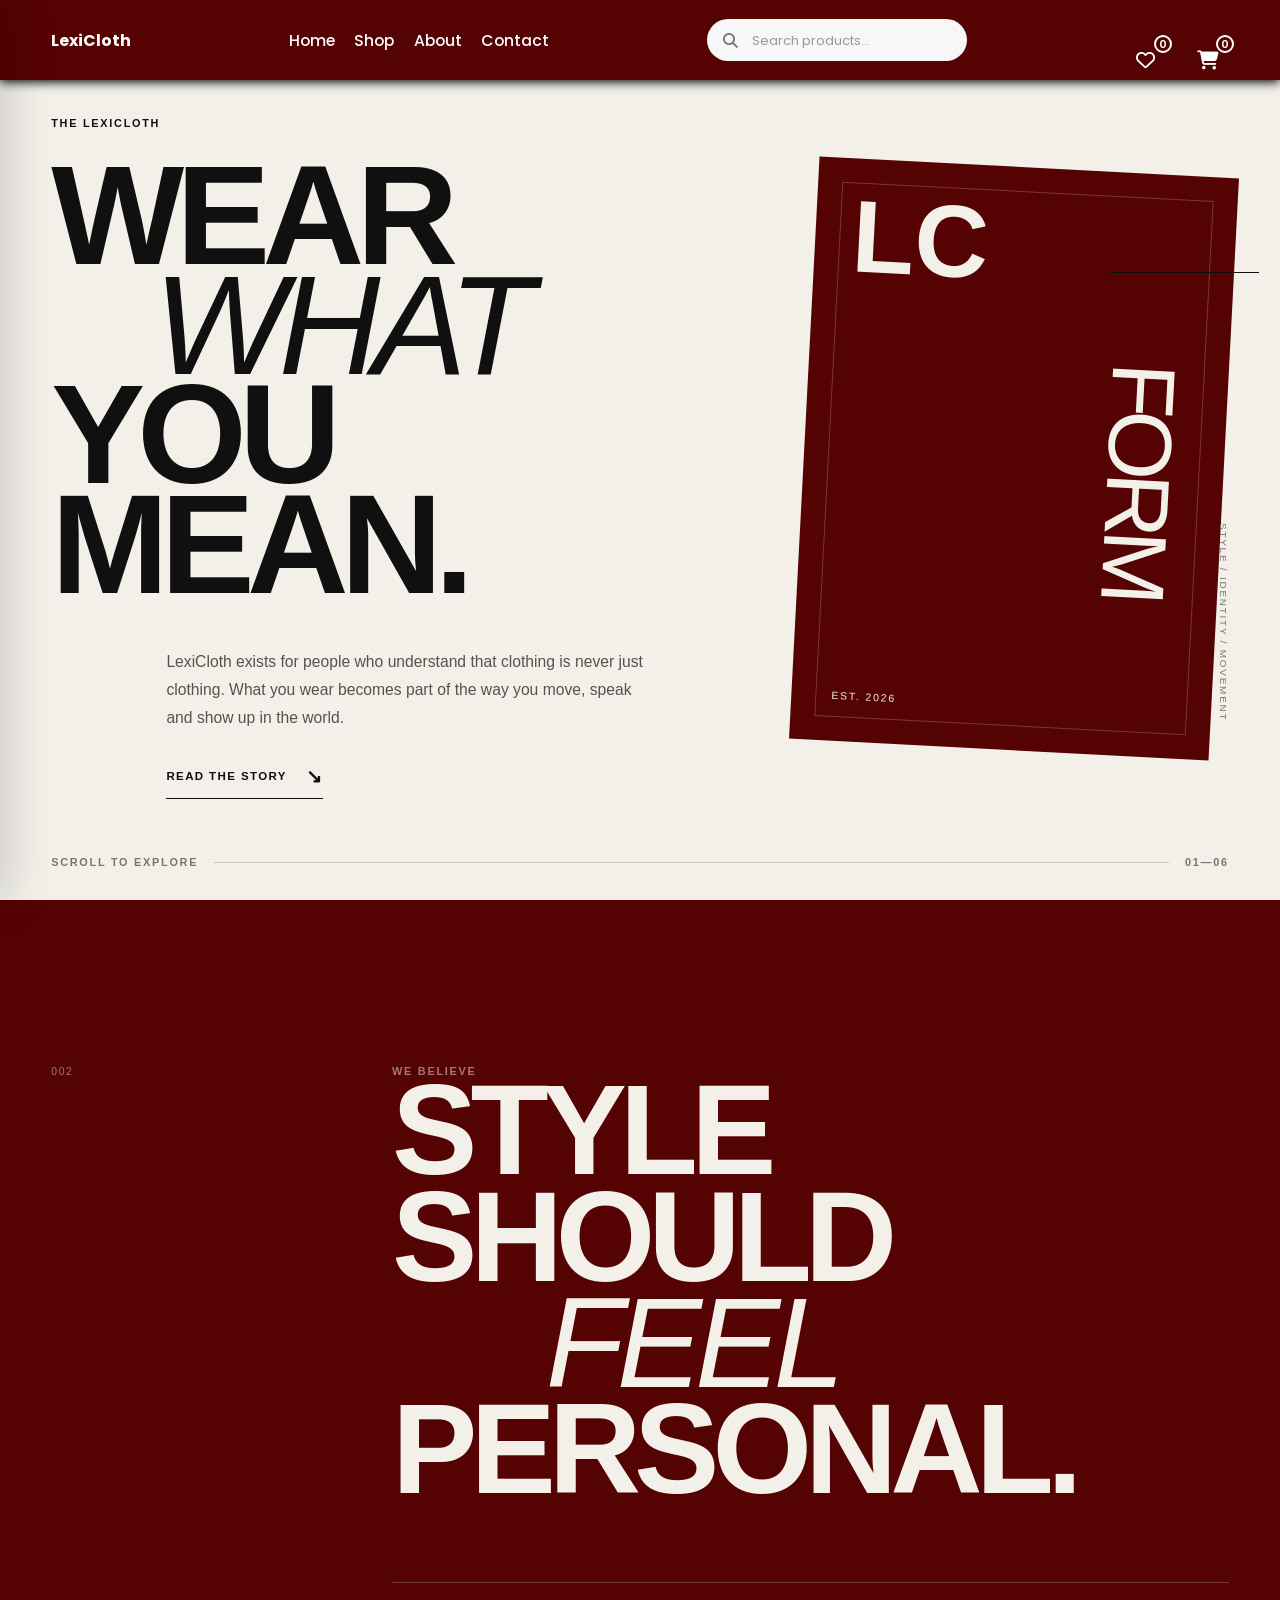
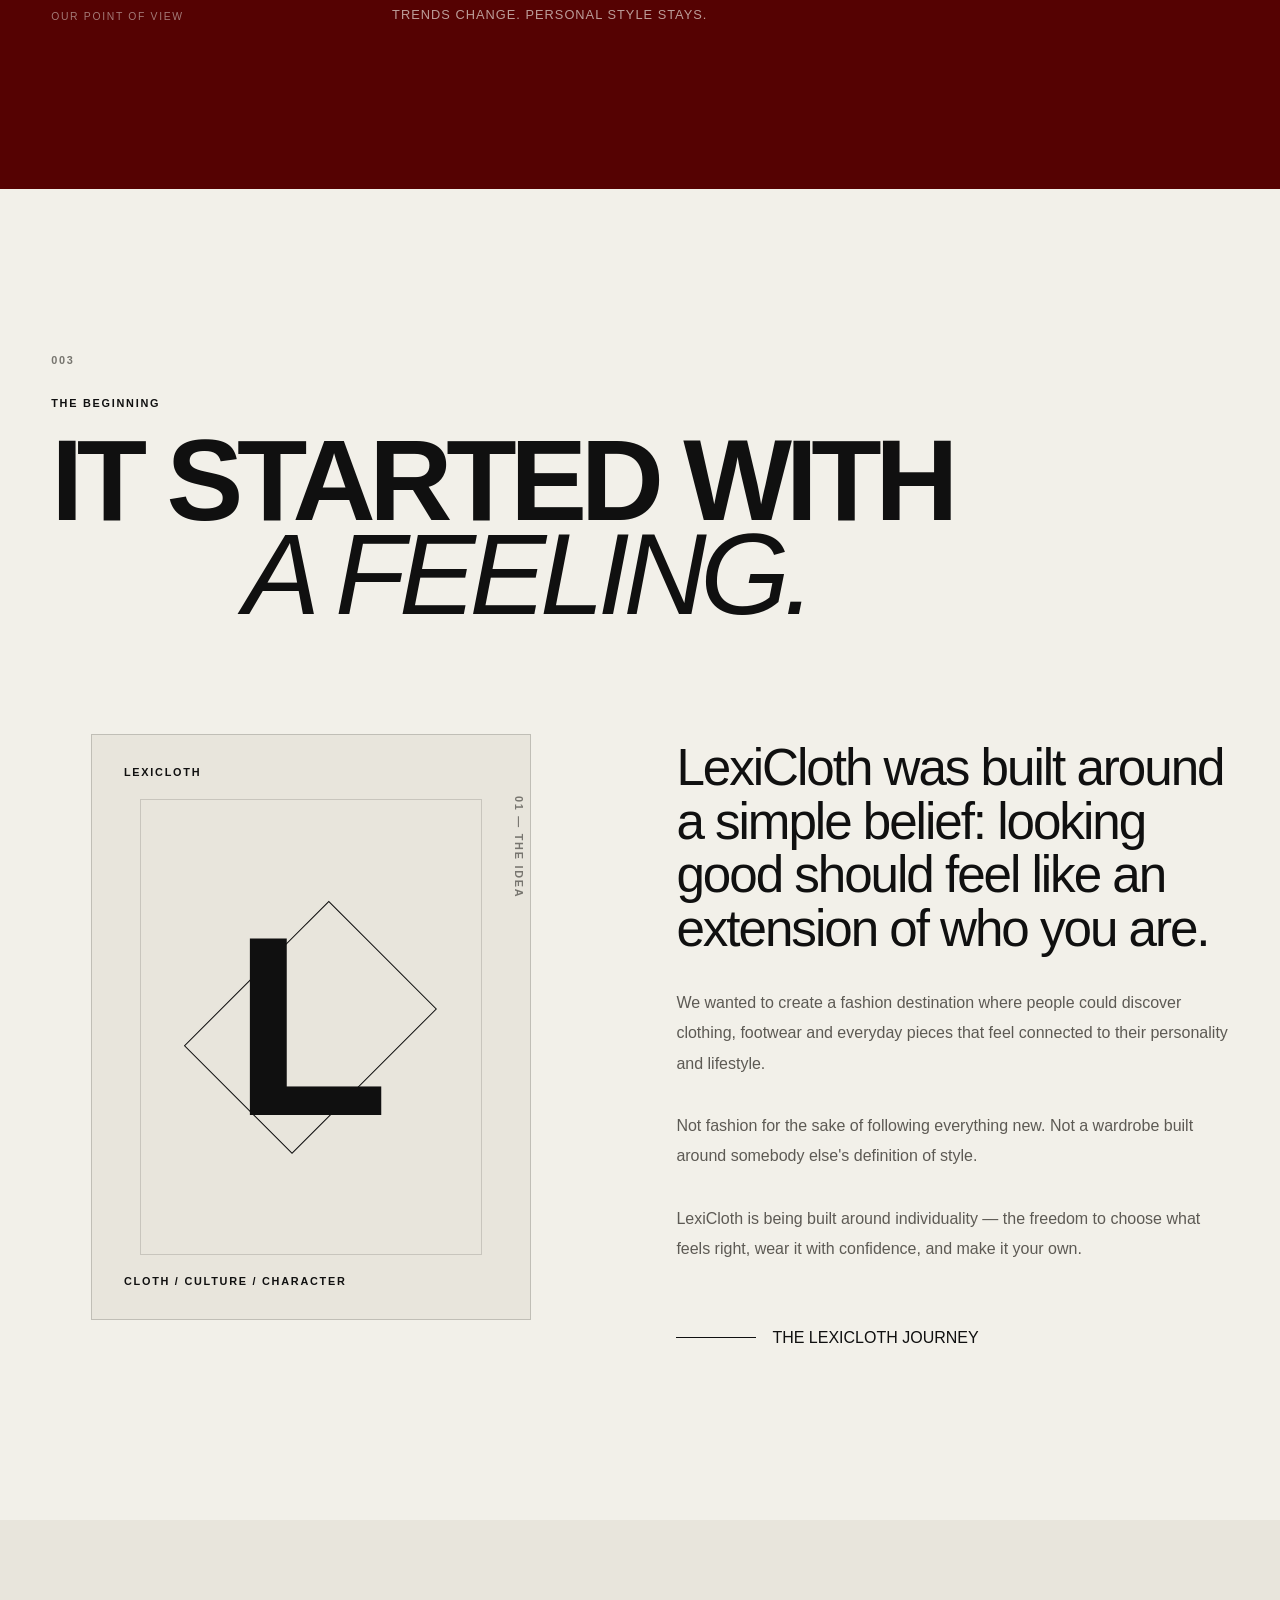
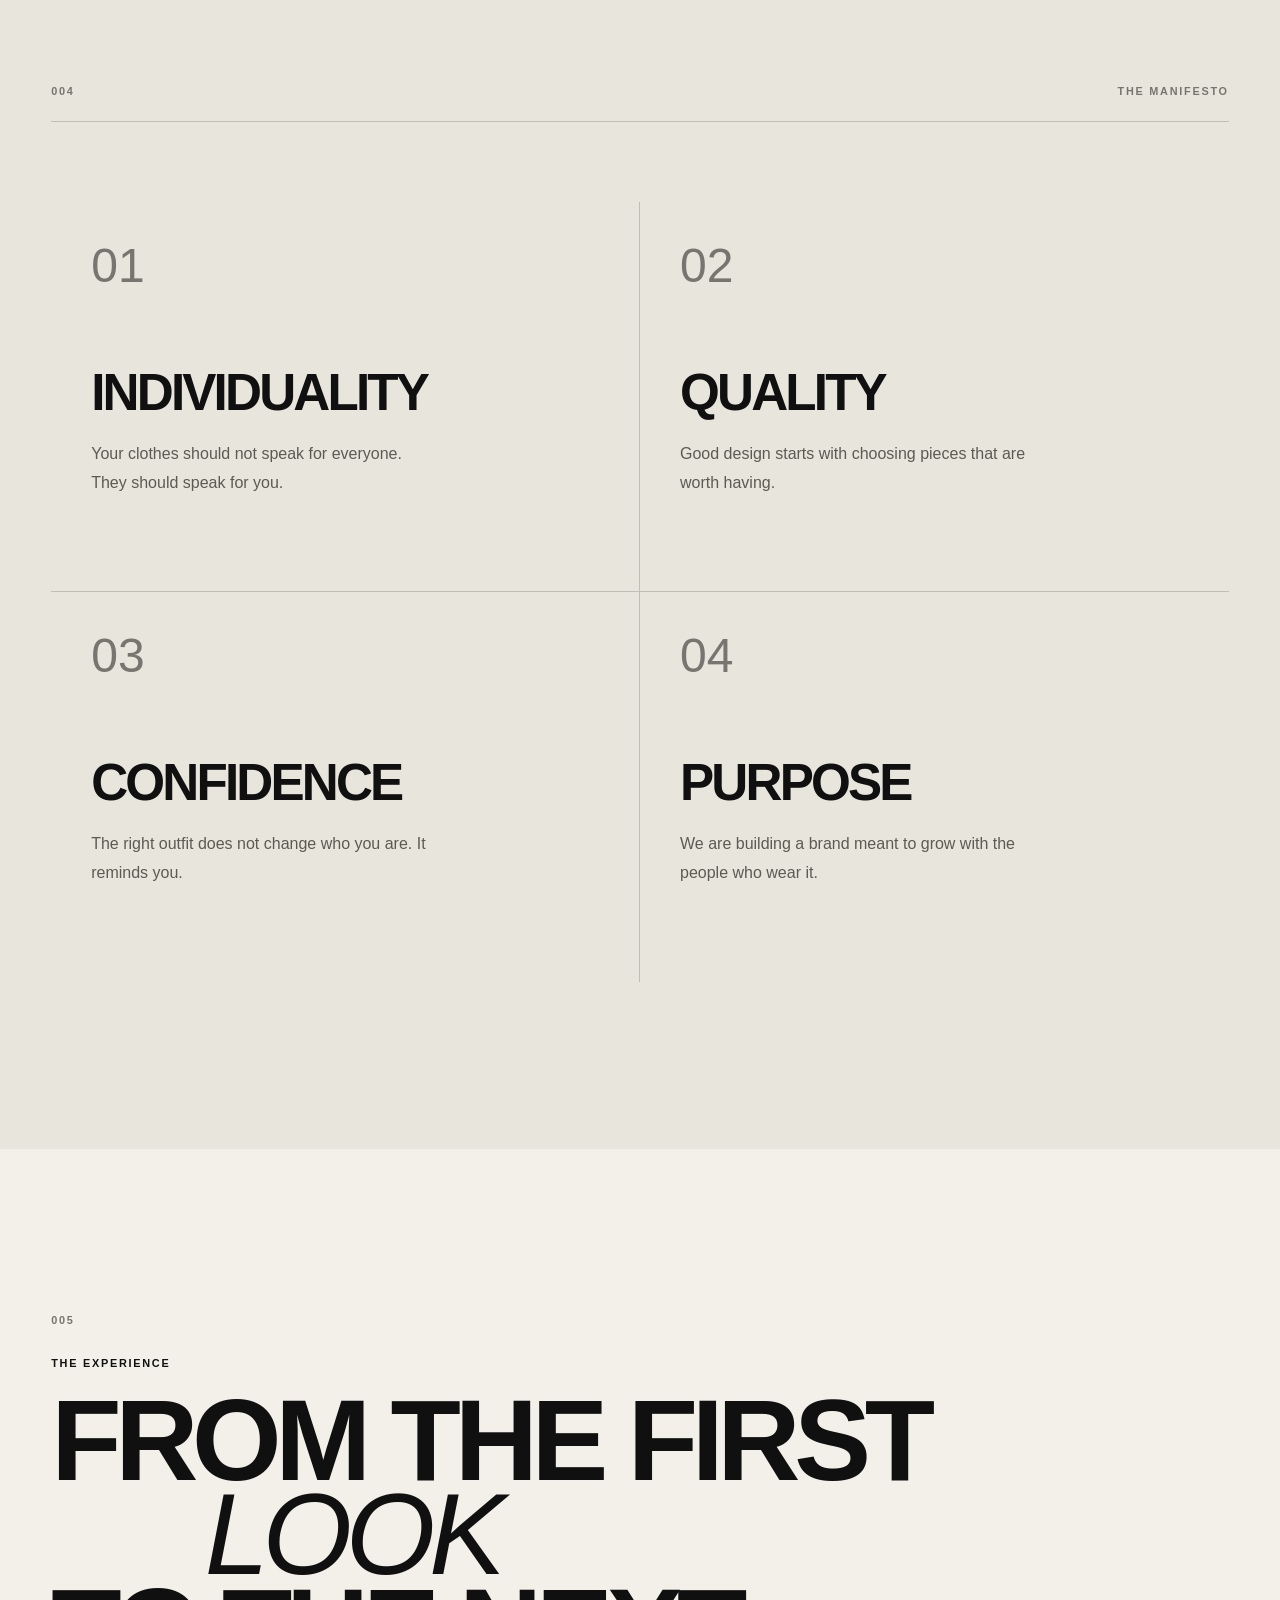
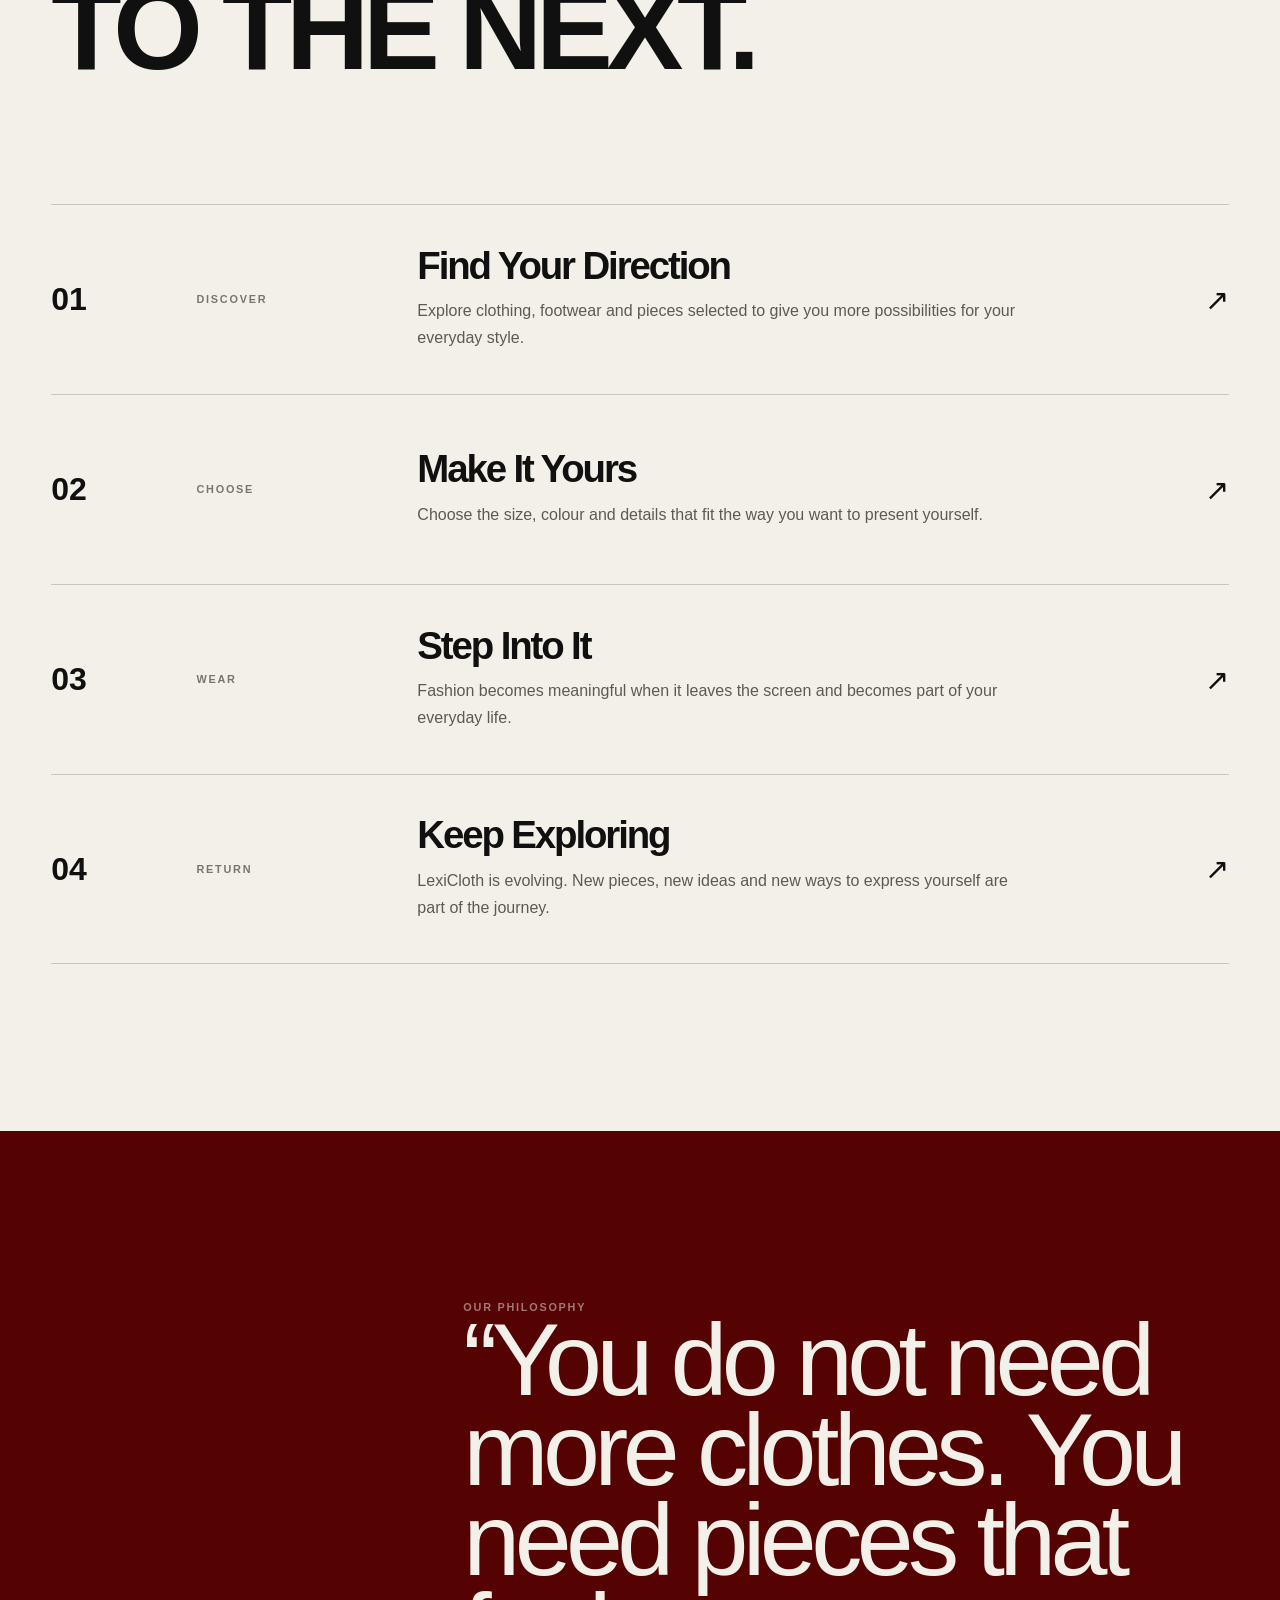
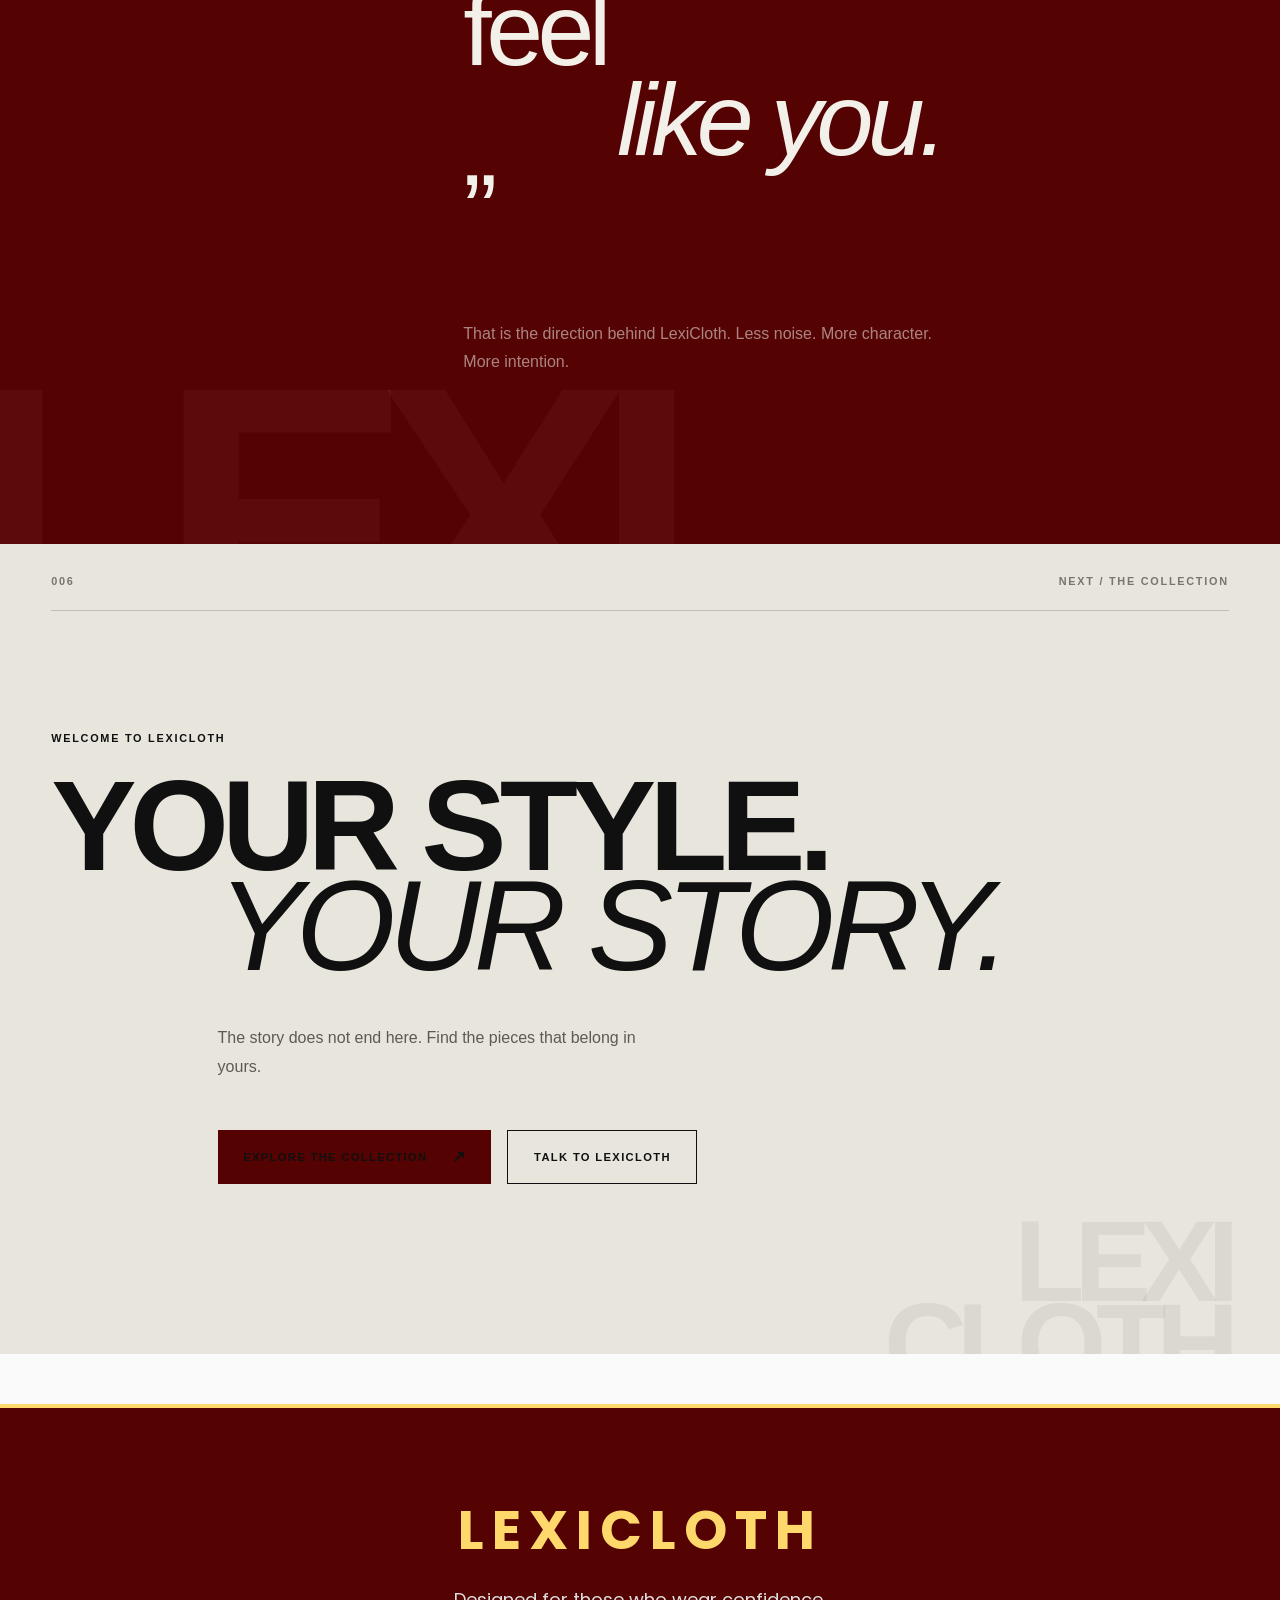
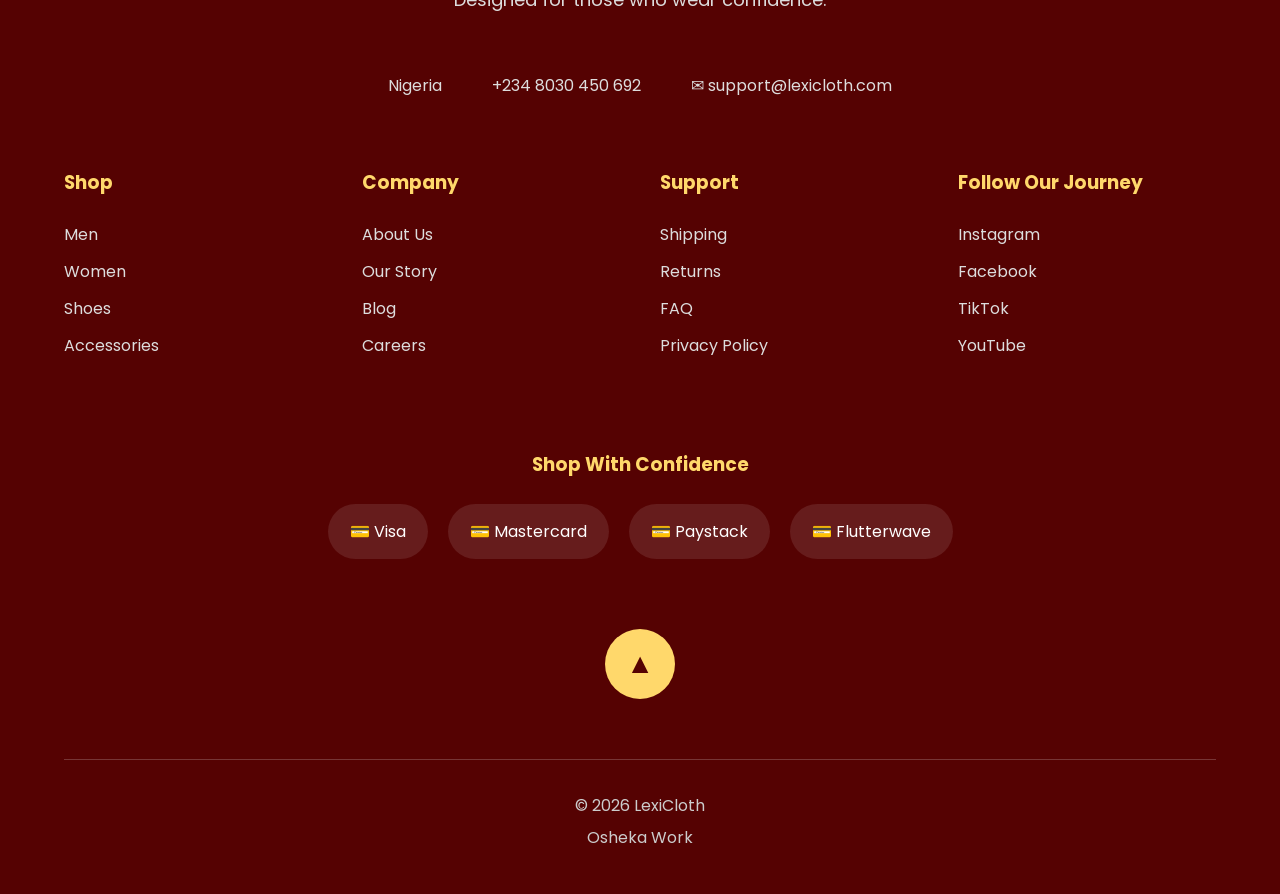
==== commit 23a7e6f2: "some minor changes" ====
--- a/html/about.html
+++ b/html/about.html
@@ -20,9 +20,9 @@
 
 <body>
 
-    <!-- =========================================
+    <!--
          GLOBAL NAVIGATION
-    ========================================== -->
+ -->
 
     <div id="navbar"></div>
 
@@ -30,9 +30,9 @@
     <main class="lexi-about">
 
 
-        <!-- =========================================
+        <!--
              EDITORIAL INTRO
-        ========================================== -->
+     -->
 
         <section class="editorial-hero">
 
@@ -130,9 +130,9 @@
 
 
 
-        <!-- =========================================
+        <!--
              BRAND STATEMENT
-        ========================================== -->
+     -->
 
         <section class="brand-statement">
 
@@ -174,9 +174,9 @@
 
 
 
-        <!-- =========================================
+        <!--
              THE STORY
-        ========================================== -->
+     -->
 
         <section
             class="story-section"
@@ -280,9 +280,9 @@
 
 
 
-        <!-- =========================================
+        <!--
              THE MANIFESTO
-        ========================================== -->
+     -->
 
         <section class="manifesto-section">
 
@@ -378,9 +378,9 @@
 
 
 
-        <!-- =========================================
+        <!--
              THE EXPERIENCE
-        ========================================== -->
+     -->
 
         <section class="experience-section">
 
@@ -542,9 +542,9 @@
 
 
 
-        <!-- =========================================
+        <!--
              BRAND PHILOSOPHY
-        ========================================== -->
+     -->
 
         <section class="philosophy-section">
 
@@ -575,9 +575,9 @@
 
 
 
-        <!-- =========================================
+        <!--
              FINAL CTA
-        ========================================== -->
+     -->
 
         <section class="final-section">
 
@@ -614,7 +614,7 @@
                 <div class="final-actions">
 
                     <a
-                        href="shop.html"
+                        href="./shop.html"
                         class="final-primary"
                     >
                         Explore The Collection
@@ -622,7 +622,7 @@
                     </a>
 
                     <a
-                        href="contact.html"
+                        href="./contact.html"
                         class="final-secondary"
                     >
                         Talk To LexiCloth
@@ -646,17 +646,17 @@
 
 
 
-    <!-- =========================================
+    <!--
          GLOBAL FOOTER
-    ========================================== -->
+ -->
 
     <div id="footer"></div>
 
 
 
-    <!-- =========================================
+    <!--
          COMPONENT SCRIPTS
-    ========================================== -->
+ -->
 
     <script
         type="module"
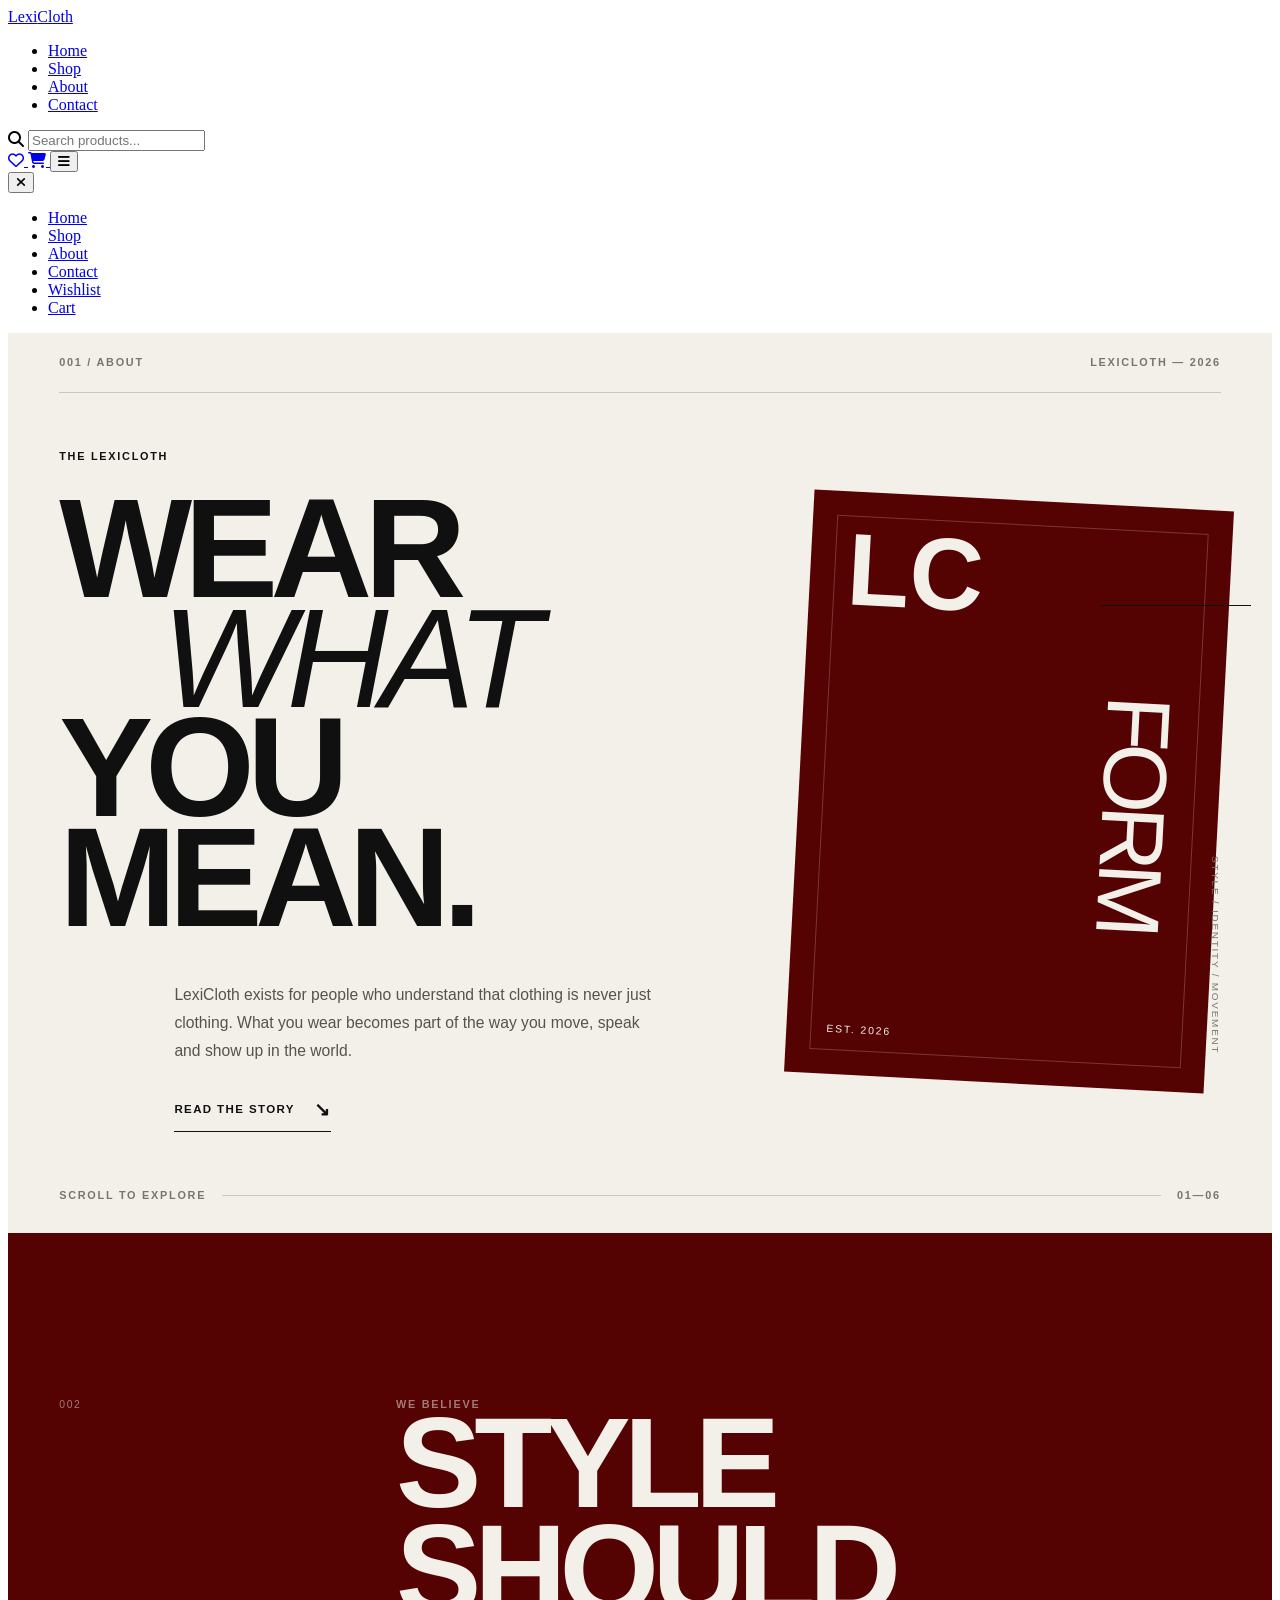
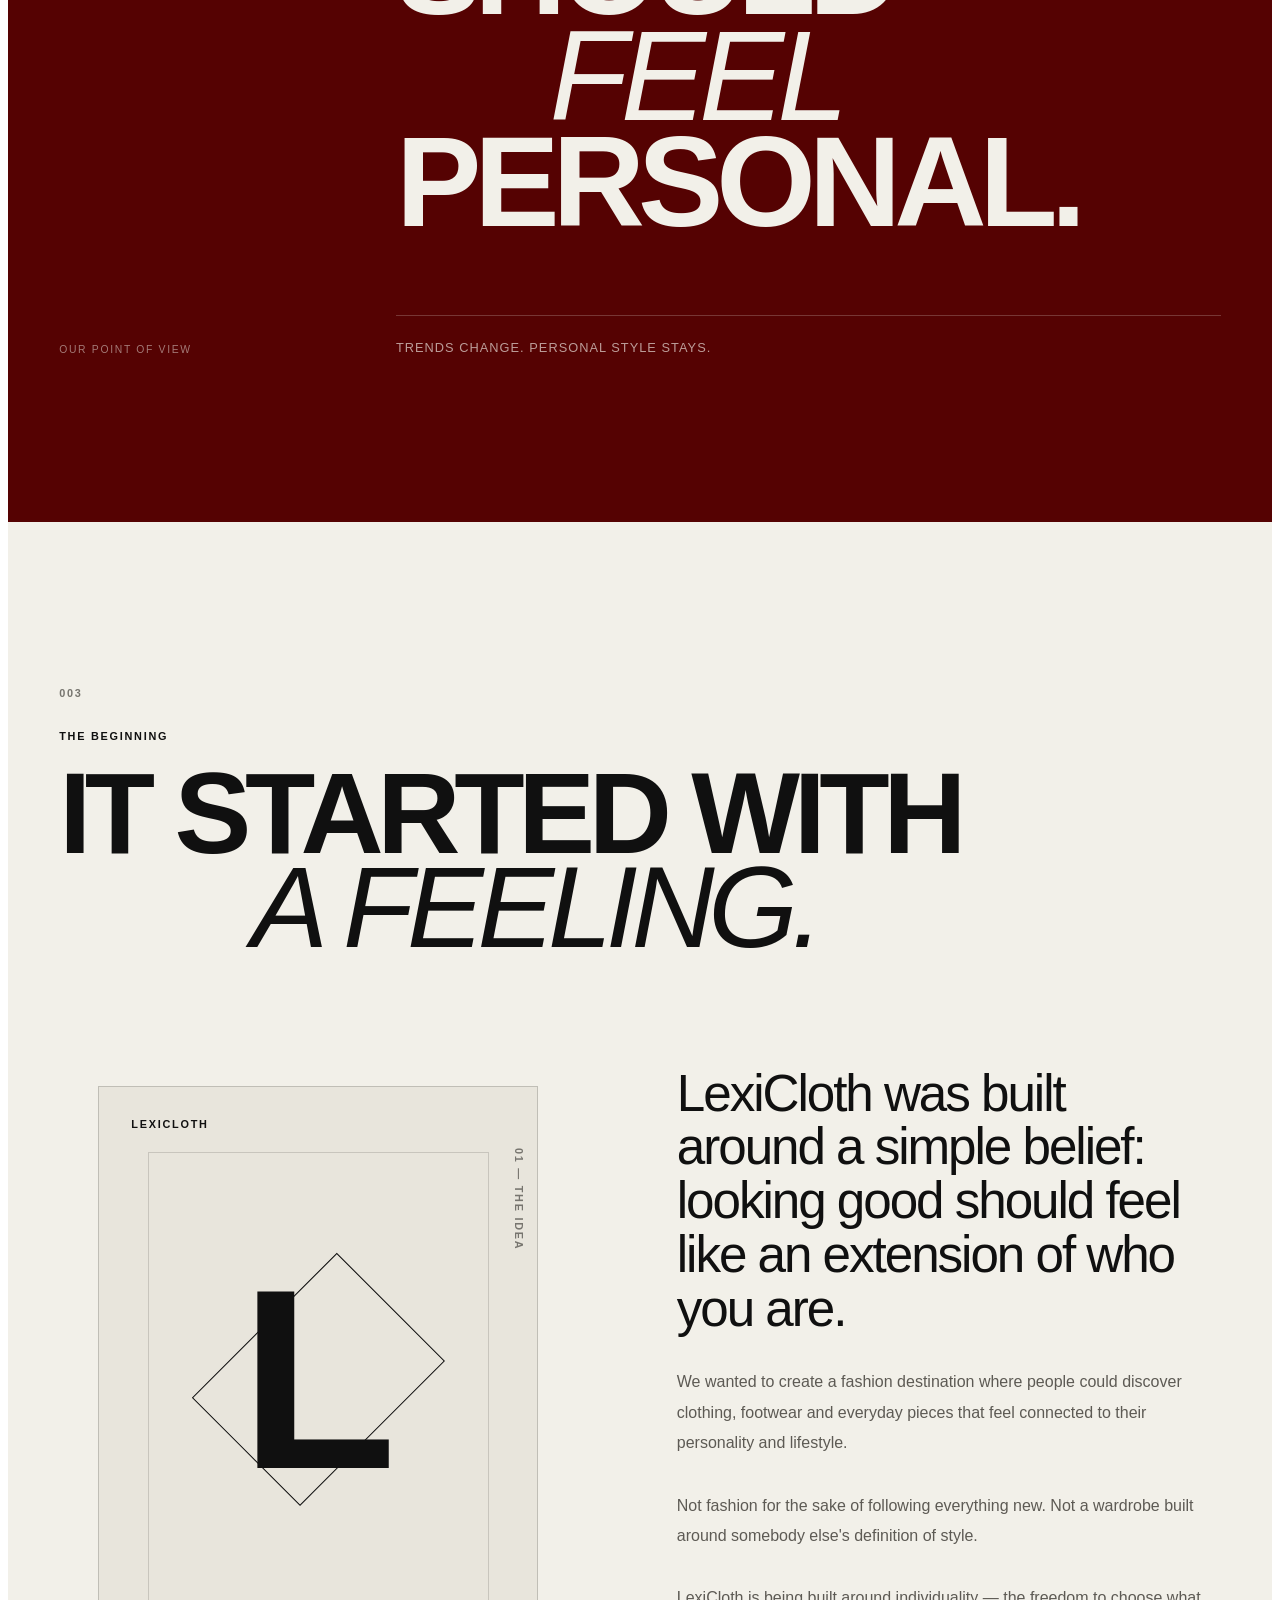
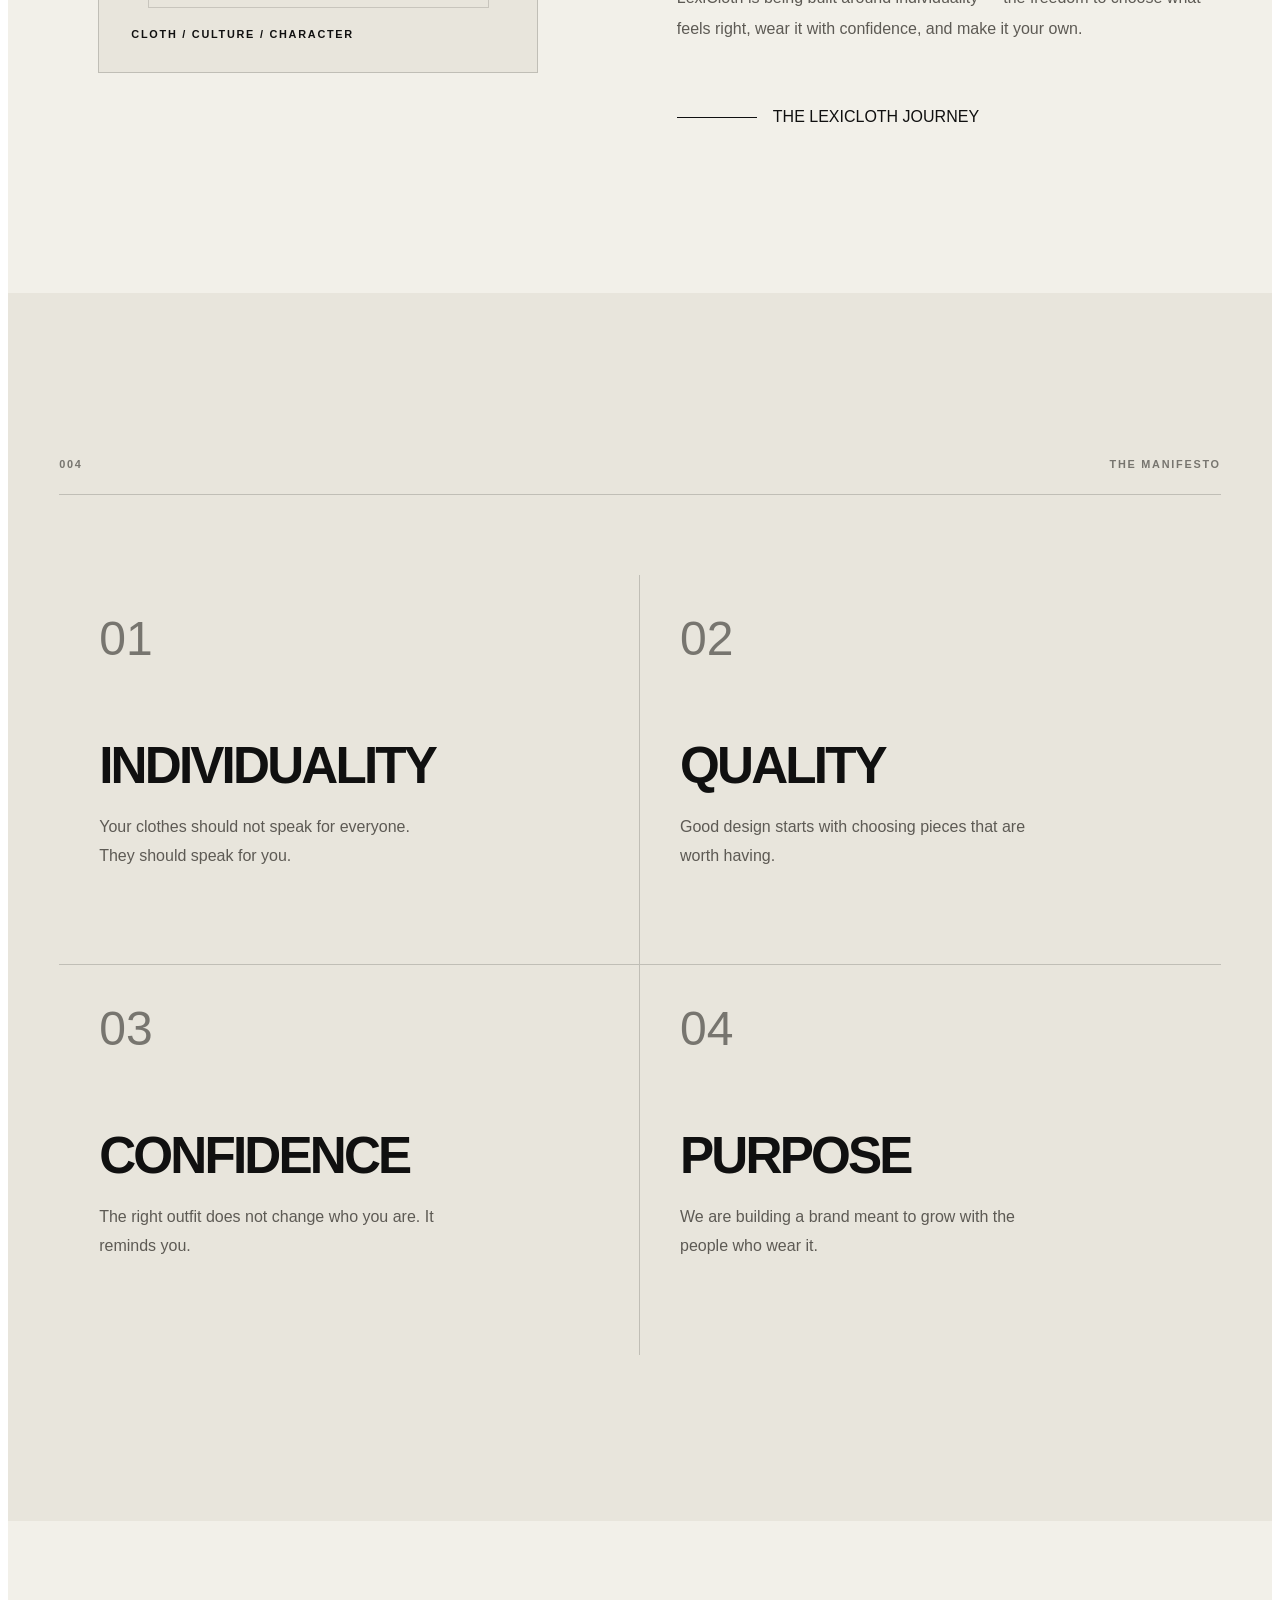
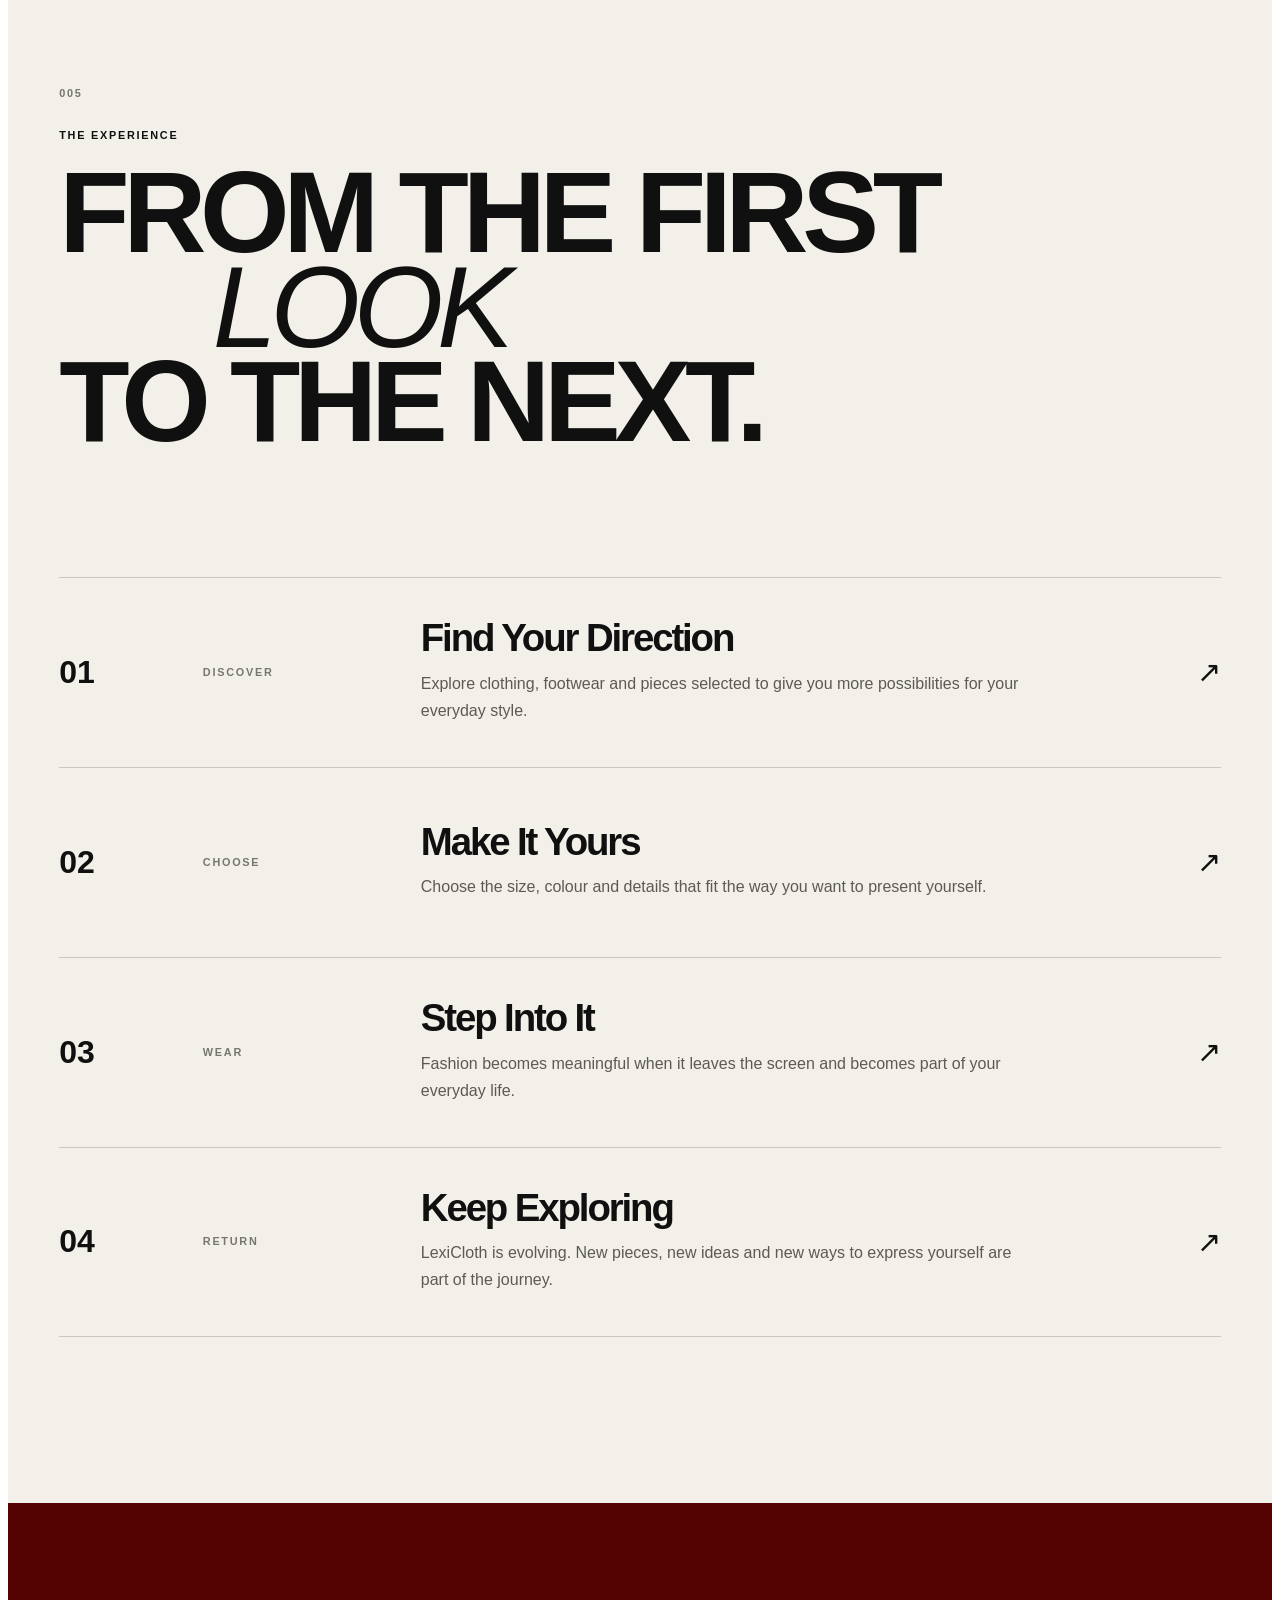
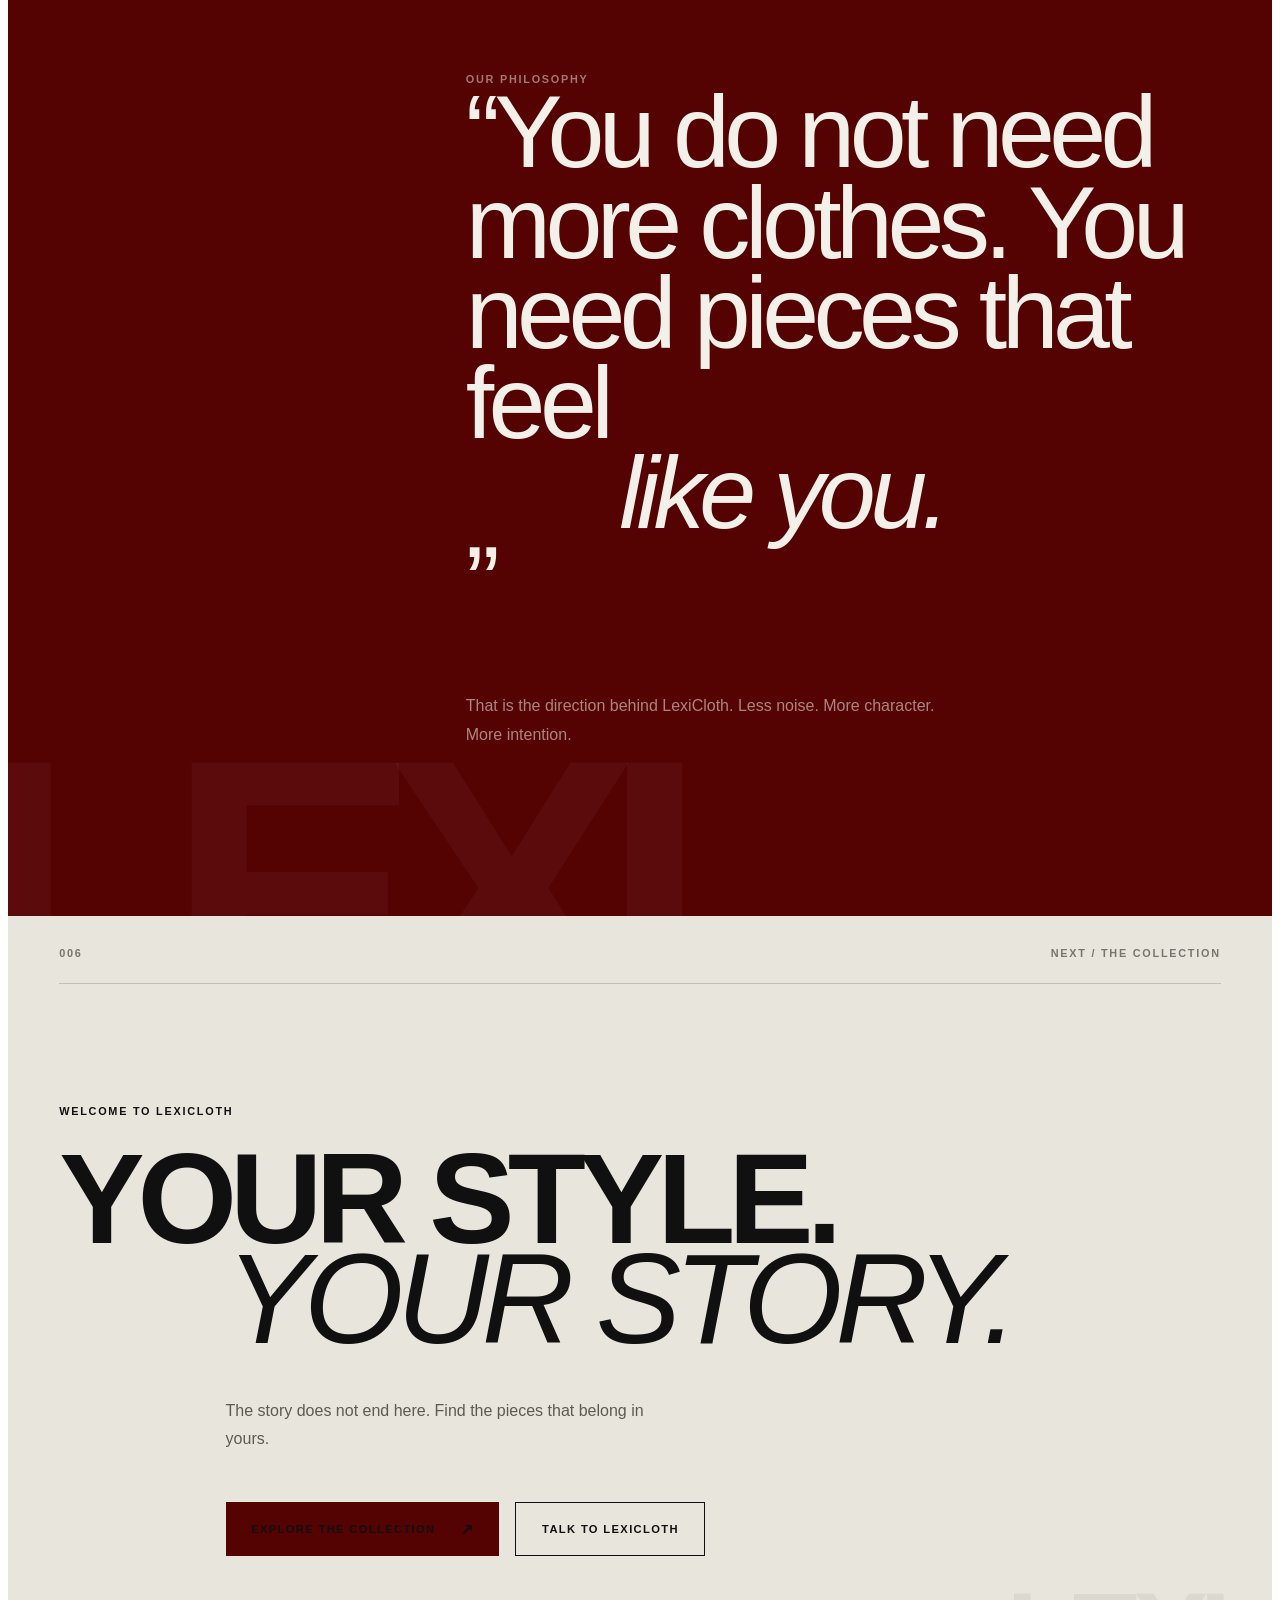
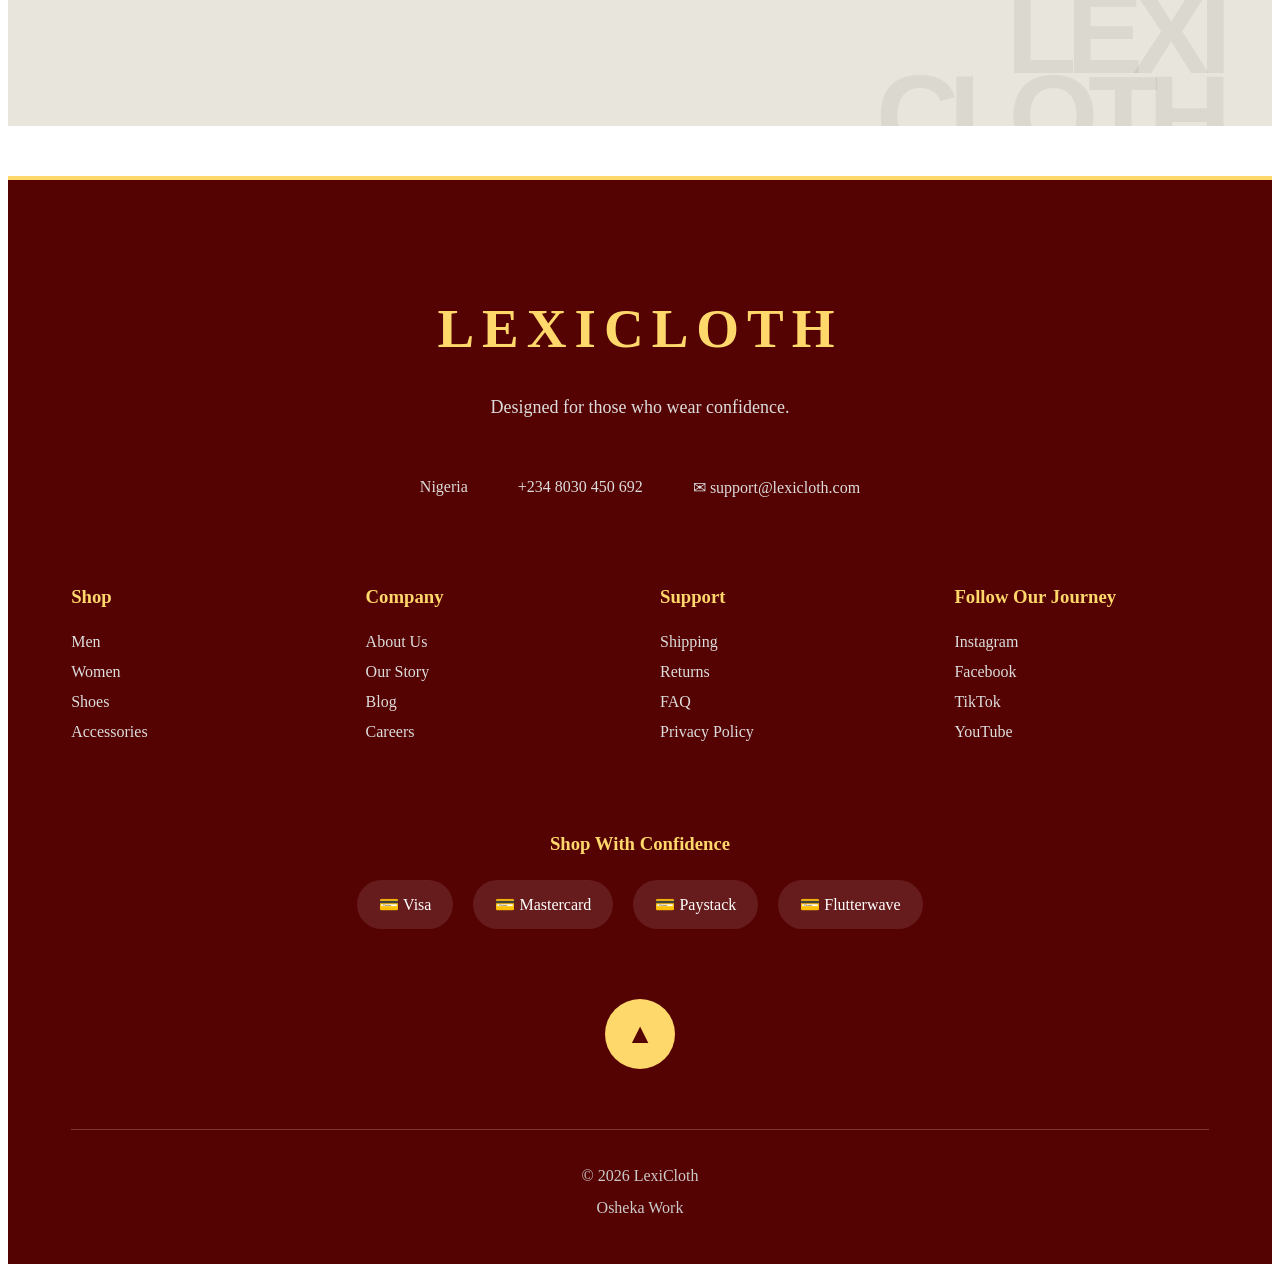
==== commit 2a61a2d4: "add logo to my pages" ====
--- a/html/about.html
+++ b/html/about.html
@@ -15,7 +15,10 @@
     <link rel="stylesheet" href="../css/components/footer.css">
     <link rel="stylesheet" href="../css/pages/about.css">
 
-    <title>About — LexiCloth</title>
+     <title>About - LeciCloth</title>
+
+
+    <link rel="icon" type="image/png" href="../images/lexilogo.png">
 </head>
 
 <body>
